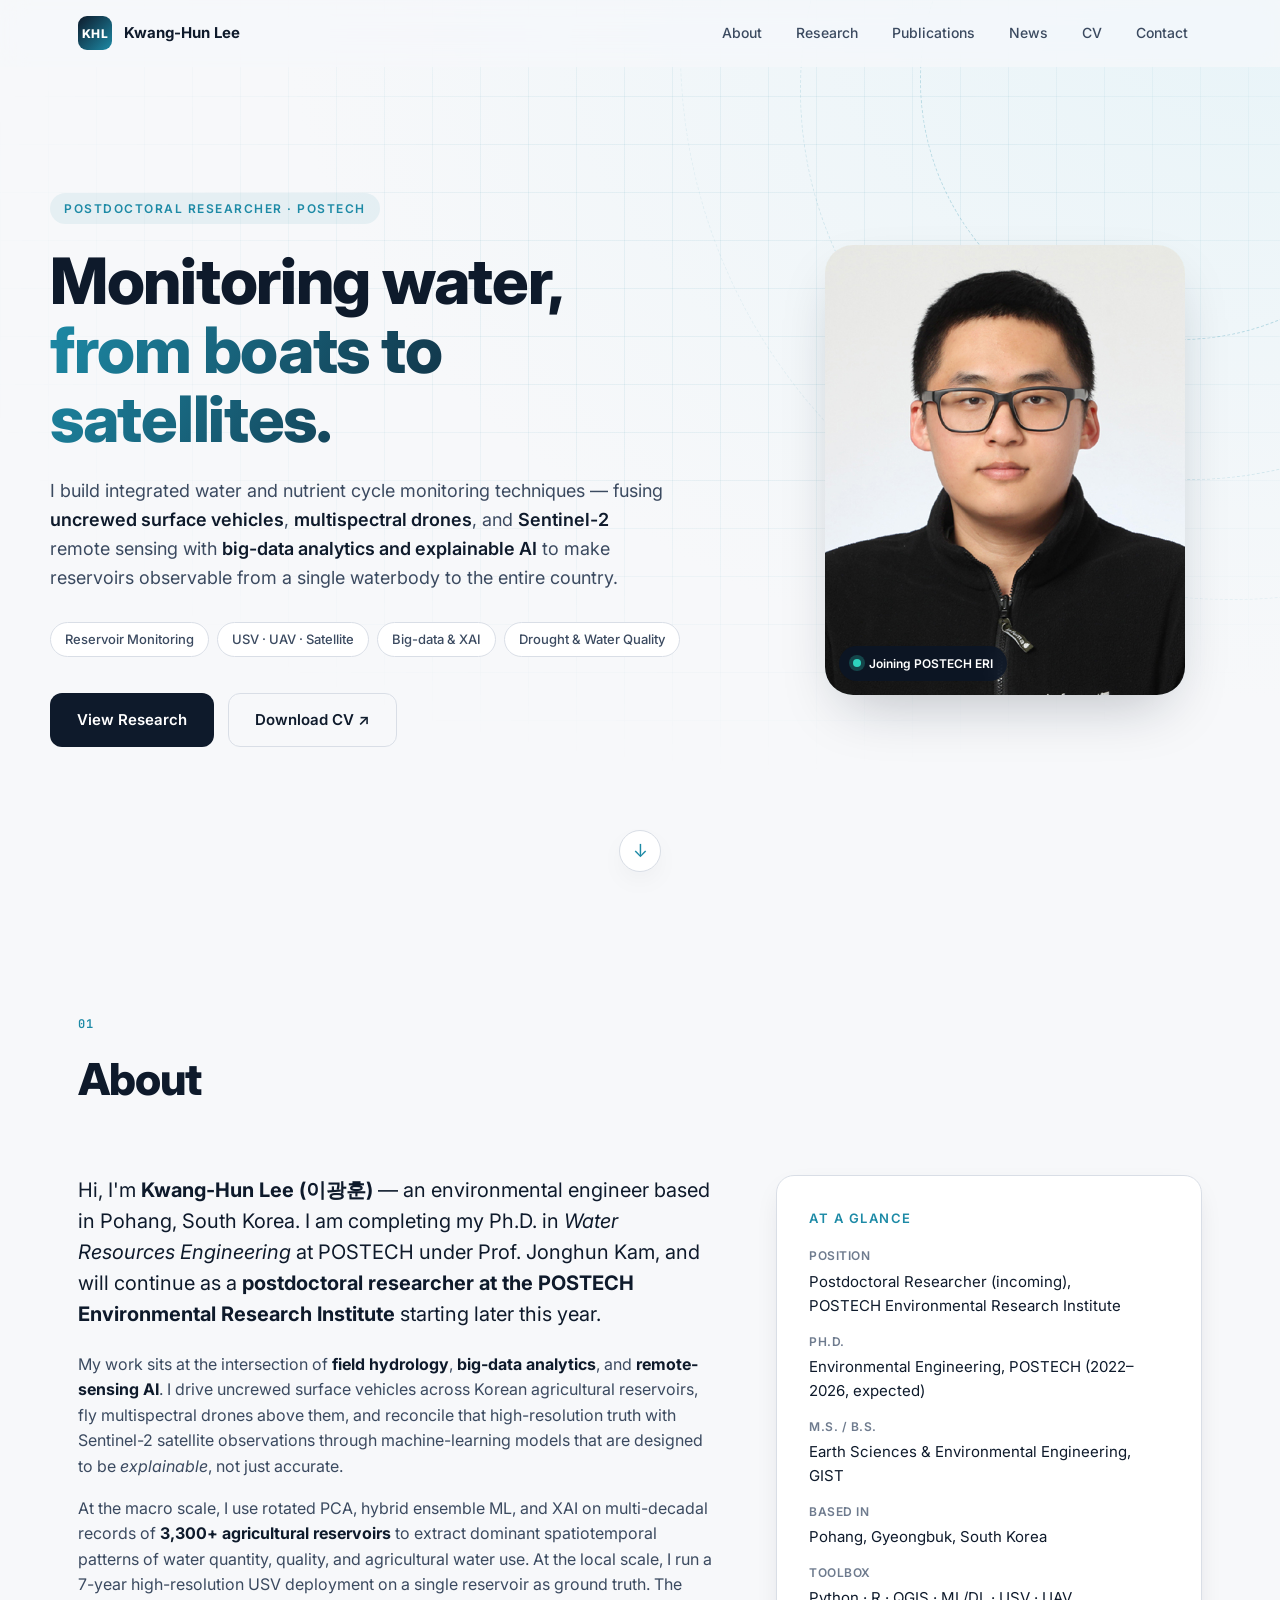
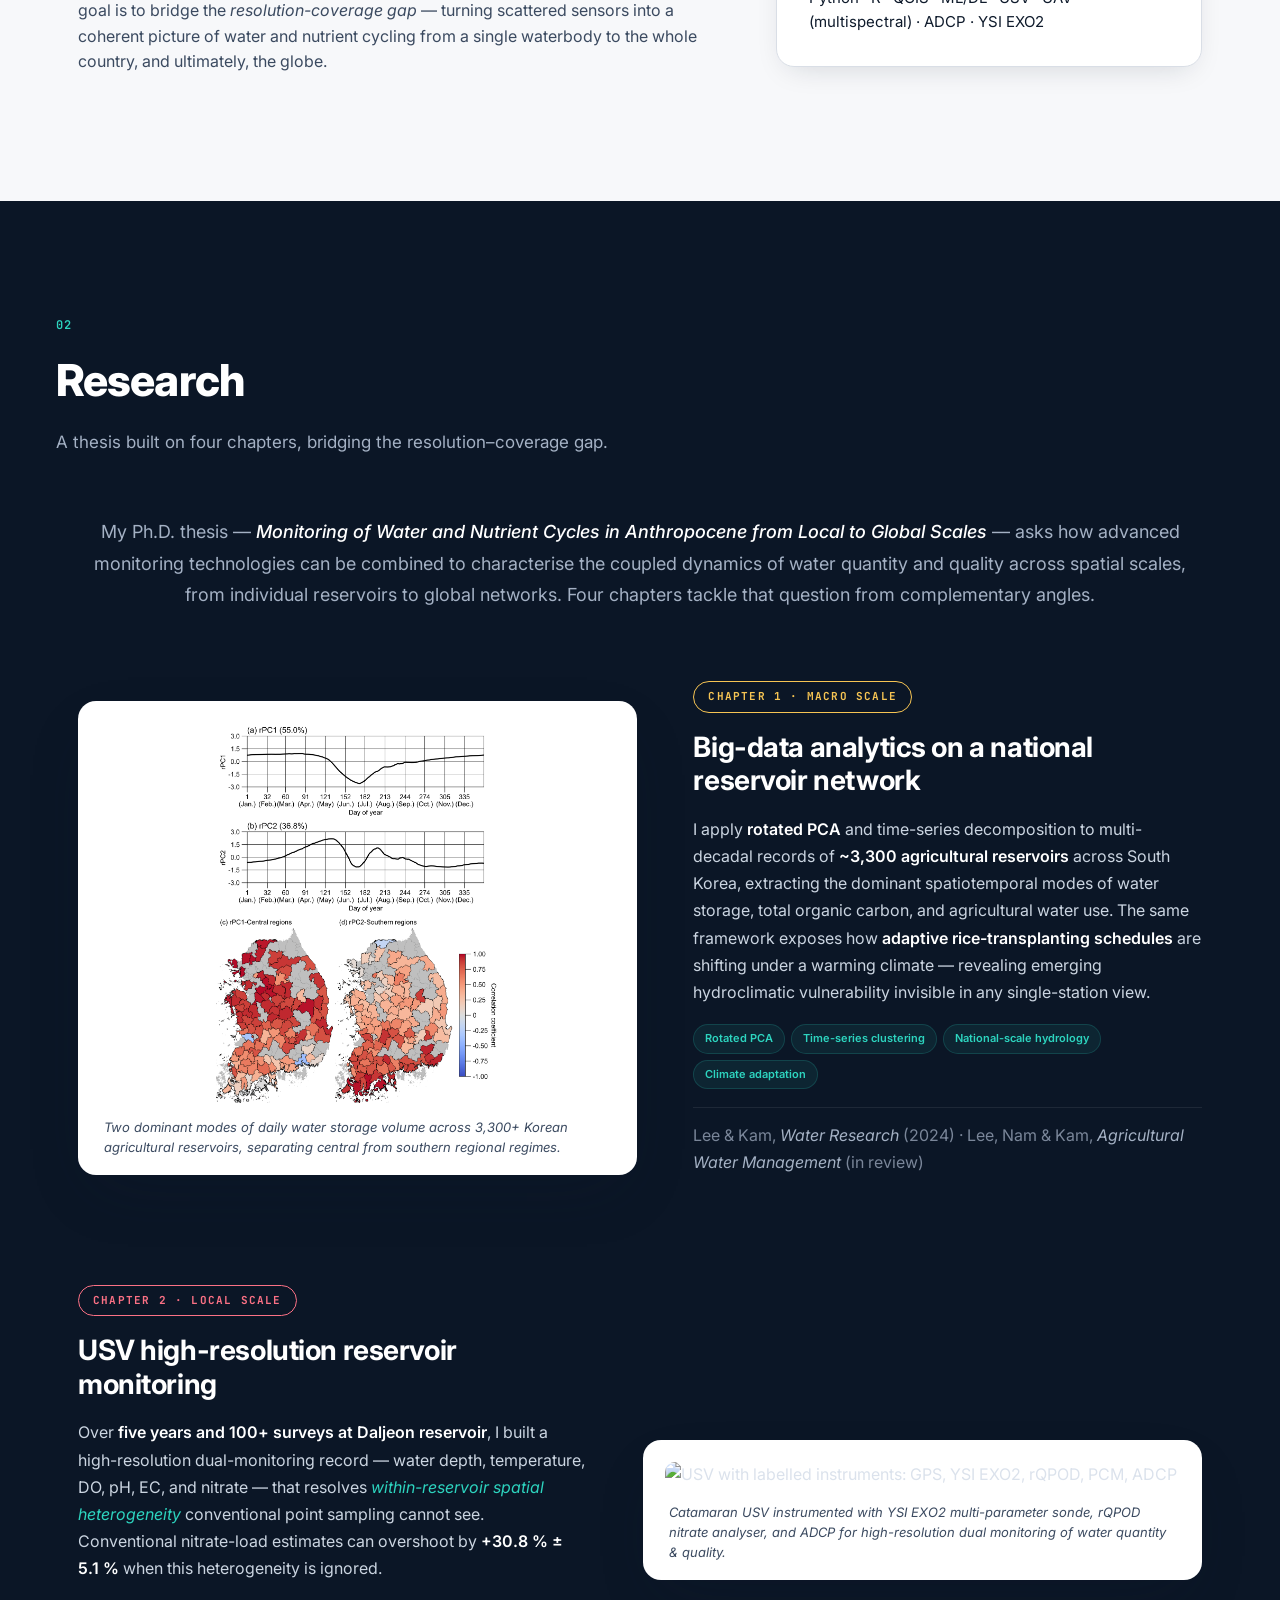
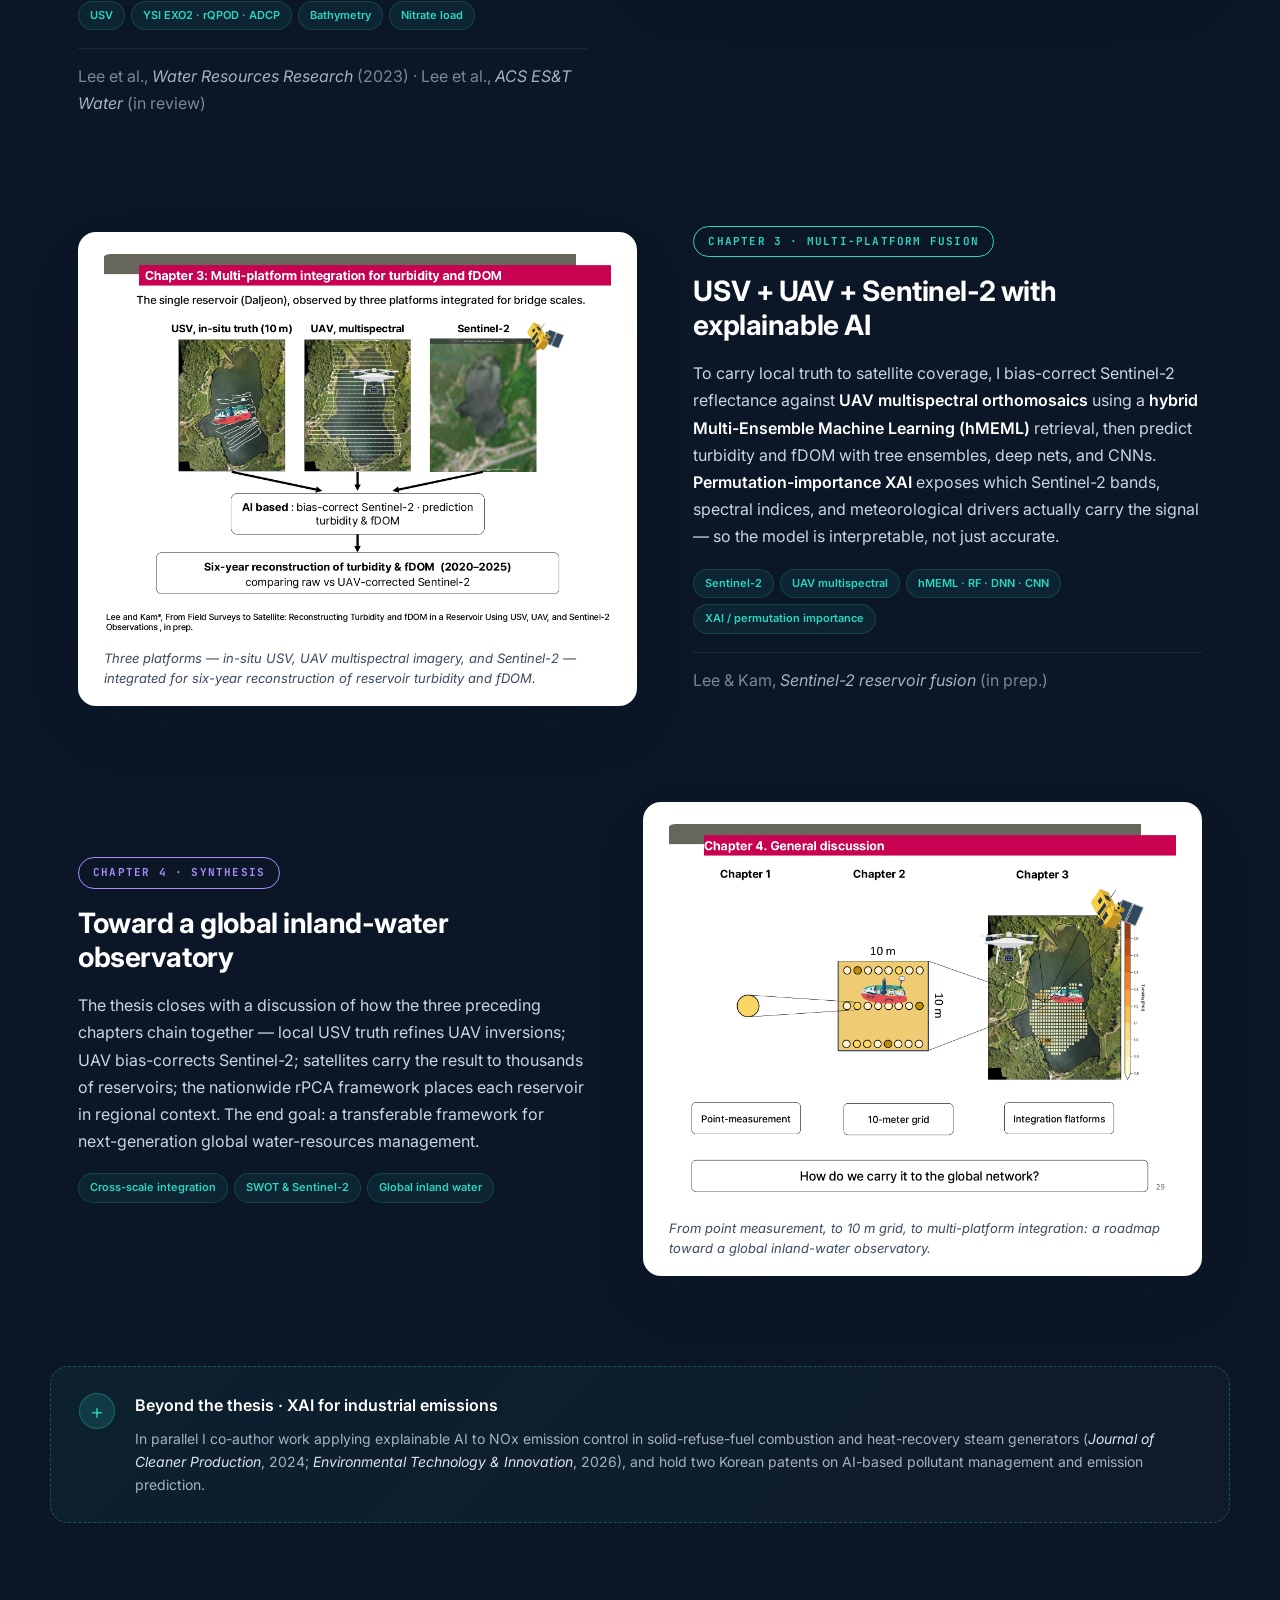
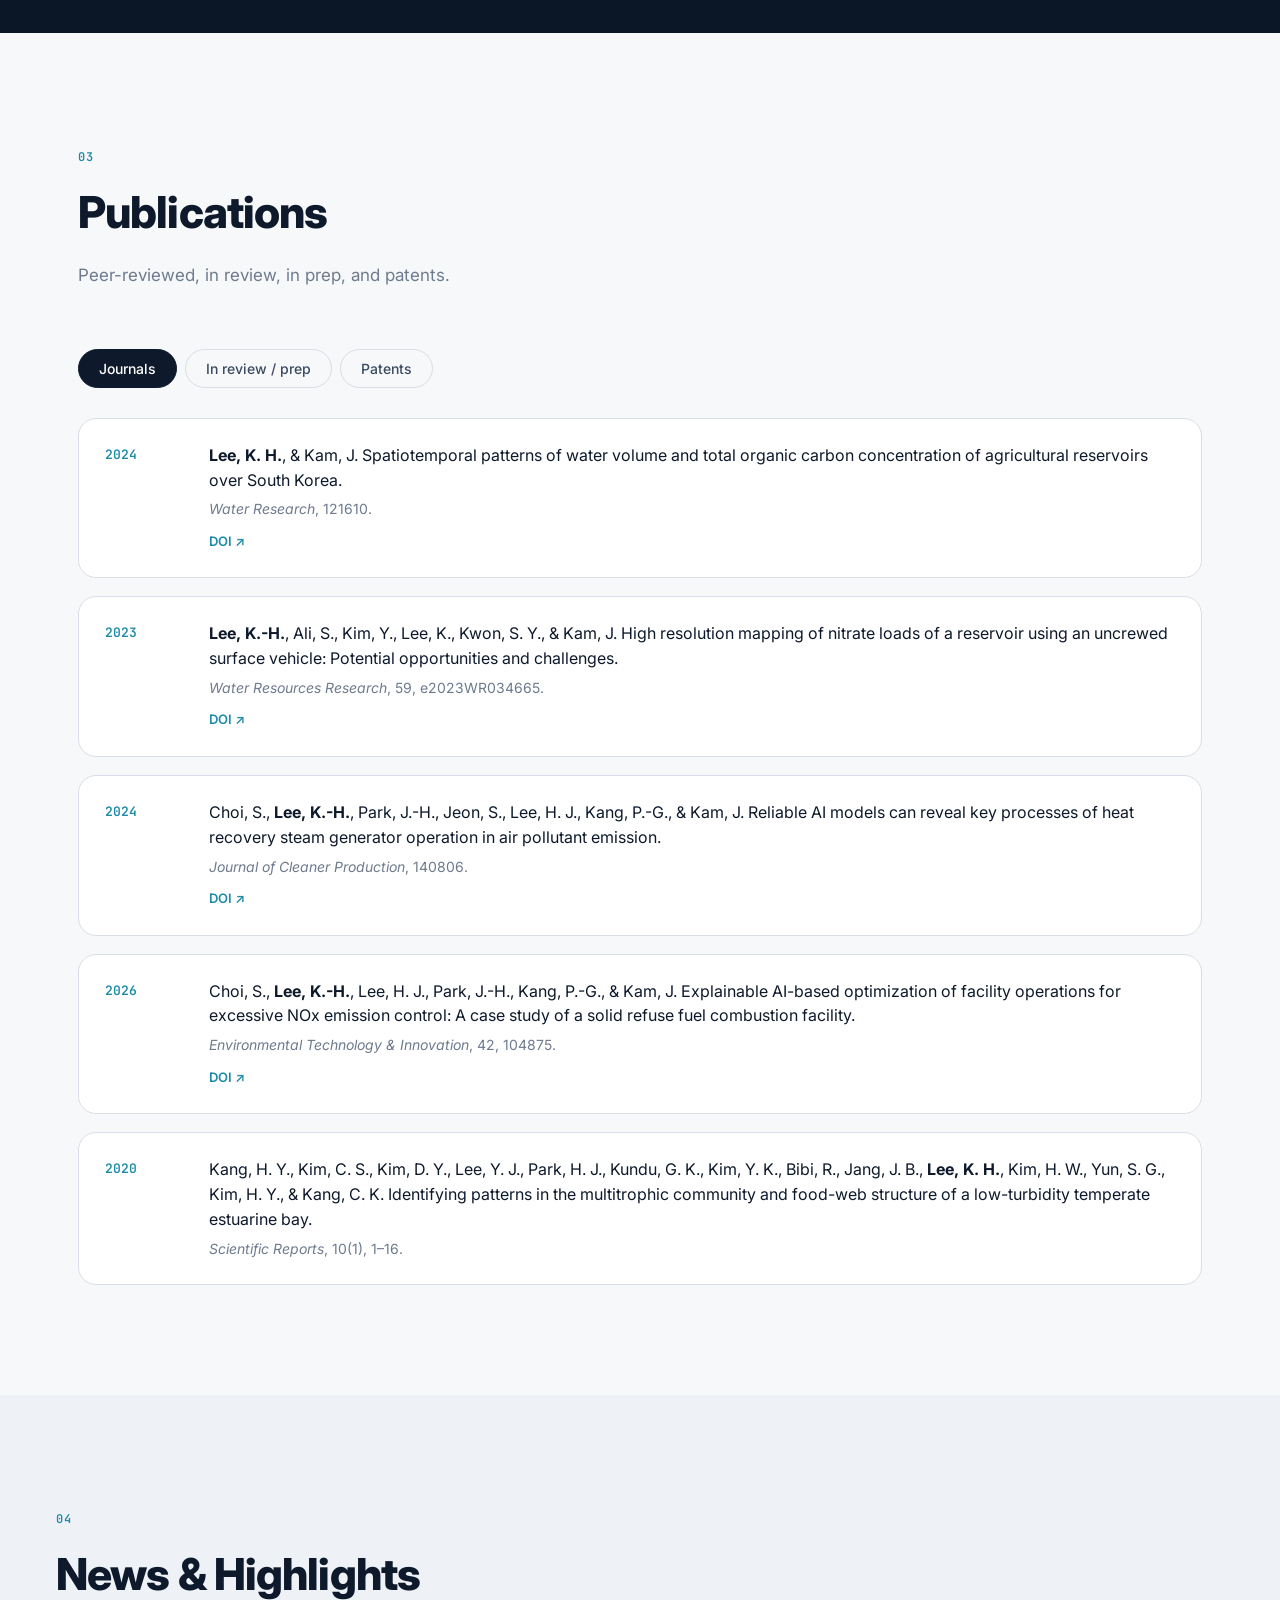
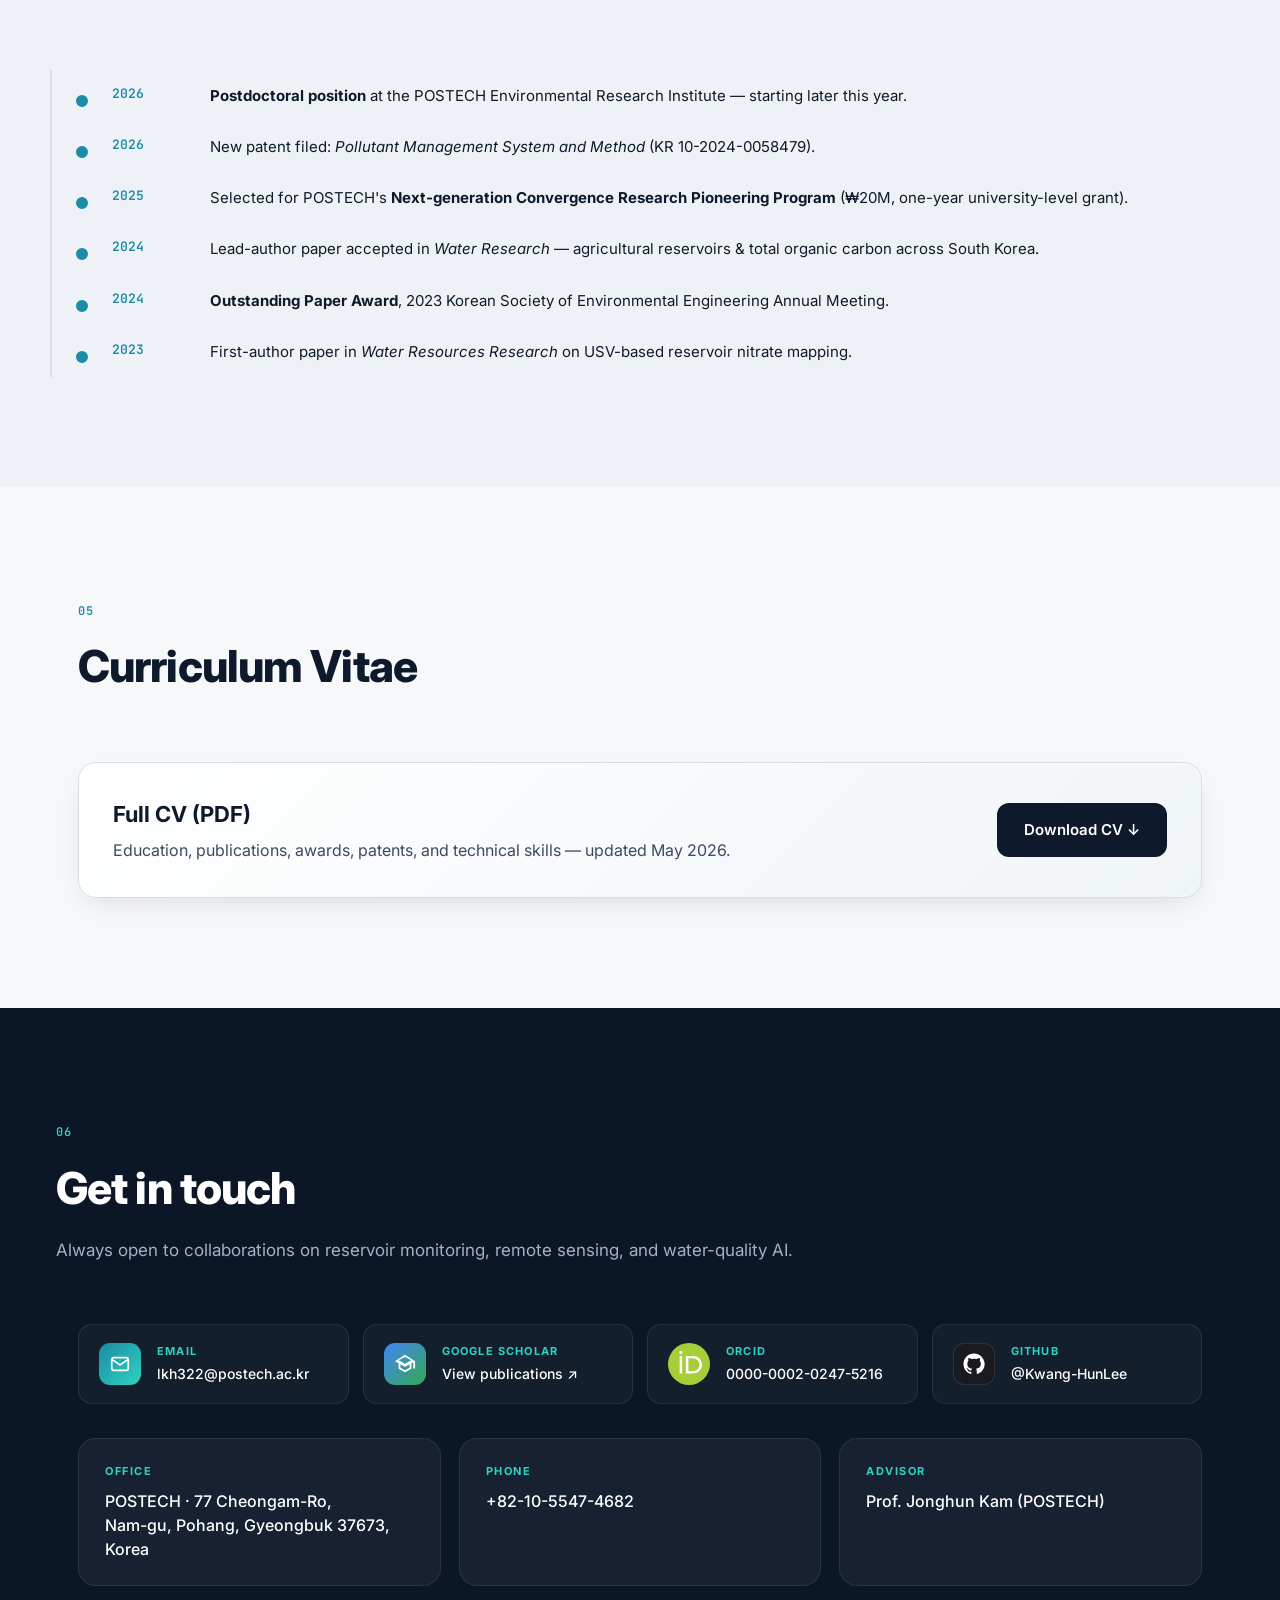
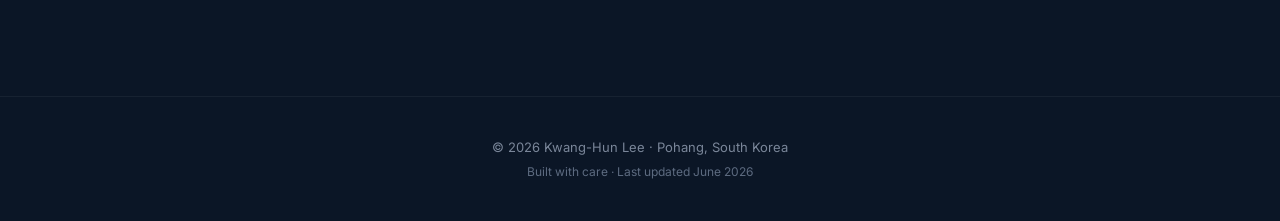
==== index.html @ bbd8541e "Add Google Scholar, ORCID, and GitHub profile links Restructured contact section with prominent prof" ====
<!DOCTYPE html>
<html lang="en">
<head>
<meta charset="UTF-8" />
<meta name="viewport" content="width=device-width, initial-scale=1.0" />
<title>Kwang-Hun Lee · Water Resources Engineer</title>
<meta name="description" content="Kwang-Hun Lee — Postdoctoral researcher at POSTECH Environmental Engineering. Reservoir monitoring, USV/UAV/Sentinel-2 remote sensing, and explainable AI for water resources." />
<link rel="preconnect" href="https://fonts.googleapis.com" />
<link rel="preconnect" href="https://fonts.gstatic.com" crossorigin />
<link href="https://fonts.googleapis.com/css2?family=Inter:wght@300;400;500;600;700;800&family=JetBrains+Mono:wght@400;600&display=swap" rel="stylesheet" />
<link rel="stylesheet" href="style.css" />
</head>
<body>

<header class="nav" id="nav">
  <div class="nav-inner">
    <a href="#top" class="brand">
      <span class="brand-mark">KHL</span>
      <span class="brand-name">Kwang-Hun Lee</span>
    </a>
    <nav class="nav-links">
      <a href="#about">About</a>
      <a href="#research">Research</a>
      <a href="#publications">Publications</a>
      <a href="#news">News</a>
      <a href="#cv">CV</a>
      <a href="#contact">Contact</a>
    </nav>
    <button class="nav-toggle" aria-label="Open menu" id="navToggle">
      <span></span><span></span><span></span>
    </button>
  </div>
</header>

<!-- ============== HERO ============== -->
<section class="hero" id="top">
  <div class="hero-bg">
    <div class="grid-overlay"></div>
    <div class="orbit orbit-1"></div>
    <div class="orbit orbit-2"></div>
    <div class="orbit orbit-3"></div>
  </div>
  <div class="hero-inner">
    <div class="hero-text">
      <p class="eyebrow">Postdoctoral Researcher · POSTECH</p>
      <h1 class="hero-title">
        <span>Monitoring water,</span>
        <span class="accent">from boats to satellites.</span>
      </h1>
      <p class="hero-sub">
        I build integrated water and nutrient cycle monitoring techniques —
        fusing <strong>uncrewed surface vehicles</strong>,
        <strong>multispectral drones</strong>, and <strong>Sentinel-2</strong> remote sensing
        with <strong>big-data analytics and explainable AI</strong> to make reservoirs
        observable from a single waterbody to the entire country.
      </p>
      <div class="hero-tags">
        <span>Reservoir Monitoring</span>
        <span>USV · UAV · Satellite</span>
        <span>Big-data &amp; XAI</span>
        <span>Drought &amp; Water Quality</span>
      </div>
      <div class="hero-cta">
        <a href="#research" class="btn btn-primary">View Research</a>
        <a href="files/CV_Kwang-Hun_Lee.pdf" target="_blank" class="btn btn-ghost">Download CV ↗</a>
      </div>
    </div>
    <div class="hero-portrait">
      <div class="portrait-frame">
        <img src="images/portrait.jpg" alt="Kwang-Hun Lee" />
        <div class="portrait-badge">
          <span class="dot"></span>
          <span>Joining POSTECH ERI</span>
        </div>
      </div>
    </div>
  </div>
  <a class="hero-scroll" href="#about" aria-label="Scroll down">↓</a>
</section>

<!-- ============== ABOUT ============== -->
<section class="section" id="about">
  <div class="section-head">
    <span class="section-num">01</span>
    <h2>About</h2>
  </div>
  <div class="about-grid">
    <div class="about-text">
      <p class="lead">
        Hi, I'm <strong>Kwang-Hun Lee (이광훈)</strong> — an environmental engineer
        based in Pohang, South Korea. I am completing my Ph.D. in
        <em>Water Resources Engineering</em> at POSTECH under
        Prof. Jonghun Kam, and will continue as a <strong>postdoctoral researcher
        at the POSTECH Environmental Research Institute</strong> starting later this year.
      </p>
      <p>
        My work sits at the intersection of <strong>field hydrology</strong>,
        <strong>big-data analytics</strong>, and <strong>remote-sensing AI</strong>.
        I drive uncrewed surface vehicles across Korean agricultural reservoirs,
        fly multispectral drones above them, and reconcile that high-resolution
        truth with Sentinel-2 satellite observations through machine-learning
        models that are designed to be <em>explainable</em>, not just accurate.
      </p>
      <p>
        At the macro scale, I use rotated PCA, hybrid ensemble ML, and XAI
        on multi-decadal records of <strong>3,300+ agricultural reservoirs</strong> to
        extract dominant spatiotemporal patterns of water quantity, quality,
        and agricultural water use. At the local scale, I run a 7-year
        high-resolution USV deployment on a single reservoir as ground truth.
        The goal is to bridge the <em>resolution-coverage gap</em> — turning
        scattered sensors into a coherent picture of water and nutrient cycling
        from a single waterbody to the whole country, and ultimately, the globe.
      </p>
    </div>
    <aside class="about-card">
      <h3>At a glance</h3>
      <dl>
        <dt>Position</dt>
        <dd>Postdoctoral Researcher (incoming),<br/>POSTECH Environmental Research Institute</dd>
        <dt>Ph.D.</dt>
        <dd>Environmental Engineering, POSTECH (2022–2026, expected)</dd>
        <dt>M.S. / B.S.</dt>
        <dd>Earth Sciences &amp; Environmental Engineering, GIST</dd>
        <dt>Based in</dt>
        <dd>Pohang, Gyeongbuk, South Korea</dd>
        <dt>Toolbox</dt>
        <dd>Python · R · QGIS · ML/DL · USV · UAV (multispectral) · ADCP · YSI EXO2</dd>
      </dl>
    </aside>
  </div>
</section>

<!-- ============== RESEARCH ============== -->
<section class="section section-dark" id="research">
  <div class="section-head">
    <span class="section-num">02</span>
    <h2>Research</h2>
    <p class="section-tag">A thesis built on four chapters, bridging the resolution–coverage gap.</p>
  </div>

  <div class="research-spine">
    <p>
      My Ph.D. thesis &mdash;
      <em>Monitoring of Water and Nutrient Cycles in Anthropocene from Local to Global Scales</em>
      &mdash; asks how advanced monitoring technologies can be combined to
      characterise the coupled dynamics of water quantity and quality across spatial scales,
      from individual reservoirs to global networks.
      Four chapters tackle that question from complementary angles.
    </p>
  </div>

  <!-- Chapter 1 -->
  <article class="chapter-row">
    <div class="chapter-media">
      <img src="images/fig_rpca_korea_water.png" alt="Rotated PCA modes of daily water storage across Korean reservoirs" />
      <p class="chapter-caption">Two dominant modes of daily water storage volume across 3,300+ Korean agricultural reservoirs, separating central from southern regional regimes.</p>
    </div>
    <div class="chapter-body">
      <div class="chapter-tag chapter-tag-1">Chapter 1 · Macro scale</div>
      <h3>Big-data analytics on a national reservoir network</h3>
      <p>
        I apply <strong>rotated PCA</strong> and time-series decomposition to multi-decadal
        records of <strong>~3,300 agricultural reservoirs</strong> across South Korea, extracting
        the dominant spatiotemporal modes of water storage, total organic carbon,
        and agricultural water use. The same framework exposes how
        <strong>adaptive rice-transplanting schedules</strong> are shifting under a warming
        climate &mdash; revealing emerging hydroclimatic vulnerability invisible
        in any single-station view.
      </p>
      <ul class="tag-list">
        <li>Rotated PCA</li><li>Time-series clustering</li>
        <li>National-scale hydrology</li><li>Climate adaptation</li>
      </ul>
      <p class="chapter-cite">
        Lee &amp; Kam, <em>Water Research</em> (2024) ·
        Lee, Nam &amp; Kam, <em>Agricultural Water Management</em> (in review)
      </p>
    </div>
  </article>

  <!-- Chapter 2 -->
  <article class="chapter-row reverse">
    <div class="chapter-media">
      <img src="images/fig_usv_sensors.png" alt="USV with labelled instruments: GPS, YSI EXO2, rQPOD, PCM, ADCP" />
      <p class="chapter-caption">Catamaran USV instrumented with YSI EXO2 multi-parameter sonde, rQPOD nitrate analyser, and ADCP for high-resolution dual monitoring of water quantity &amp; quality.</p>
    </div>
    <div class="chapter-body">
      <div class="chapter-tag chapter-tag-2">Chapter 2 · Local scale</div>
      <h3>USV high-resolution reservoir monitoring</h3>
      <p>
        Over <strong>five years and 100+ surveys at Daljeon reservoir</strong>,
        I built a high-resolution dual-monitoring record &mdash; water depth, temperature,
        DO, pH, EC, and nitrate &mdash; that resolves <em>within-reservoir spatial
        heterogeneity</em> conventional point sampling cannot see.
        Conventional nitrate-load estimates can overshoot by
        <strong>+30.8 % ± 5.1 %</strong> when this heterogeneity is ignored.
      </p>
      <ul class="tag-list">
        <li>USV</li><li>YSI EXO2 · rQPOD · ADCP</li>
        <li>Bathymetry</li><li>Nitrate load</li>
      </ul>
      <p class="chapter-cite">
        Lee et al., <em>Water Resources Research</em> (2023) ·
        Lee et al., <em>ACS ES&amp;T Water</em> (in review)
      </p>
    </div>
  </article>

  <!-- Chapter 3 -->
  <article class="chapter-row">
    <div class="chapter-media">
      <img src="images/fig_multiplatform_intro.png" alt="USV in-situ truth, UAV multispectral, and Sentinel-2 over Daljeon reservoir" />
      <p class="chapter-caption">Three platforms &mdash; in-situ USV, UAV multispectral imagery, and Sentinel-2 &mdash; integrated for six-year reconstruction of reservoir turbidity and fDOM.</p>
    </div>
    <div class="chapter-body">
      <div class="chapter-tag chapter-tag-3">Chapter 3 · Multi-platform fusion</div>
      <h3>USV + UAV + Sentinel-2 with explainable AI</h3>
      <p>
        To carry local truth to satellite coverage, I bias-correct Sentinel-2
        reflectance against <strong>UAV multispectral orthomosaics</strong> using a
        <strong>hybrid Multi-Ensemble Machine Learning (hMEML)</strong> retrieval,
        then predict turbidity and fDOM with tree ensembles, deep nets, and CNNs.
        <strong>Permutation-importance XAI</strong> exposes which Sentinel-2 bands,
        spectral indices, and meteorological drivers actually carry the signal &mdash;
        so the model is interpretable, not just accurate.
      </p>
      <ul class="tag-list">
        <li>Sentinel-2</li><li>UAV multispectral</li>
        <li>hMEML · RF · DNN · CNN</li><li>XAI / permutation importance</li>
      </ul>
      <p class="chapter-cite">
        Lee &amp; Kam, <em>Sentinel-2 reservoir fusion</em> (in prep.)
      </p>
    </div>
  </article>

  <!-- Chapter 4 -->
  <article class="chapter-row reverse">
    <div class="chapter-media">
      <img src="images/fig_scale_integration.png" alt="Scale integration diagram: point measurement, 10-meter grid, integration platforms" />
      <p class="chapter-caption">From point measurement, to 10&nbsp;m grid, to multi-platform integration: a roadmap toward a global inland-water observatory.</p>
    </div>
    <div class="chapter-body">
      <div class="chapter-tag chapter-tag-4">Chapter 4 · Synthesis</div>
      <h3>Toward a global inland-water observatory</h3>
      <p>
        The thesis closes with a discussion of how the three preceding chapters
        chain together &mdash; local USV truth refines UAV inversions; UAV bias-corrects
        Sentinel-2; satellites carry the result to thousands of reservoirs; the
        nationwide rPCA framework places each reservoir in regional context.
        The end goal: a transferable framework for next-generation
        global water-resources management.
      </p>
      <ul class="tag-list">
        <li>Cross-scale integration</li><li>SWOT &amp; Sentinel-2</li>
        <li>Global inland water</li>
      </ul>
    </div>
  </article>

  <!-- Beyond-thesis: industrial XAI -->
  <div class="side-thread">
    <div class="side-thread-mark">+</div>
    <div>
      <h4>Beyond the thesis · XAI for industrial emissions</h4>
      <p>
        In parallel I co-author work applying explainable AI to NOx emission control
        in solid-refuse-fuel combustion and heat-recovery steam generators
        (<em>Journal of Cleaner Production</em>, 2024;
        <em>Environmental Technology &amp; Innovation</em>, 2026), and hold
        two Korean patents on AI-based pollutant management and emission prediction.
      </p>
    </div>
  </div>
</section>

<!-- ============== PUBLICATIONS ============== -->
<section class="section" id="publications">
  <div class="section-head">
    <span class="section-num">03</span>
    <h2>Publications</h2>
    <p class="section-tag">Peer-reviewed, in review, in prep, and patents.</p>
  </div>

  <div class="pub-tabs" role="tablist">
    <button class="pub-tab active" data-tab="journal">Journals</button>
    <button class="pub-tab" data-tab="review">In review / prep</button>
    <button class="pub-tab" data-tab="patent">Patents</button>
  </div>

  <ol class="pub-list" id="pub-journal">
    <li>
      <span class="pub-year">2024</span>
      <div class="pub-body">
        <p class="pub-title"><strong>Lee, K. H.</strong>, &amp; Kam, J.
          Spatiotemporal patterns of water volume and total organic carbon
          concentration of agricultural reservoirs over South Korea.</p>
        <p class="pub-venue"><em>Water Research</em>, 121610.</p>
        <a class="pub-link" href="https://doi.org/10.1016/j.watres.2024.121610" target="_blank" rel="noopener">DOI ↗</a>
      </div>
    </li>
    <li>
      <span class="pub-year">2023</span>
      <div class="pub-body">
        <p class="pub-title"><strong>Lee, K.-H.</strong>, Ali, S., Kim, Y., Lee, K., Kwon, S. Y., &amp; Kam, J.
          High resolution mapping of nitrate loads of a reservoir using an uncrewed surface vehicle:
          Potential opportunities and challenges.</p>
        <p class="pub-venue"><em>Water Resources Research</em>, 59, e2023WR034665.</p>
        <a class="pub-link" href="https://doi.org/10.1029/2023WR034665" target="_blank" rel="noopener">DOI ↗</a>
      </div>
    </li>
    <li>
      <span class="pub-year">2024</span>
      <div class="pub-body">
        <p class="pub-title">Choi, S., <strong>Lee, K.-H.</strong>, Park, J.-H., Jeon, S., Lee, H. J., Kang, P.-G., &amp; Kam, J.
          Reliable AI models can reveal key processes of heat recovery steam generator operation in air pollutant emission.</p>
        <p class="pub-venue"><em>Journal of Cleaner Production</em>, 140806.</p>
        <a class="pub-link" href="https://doi.org/10.1016/j.jclepro.2024.140806" target="_blank" rel="noopener">DOI ↗</a>
      </div>
    </li>
    <li>
      <span class="pub-year">2026</span>
      <div class="pub-body">
        <p class="pub-title">Choi, S., <strong>Lee, K.-H.</strong>, Lee, H. J., Park, J.-H., Kang, P.-G., &amp; Kam, J.
          Explainable AI-based optimization of facility operations for excessive NOx emission control:
          A case study of a solid refuse fuel combustion facility.</p>
        <p class="pub-venue"><em>Environmental Technology &amp; Innovation</em>, 42, 104875.</p>
        <a class="pub-link" href="https://doi.org/10.1016/j.eti.2026.104875" target="_blank" rel="noopener">DOI ↗</a>
      </div>
    </li>
    <li>
      <span class="pub-year">2020</span>
      <div class="pub-body">
        <p class="pub-title">Kang, H. Y., Kim, C. S., Kim, D. Y., Lee, Y. J., Park, H. J., Kundu, G. K.,
          Kim, Y. K., Bibi, R., Jang, J. B., <strong>Lee, K. H.</strong>, Kim, H. W., Yun, S. G., Kim, H. Y., &amp; Kang, C. K.
          Identifying patterns in the multitrophic community and food-web structure of a low-turbidity temperate estuarine bay.</p>
        <p class="pub-venue"><em>Scientific Reports</em>, 10(1), 1–16.</p>
      </div>
    </li>
  </ol>

  <ol class="pub-list hidden" id="pub-review">
    <li>
      <span class="pub-year">In&nbsp;review</span>
      <div class="pub-body">
        <p class="pub-title"><strong>Lee, K. H.</strong>, Nam, W.-H., &amp; Kam, J.
          Adaptive rice transplanting schedules and reservoir use reveal emerging climate vulnerability in South Korea.</p>
        <p class="pub-venue"><em>Agricultural Water Management</em>.</p>
      </div>
    </li>
    <li>
      <span class="pub-year">In&nbsp;review</span>
      <div class="pub-body">
        <p class="pub-title"><strong>Lee, K. H.</strong>, Han, S., Oh, H., &amp; Kam, J.
          High-resolution reservoir monitoring using uncrewed surface vehicles:
          Spatiotemporal dynamics of nitrate loads and drought impacts.</p>
        <p class="pub-venue"><em>ACS ES&amp;T Water</em>.</p>
      </div>
    </li>
    <li>
      <span class="pub-year">In&nbsp;prep</span>
      <div class="pub-body">
        <p class="pub-title"><strong>Lee, K. H.</strong> &amp; Kam, J. — Sentinel-2 / USV / UAV integrated reservoir turbidity monitoring.</p>
      </div>
    </li>
  </ol>

  <ol class="pub-list hidden" id="pub-patent">
    <li>
      <span class="pub-year">2026</span>
      <div class="pub-body">
        <p class="pub-title">Pollutant Management System and Method (오염물질 관리 시스템 및 방법).</p>
        <p class="pub-venue">Republic of Korea, Patent Application No. 10-2024-0058479.</p>
      </div>
    </li>
    <li>
      <span class="pub-year">2023</span>
      <div class="pub-body">
        <p class="pub-title">Pollutant Emission Concentration Prediction System and Method
          (오염물질 배출 수준 산정 시스템 및 방법).</p>
        <p class="pub-venue">Republic of Korea, Patent Application No. 10-2023-0021417.</p>
      </div>
    </li>
  </ol>
</section>

<!-- ============== NEWS ============== -->
<section class="section section-soft" id="news">
  <div class="section-head">
    <span class="section-num">04</span>
    <h2>News &amp; Highlights</h2>
  </div>
  <ul class="news-list">
    <li>
      <span class="news-date">2026</span>
      <p><strong>Postdoctoral position</strong> at the POSTECH Environmental Research Institute — starting later this year.</p>
    </li>
    <li>
      <span class="news-date">2026</span>
      <p>New patent filed: <em>Pollutant Management System and Method</em> (KR 10-2024-0058479).</p>
    </li>
    <li>
      <span class="news-date">2025</span>
      <p>Selected for POSTECH's <strong>Next-generation Convergence Research Pioneering Program</strong> (₩20M, one-year university-level grant).</p>
    </li>
    <li>
      <span class="news-date">2024</span>
      <p>Lead-author paper accepted in <em>Water Research</em> — agricultural reservoirs &amp; total organic carbon across South Korea.</p>
    </li>
    <li>
      <span class="news-date">2024</span>
      <p><strong>Outstanding Paper Award</strong>, 2023 Korean Society of Environmental Engineering Annual Meeting.</p>
    </li>
    <li>
      <span class="news-date">2023</span>
      <p>First-author paper in <em>Water Resources Research</em> on USV-based reservoir nitrate mapping.</p>
    </li>
  </ul>
</section>

<!-- ============== CV ============== -->
<section class="section" id="cv">
  <div class="section-head">
    <span class="section-num">05</span>
    <h2>Curriculum Vitae</h2>
  </div>
  <div class="cv-card">
    <div>
      <h3>Full CV (PDF)</h3>
      <p>Education, publications, awards, patents, and technical skills — updated May 2026.</p>
    </div>
    <a href="files/CV_Kwang-Hun_Lee.pdf" target="_blank" class="btn btn-primary">Download CV ↓</a>
  </div>
</section>

<!-- ============== CONTACT ============== -->
<section class="section section-dark" id="contact">
  <div class="section-head">
    <span class="section-num">06</span>
    <h2>Get in touch</h2>
    <p class="section-tag">Always open to collaborations on reservoir monitoring, remote sensing, and water-quality AI.</p>
  </div>

  <div class="profile-links">
    <a href="mailto:lkh322@postech.ac.kr" class="profile-link" aria-label="Email">
      <span class="profile-icon profile-icon-email" aria-hidden="true">
        <svg viewBox="0 0 24 24" fill="none" stroke="currentColor" stroke-width="1.8" stroke-linecap="round" stroke-linejoin="round"><rect x="3" y="5" width="18" height="14" rx="2"/><path d="M3 7l9 6 9-6"/></svg>
      </span>
      <span class="profile-text">
        <span class="profile-label">Email</span>
        <span class="profile-value">lkh322@postech.ac.kr</span>
      </span>
    </a>

    <a href="https://scholar.google.com/citations?user=CQVcKrEAAAAJ" class="profile-link" target="_blank" rel="noopener" aria-label="Google Scholar">
      <span class="profile-icon profile-icon-scholar" aria-hidden="true">
        <svg viewBox="0 0 24 24" fill="currentColor"><path d="M12 2L1 9l4 2.18v6L12 21l7-3.82v-6l2-1.09V17h2V9L12 2zm6.82 6L12 11.72 5.18 8 12 4.28 18.82 8zM17 15.99l-5 2.73-5-2.73v-3.72L12 15l5-2.73v3.72z"/></svg>
      </span>
      <span class="profile-text">
        <span class="profile-label">Google Scholar</span>
        <span class="profile-value">View publications ↗</span>
      </span>
    </a>

    <a href="https://orcid.org/0000-0002-0247-5216" class="profile-link" target="_blank" rel="noopener" aria-label="ORCID">
      <span class="profile-icon profile-icon-orcid" aria-hidden="true">
        <svg viewBox="0 0 256 256" xmlns="http://www.w3.org/2000/svg"><circle cx="128" cy="128" r="128" fill="#A6CE39"/><path fill="#FFF" d="M86.3 186.2H70.9V79.1h15.4v107.1zm22.6-107.1h41.6c39.6 0 57 28.3 57 53.6 0 27.5-21.5 53.6-56.8 53.6h-41.8V79.1zm15.4 93.3h24.5c34.9 0 42.9-26.5 42.9-39.7 0-21.5-13.7-39.7-43.7-39.7h-23.7v79.4zM88.7 56.8c0 5.5-4.5 10.1-10.1 10.1-5.6 0-10.1-4.6-10.1-10.1 0-5.6 4.5-10.1 10.1-10.1 5.6 0 10.1 4.6 10.1 10.1z"/></svg>
      </span>
      <span class="profile-text">
        <span class="profile-label">ORCID</span>
        <span class="profile-value">0000-0002-0247-5216</span>
      </span>
    </a>

    <a href="https://github.com/Kwang-HunLee" class="profile-link" target="_blank" rel="noopener" aria-label="GitHub">
      <span class="profile-icon profile-icon-github" aria-hidden="true">
        <svg viewBox="0 0 24 24" fill="currentColor"><path d="M12 .5C5.65.5.5 5.65.5 12c0 5.08 3.29 9.39 7.86 10.91.58.1.79-.25.79-.56v-2c-3.2.7-3.87-1.37-3.87-1.37-.52-1.34-1.28-1.69-1.28-1.69-1.05-.72.08-.7.08-.7 1.16.08 1.77 1.19 1.77 1.19 1.03 1.77 2.7 1.26 3.36.96.1-.75.4-1.26.73-1.55-2.55-.29-5.24-1.28-5.24-5.69 0-1.26.45-2.29 1.19-3.1-.12-.29-.52-1.46.11-3.04 0 0 .97-.31 3.18 1.18a11 11 0 0 1 5.79 0c2.21-1.49 3.18-1.18 3.18-1.18.63 1.58.24 2.75.12 3.04.74.81 1.18 1.84 1.18 3.1 0 4.42-2.69 5.4-5.25 5.68.41.35.78 1.05.78 2.12v3.14c0 .31.21.67.79.56 4.57-1.52 7.86-5.83 7.86-10.91C23.5 5.65 18.35.5 12 .5z"/></svg>
      </span>
      <span class="profile-text">
        <span class="profile-label">GitHub</span>
        <span class="profile-value">@Kwang-HunLee</span>
      </span>
    </a>
  </div>

  <div class="contact-grid">
    <div class="contact-card">
      <span class="contact-label">Office</span>
      <span class="contact-value">POSTECH · 77 Cheongam-Ro,<br/>Nam-gu, Pohang, Gyeongbuk 37673, Korea</span>
    </div>
    <div class="contact-card">
      <span class="contact-label">Phone</span>
      <span class="contact-value">+82-10-5547-4682</span>
    </div>
    <div class="contact-card">
      <span class="contact-label">Advisor</span>
      <span class="contact-value">Prof. Jonghun Kam (POSTECH)</span>
    </div>
  </div>
</section>

<footer class="footer">
  <div>
    <p>© <span id="year"></span> Kwang-Hun Lee · Pohang, South Korea</p>
    <p class="footer-sub">Built with care · Last updated June 2026</p>
  </div>
</footer>

<script src="script.js"></script>
</body>
</html>
---- style.css ----
/* =============================================================
   Kwang-Hun Lee — personal website
   Palette: deep ocean + soft sand + accent teal
============================================================= */
:root{
  --bg:          #f7f8fa;
  --bg-soft:     #eef2f6;
  --ink:         #0e1a2b;
  --ink-soft:    #3b4a60;
  --muted:       #6e7b8e;
  --line:        #d9dee6;
  --card:        #ffffff;
  --dark:        #0b1626;
  --dark-2:      #122036;
  --accent:      #1d8aa6;        /* teal */
  --accent-2:    #2dd4bf;        /* mint */
  --warn:        #f5a623;
  --max:         1180px;
  --radius:      18px;
  --radius-sm:   10px;
  --shadow:      0 10px 30px -12px rgba(14,26,43,.18);
  --shadow-lg:   0 24px 60px -20px rgba(14,26,43,.28);
  --t:           cubic-bezier(.2,.7,.2,1);
}

*{ box-sizing:border-box; }
html{ scroll-behavior:smooth; }
body{
  margin:0;
  font-family:'Inter', -apple-system, BlinkMacSystemFont, 'Segoe UI', sans-serif;
  background:var(--bg);
  color:var(--ink);
  line-height:1.6;
  -webkit-font-smoothing:antialiased;
}
a{ color:inherit; text-decoration:none; }
img{ max-width:100%; display:block; }
button{ font-family:inherit; cursor:pointer; }

/* =============================================================
   NAVIGATION
============================================================= */
.nav{
  position:fixed; top:0; left:0; right:0; z-index:100;
  backdrop-filter:saturate(180%) blur(14px);
  -webkit-backdrop-filter:saturate(180%) blur(14px);
  background:rgba(247,248,250,.78);
  border-bottom:1px solid transparent;
  transition:border-color .3s var(--t), background .3s var(--t);
}
.nav.scrolled{
  border-color:var(--line);
  background:rgba(247,248,250,.92);
}
.nav-inner{
  max-width:var(--max); margin:0 auto;
  padding:14px 28px;
  display:flex; align-items:center; justify-content:space-between;
}
.brand{
  display:flex; align-items:center; gap:12px;
  font-weight:700;
}
.brand-mark{
  width:34px; height:34px; display:grid; place-items:center;
  border-radius:9px;
  background:linear-gradient(135deg, var(--ink), var(--accent));
  color:#fff; font-size:12px; font-weight:800; letter-spacing:.5px;
}
.brand-name{ font-size:15px; }
.nav-links{ display:flex; gap:6px; }
.nav-links a{
  padding:8px 14px; border-radius:8px;
  font-size:14px; font-weight:500; color:var(--ink-soft);
  transition:background .2s var(--t), color .2s var(--t);
}
.nav-links a:hover{ background:var(--bg-soft); color:var(--ink); }
.nav-toggle{
  display:none; background:none; border:none;
  width:40px; height:40px; padding:0;
  flex-direction:column; gap:5px; justify-content:center; align-items:center;
}
.nav-toggle span{
  display:block; width:22px; height:2px; background:var(--ink);
  transition:transform .25s var(--t), opacity .2s var(--t);
}
.nav-toggle.open span:nth-child(1){ transform:translateY(7px) rotate(45deg); }
.nav-toggle.open span:nth-child(2){ opacity:0; }
.nav-toggle.open span:nth-child(3){ transform:translateY(-7px) rotate(-45deg); }

@media (max-width:860px){
  .nav-toggle{ display:flex; }
  .nav-links{
    position:absolute; top:100%; right:18px;
    flex-direction:column; gap:2px;
    background:#fff; border:1px solid var(--line);
    border-radius:14px; padding:10px;
    box-shadow:var(--shadow);
    transform:translateY(-8px); opacity:0; pointer-events:none;
    transition:transform .25s var(--t), opacity .2s var(--t);
    min-width:180px;
  }
  .nav-links.open{ transform:translateY(0); opacity:1; pointer-events:auto; }
  .nav-links a{ padding:10px 14px; }
}

/* =============================================================
   HERO
============================================================= */
.hero{
  position:relative; overflow:hidden;
  min-height:100vh;
  display:flex; align-items:center;
  padding:140px 28px 100px;
  background:radial-gradient(ellipse at top right, #e8f4f8 0%, var(--bg) 55%);
}
.hero-bg{ position:absolute; inset:0; pointer-events:none; }
.grid-overlay{
  position:absolute; inset:0;
  background-image:
    linear-gradient(rgba(29,138,166,.07) 1px, transparent 1px),
    linear-gradient(90deg, rgba(29,138,166,.07) 1px, transparent 1px);
  background-size:48px 48px;
  mask-image:radial-gradient(ellipse 80% 70% at 60% 30%, #000 30%, transparent 80%);
  -webkit-mask-image:radial-gradient(ellipse 80% 70% at 60% 30%, #000 30%, transparent 80%);
}
.orbit{
  position:absolute; border-radius:50%;
  border:1px dashed rgba(29,138,166,.25);
}
.orbit-1{ width:520px; height:520px; top:-180px; right:-160px; }
.orbit-2{ width:780px; height:780px; top:-300px; right:-300px; opacity:.6; }
.orbit-3{ width:1100px; height:1100px; top:-500px; right:-500px; opacity:.3; }

.hero-inner{
  position:relative; z-index:1;
  max-width:var(--max); margin:0 auto;
  display:grid; grid-template-columns:1.3fr .9fr; gap:80px; align-items:center;
}
.eyebrow{
  display:inline-block;
  font-size:12px; font-weight:600; letter-spacing:1.5px; text-transform:uppercase;
  color:var(--accent);
  padding:6px 14px;
  background:rgba(29,138,166,.08);
  border-radius:999px;
  margin:0 0 22px;
}
.hero-title{
  font-size:clamp(36px, 5.5vw, 64px);
  line-height:1.08;
  font-weight:800;
  letter-spacing:-.02em;
  margin:0 0 24px;
}
.hero-title span{ display:block; }
.hero-title .accent{
  background:linear-gradient(120deg, var(--accent), #0e1a2b 80%);
  -webkit-background-clip:text; background-clip:text; color:transparent;
}
.hero-sub{
  font-size:18px; max-width:620px;
  color:var(--ink-soft);
  margin:0 0 30px;
}
.hero-sub strong{ color:var(--ink); font-weight:600; }
.hero-tags{
  display:flex; flex-wrap:wrap; gap:8px;
  margin:0 0 36px;
}
.hero-tags span{
  font-size:13px; font-weight:500;
  padding:6px 14px;
  background:#fff; border:1px solid var(--line);
  border-radius:999px; color:var(--ink-soft);
}
.hero-cta{ display:flex; gap:14px; flex-wrap:wrap; }
.btn{
  display:inline-flex; align-items:center; gap:8px;
  padding:14px 26px;
  border-radius:12px;
  font-size:15px; font-weight:600;
  border:1px solid transparent;
  transition:transform .15s var(--t), background .2s var(--t), border-color .2s var(--t), box-shadow .2s var(--t);
}
.btn-primary{ background:var(--ink); color:#fff; }
.btn-primary:hover{ background:var(--accent); transform:translateY(-1px); box-shadow:var(--shadow); }
.btn-ghost{ background:transparent; border-color:var(--line); color:var(--ink); }
.btn-ghost:hover{ border-color:var(--ink); transform:translateY(-1px); }

.hero-portrait{ display:flex; justify-content:center; }
.portrait-frame{
  position:relative;
  width:min(360px, 80%);
  aspect-ratio: 4 / 5;
  border-radius:28px;
  overflow:hidden;
  box-shadow:var(--shadow-lg);
  background:linear-gradient(135deg, #fff, #e8f4f8);
}
.portrait-frame::before{
  content:""; position:absolute; inset:-4px;
  background:linear-gradient(135deg, var(--accent), var(--accent-2), var(--ink));
  z-index:-1; border-radius:32px;
  filter:blur(28px); opacity:.45;
}
.portrait-frame img{ width:100%; height:100%; object-fit:cover; }
.portrait-badge{
  position:absolute; left:14px; bottom:14px;
  background:rgba(11,22,38,.85);
  color:#fff;
  padding:8px 14px;
  border-radius:999px;
  font-size:12px; font-weight:600;
  display:inline-flex; align-items:center; gap:8px;
  backdrop-filter:blur(8px);
}
.portrait-badge .dot{
  width:8px; height:8px; border-radius:50%;
  background:var(--accent-2);
  box-shadow:0 0 0 4px rgba(45,212,191,.25);
  animation:pulse 2.2s infinite;
}
@keyframes pulse{
  0%,100%{ box-shadow:0 0 0 0 rgba(45,212,191,.55); }
  70%   { box-shadow:0 0 0 10px rgba(45,212,191,0); }
}

.hero-scroll{
  position:absolute; left:50%; bottom:28px; transform:translateX(-50%);
  width:42px; height:42px; border-radius:50%;
  display:grid; place-items:center;
  background:#fff; border:1px solid var(--line); box-shadow:var(--shadow);
  color:var(--accent); font-size:18px;
  animation:bounce 2s infinite;
}
@keyframes bounce{
  0%,100%{ transform:translate(-50%,0); }
  50%   { transform:translate(-50%,8px); }
}

@media (max-width:900px){
  .hero{ padding:120px 24px 80px; }
  .hero-inner{ grid-template-columns:1fr; gap:50px; }
  .hero-portrait{ order:-1; }
  .portrait-frame{ width:min(260px, 70%); }
}

/* =============================================================
   SECTIONS (generic)
============================================================= */
.section{
  max-width:var(--max); margin:0 auto;
  padding:110px 28px;
}
.section-dark, .section-soft{ max-width:none; }
.section-dark{
  background:var(--dark);
  color:#dbe2ec;
}
.section-dark .section-num{ color:var(--accent-2); }
.section-dark h2{ color:#fff; }
.section-soft{ background:var(--bg-soft); }

.section-head{
  max-width:var(--max); margin:0 auto 60px;
  padding:0 28px;
}
.section .section-head{ padding:0; max-width:none; margin:0 0 60px; }
.section-dark .section-head, .section-soft .section-head{
  padding:0 28px;
}
.section-num{
  display:inline-block;
  font-family:'JetBrains Mono', ui-monospace, monospace;
  font-size:12px; font-weight:600;
  color:var(--accent);
  letter-spacing:1px;
  margin-bottom:10px;
}
.section h2{
  font-size:clamp(30px, 4vw, 44px);
  font-weight:800;
  letter-spacing:-.02em;
  margin:0;
}
.section-tag{
  margin:14px 0 0;
  color:var(--muted);
  font-size:17px;
}
.section-dark .section-tag{ color:#a4b1c4; }

/* Wrappers for dark/soft sections so content respects max width */
.section-dark > *:not(.section-head),
.section-soft > *:not(.section-head){
  max-width:var(--max); margin-left:auto; margin-right:auto;
  padding-left:28px; padding-right:28px;
}

/* =============================================================
   ABOUT
============================================================= */
.about-grid{
  display:grid; grid-template-columns:1.5fr 1fr; gap:60px; align-items:start;
}
.about-text .lead{
  font-size:20px; line-height:1.55;
  color:var(--ink); margin:0 0 22px;
}
.about-text p{ color:var(--ink-soft); font-size:16px; }
.about-text strong{ color:var(--ink); }

.about-card{
  background:var(--card);
  border:1px solid var(--line);
  border-radius:var(--radius);
  padding:32px;
  box-shadow:var(--shadow);
  position:sticky; top:90px;
}
.about-card h3{
  font-size:13px; font-weight:600; text-transform:uppercase;
  letter-spacing:1.5px; color:var(--accent);
  margin:0 0 18px;
}
.about-card dl{ margin:0; }
.about-card dt{
  font-size:12px; font-weight:600;
  text-transform:uppercase; letter-spacing:.5px;
  color:var(--muted);
  margin-top:14px;
}
.about-card dt:first-child{ margin-top:0; }
.about-card dd{
  margin:4px 0 0; font-size:15px; color:var(--ink);
}

@media (max-width:880px){
  .about-grid{ grid-template-columns:1fr; gap:40px; }
  .about-card{ position:static; }
}

/* =============================================================
   RESEARCH — chapter-row layout
============================================================= */
.research-spine{
  max-width:760px; margin:0 auto 70px;
  text-align:center;
  font-size:18px; line-height:1.75;
  color:#a4b1c4;
}
.research-spine em{ color:#fff; font-style:italic; font-weight:500; }

.chapter-row{
  display:grid; grid-template-columns:1.1fr 1fr;
  gap:56px; align-items:center;
  margin-bottom:90px;
}
.chapter-row.reverse{ grid-template-columns:1fr 1.1fr; }
.chapter-row.reverse .chapter-media{ order:2; }

.chapter-media{
  background:#fff;
  border-radius:var(--radius);
  padding:22px 22px 18px;
  box-shadow:var(--shadow-lg);
  position:relative;
}
.chapter-media img{
  width:100%; max-height:380px; object-fit:contain;
  border-radius:var(--radius-sm);
  background:#fff;
}
.chapter-caption{
  margin:14px 4px 0;
  font-size:13px; line-height:1.55;
  color:var(--ink-soft);
  font-style:italic;
}

.chapter-body{ }
.chapter-tag{
  display:inline-block;
  font-family:'JetBrains Mono', ui-monospace, monospace;
  font-size:11px; font-weight:700;
  letter-spacing:1.2px; text-transform:uppercase;
  padding:6px 14px;
  border-radius:999px;
  margin-bottom:18px;
  border:1px solid currentColor;
}
.chapter-tag-1{ color:#f6c453; }
.chapter-tag-2{ color:#fb7185; }
.chapter-tag-3{ color:var(--accent-2); }
.chapter-tag-4{ color:#a78bfa; }

.chapter-body h3{
  font-size:28px; line-height:1.2;
  color:#fff;
  margin:0 0 18px;
  letter-spacing:-.015em;
  font-weight:700;
}
.chapter-body p{
  color:#cbd5e1; font-size:16px; line-height:1.7;
  margin:0 0 18px;
}
.chapter-body strong{ color:#fff; font-weight:600; }
.chapter-body em{ color:var(--accent-2); font-style:italic; }

.chapter-cite{
  font-size:13px;
  color:#7a8699 !important;
  border-top:1px solid rgba(255,255,255,.08);
  padding-top:14px; margin-top:18px !important;
}
.chapter-cite em{ color:#a4b1c4; }

.tag-list{
  list-style:none; padding:0; margin:0 0 18px;
  display:flex; flex-wrap:wrap; gap:6px;
}
.tag-list li{
  font-size:11px; font-weight:600;
  padding:5px 11px;
  background:rgba(45,212,191,.08);
  color:var(--accent-2);
  border-radius:999px;
  border:1px solid rgba(45,212,191,.18);
}

.side-thread{
  display:flex; gap:20px; align-items:flex-start;
  background:linear-gradient(135deg, rgba(45,212,191,.06), rgba(255,255,255,.02));
  border:1px dashed rgba(45,212,191,.3);
  border-radius:var(--radius);
  padding:26px 28px;
  margin-top:30px;
}
.side-thread-mark{
  flex-shrink:0;
  width:36px; height:36px; border-radius:50%;
  display:grid; place-items:center;
  background:rgba(45,212,191,.15);
  color:var(--accent-2);
  font-size:22px; font-weight:300;
  border:1px solid rgba(45,212,191,.3);
}
.side-thread h4{
  margin:0 0 8px;
  font-size:16px; color:#fff; font-weight:600;
}
.side-thread p{
  margin:0; font-size:14px; line-height:1.65;
  color:#a4b1c4;
}
.side-thread em{ color:#dbe2ec; font-style:italic; }

@media (max-width:880px){
  .chapter-row, .chapter-row.reverse{
    grid-template-columns:1fr; gap:28px;
    margin-bottom:60px;
  }
  .chapter-row.reverse .chapter-media{ order:0; }
  .chapter-body h3{ font-size:24px; }
  .chapter-media img{ max-height:280px; }
  .side-thread{ flex-direction:column; padding:22px; }
}

/* =============================================================
   PUBLICATIONS
============================================================= */
.pub-tabs{
  display:flex; gap:8px;
  margin-bottom:30px;
  flex-wrap:wrap;
}
.pub-tab{
  background:transparent;
  border:1px solid var(--line);
  color:var(--ink-soft);
  padding:10px 20px;
  border-radius:999px;
  font-size:14px; font-weight:500;
  transition:all .2s var(--t);
}
.pub-tab:hover{ border-color:var(--ink); color:var(--ink); }
.pub-tab.active{
  background:var(--ink); color:#fff; border-color:var(--ink);
}
.pub-list{
  list-style:none; padding:0; margin:0;
  display:flex; flex-direction:column; gap:18px;
}
.pub-list.hidden{ display:none; }
.pub-list li{
  display:grid; grid-template-columns:80px 1fr; gap:24px;
  padding:24px 26px;
  background:var(--card);
  border:1px solid var(--line);
  border-radius:var(--radius);
  transition:border-color .2s var(--t), transform .2s var(--t);
}
.pub-list li:hover{
  border-color:var(--accent);
  transform:translateX(4px);
}
.pub-year{
  font-family:'JetBrains Mono', ui-monospace, monospace;
  font-size:13px; font-weight:600;
  color:var(--accent);
  padding-top:2px;
}
.pub-title{
  margin:0 0 6px;
  font-size:16px; line-height:1.55;
  color:var(--ink);
}
.pub-venue{
  margin:0;
  font-size:14px; color:var(--muted);
}
.pub-link{
  display:inline-block; margin-top:10px;
  font-size:13px; font-weight:600;
  color:var(--accent);
  border-bottom:1px solid transparent;
  transition:border-color .2s var(--t);
}
.pub-link:hover{ border-bottom-color:var(--accent); }

@media (max-width:680px){
  .pub-list li{ grid-template-columns:1fr; gap:8px; padding:22px; }
}

/* =============================================================
   NEWS
============================================================= */
.news-list{
  list-style:none; padding:0; margin:0;
  border-left:2px solid var(--line);
}
.news-list li{
  position:relative;
  padding:14px 0 14px 32px;
  display:grid; grid-template-columns:80px 1fr; gap:18px; align-items:start;
}
.news-list li::before{
  content:""; position:absolute; left:-7px; top:22px;
  width:12px; height:12px; border-radius:50%;
  background:var(--accent); border:3px solid var(--bg-soft);
}
.news-date{
  font-family:'JetBrains Mono', ui-monospace, monospace;
  font-size:13px; font-weight:600; color:var(--accent);
}
.news-list p{ margin:0; font-size:15px; color:var(--ink); line-height:1.55; }
.news-list strong{ color:var(--ink); }
@media (max-width:680px){
  .news-list li{ grid-template-columns:1fr; gap:4px; }
}

/* =============================================================
   CV
============================================================= */
.cv-card{
  display:flex; align-items:center; justify-content:space-between;
  gap:30px; padding:34px;
  background:linear-gradient(135deg, #fff, #f0f5f8);
  border:1px solid var(--line);
  border-radius:var(--radius);
  box-shadow:var(--shadow);
}
.cv-card h3{ margin:0 0 6px; font-size:22px; }
.cv-card p{ margin:0; color:var(--ink-soft); }
@media (max-width:680px){
  .cv-card{ flex-direction:column; align-items:flex-start; }
}

/* =============================================================
   CONTACT
============================================================= */
.profile-links{
  display:grid; grid-template-columns:repeat(auto-fit, minmax(240px, 1fr));
  gap:14px; margin-bottom:34px;
}
.profile-link{
  display:flex; align-items:center; gap:16px;
  padding:18px 20px;
  background:rgba(255,255,255,.04);
  border:1px solid rgba(255,255,255,.08);
  border-radius:14px;
  transition:transform .2s var(--t), background .2s var(--t), border-color .2s var(--t);
}
.profile-link:hover{
  transform:translateY(-3px);
  background:rgba(255,255,255,.07);
  border-color:rgba(45,212,191,.4);
}
.profile-icon{
  flex-shrink:0;
  width:42px; height:42px;
  border-radius:11px;
  display:grid; place-items:center;
  color:#fff;
}
.profile-icon svg{ width:22px; height:22px; display:block; }
.profile-icon-email   { background:linear-gradient(135deg, var(--accent), var(--accent-2)); }
.profile-icon-scholar { background:linear-gradient(135deg, #4285F4, #34A853); }
.profile-icon-orcid   { background:transparent; padding:0; }
.profile-icon-orcid svg{ width:42px; height:42px; }
.profile-icon-github  { background:#181a20; border:1px solid rgba(255,255,255,.1); }
.profile-text{
  display:flex; flex-direction:column; gap:2px;
  min-width:0;
}
.profile-label{
  font-size:11px; font-weight:700; letter-spacing:1.2px; text-transform:uppercase;
  color:var(--accent-2);
}
.profile-value{
  font-size:14px; color:#fff; font-weight:500;
  white-space:nowrap; overflow:hidden; text-overflow:ellipsis;
}

.contact-grid{
  display:grid; grid-template-columns:repeat(auto-fit, minmax(240px, 1fr));
  gap:18px;
}
.contact-card{
  display:flex; flex-direction:column; gap:8px;
  padding:24px 26px;
  background:rgba(255,255,255,.05);
  border:1px solid rgba(255,255,255,.08);
  border-radius:var(--radius);
  transition:transform .2s var(--t), background .2s var(--t), border-color .2s var(--t);
}
a.contact-card:hover{
  background:rgba(45,212,191,.08);
  border-color:rgba(45,212,191,.4);
  transform:translateY(-3px);
}
.contact-label{
  font-size:11px; font-weight:700; text-transform:uppercase;
  letter-spacing:1.5px; color:var(--accent-2);
}
.contact-value{
  font-size:16px; color:#fff; font-weight:500; line-height:1.5;
}

/* =============================================================
   FOOTER
============================================================= */
.footer{
  background:var(--dark);
  color:#7a8699;
  padding:36px 28px;
  text-align:center;
  font-size:13px;
  border-top:1px solid rgba(255,255,255,.05);
}
.footer p{ margin:4px 0; }
.footer-sub{ color:#5d6b80; font-size:12px; }
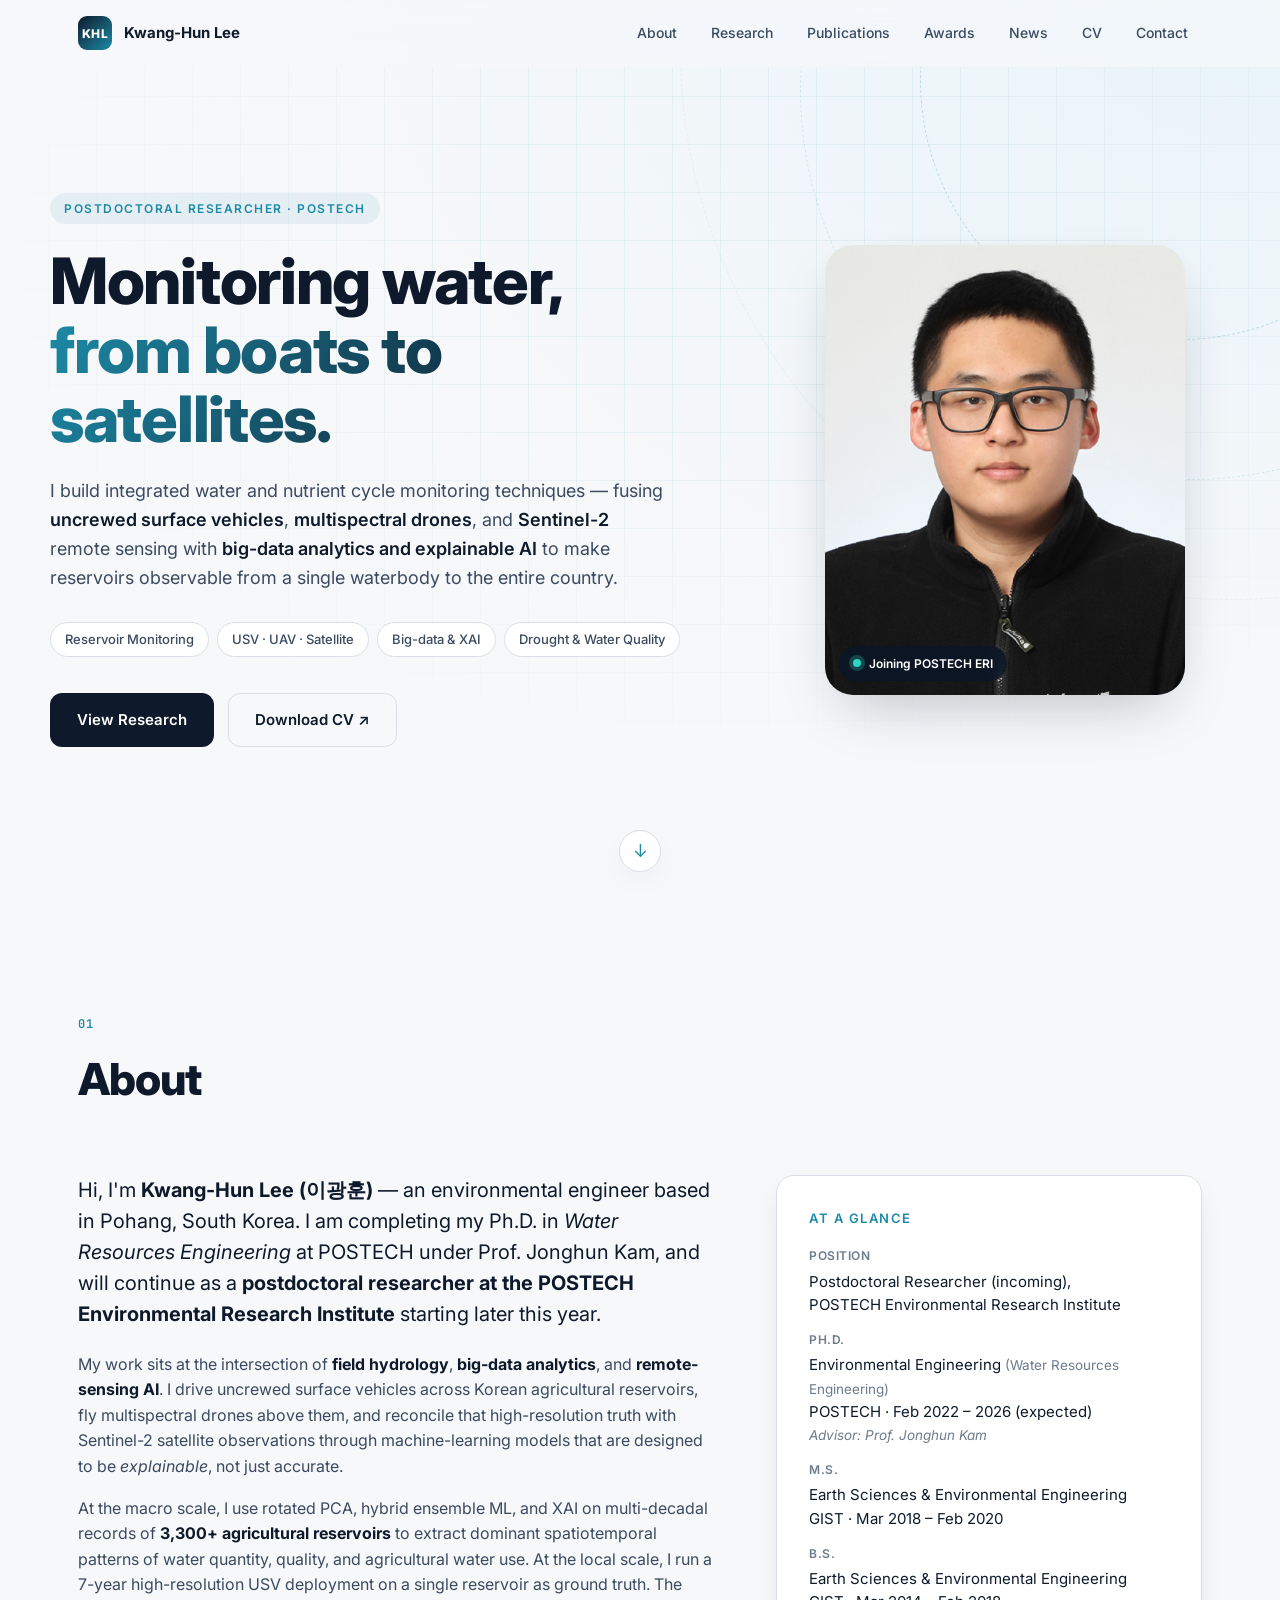
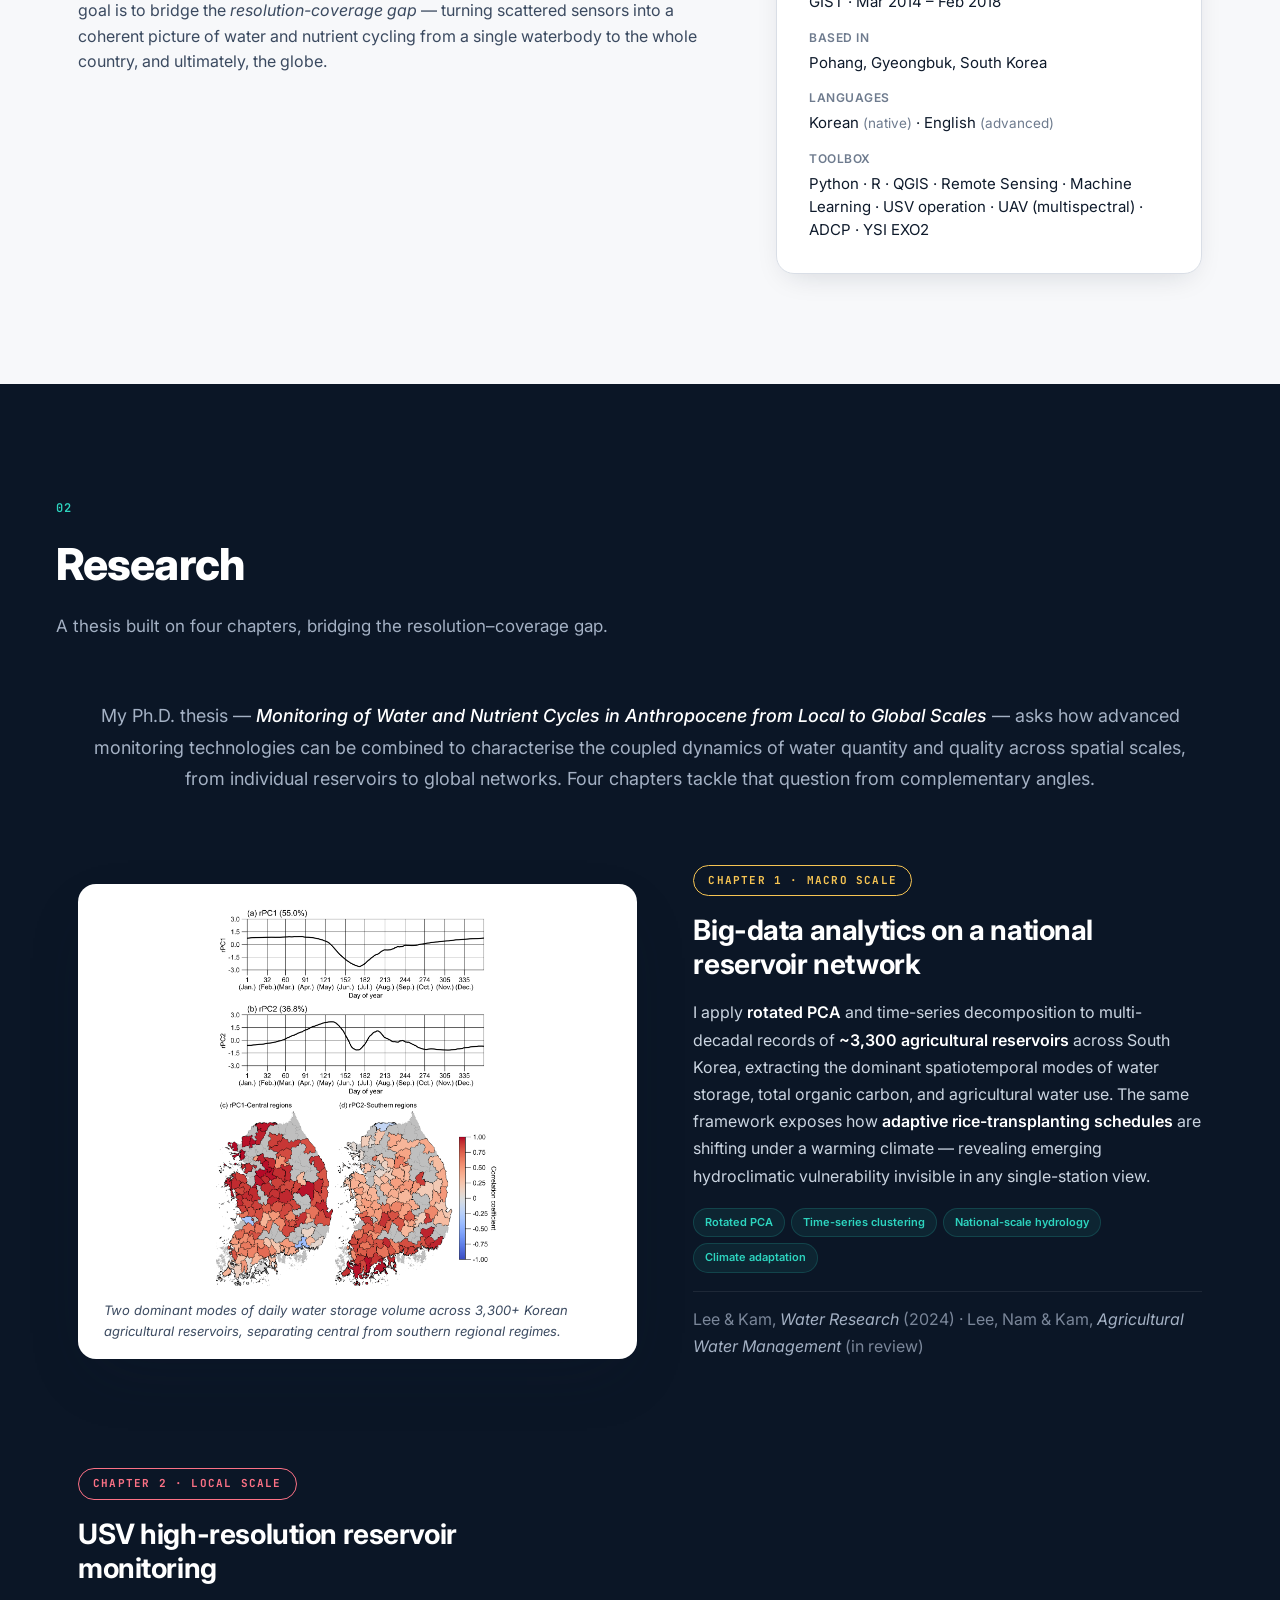
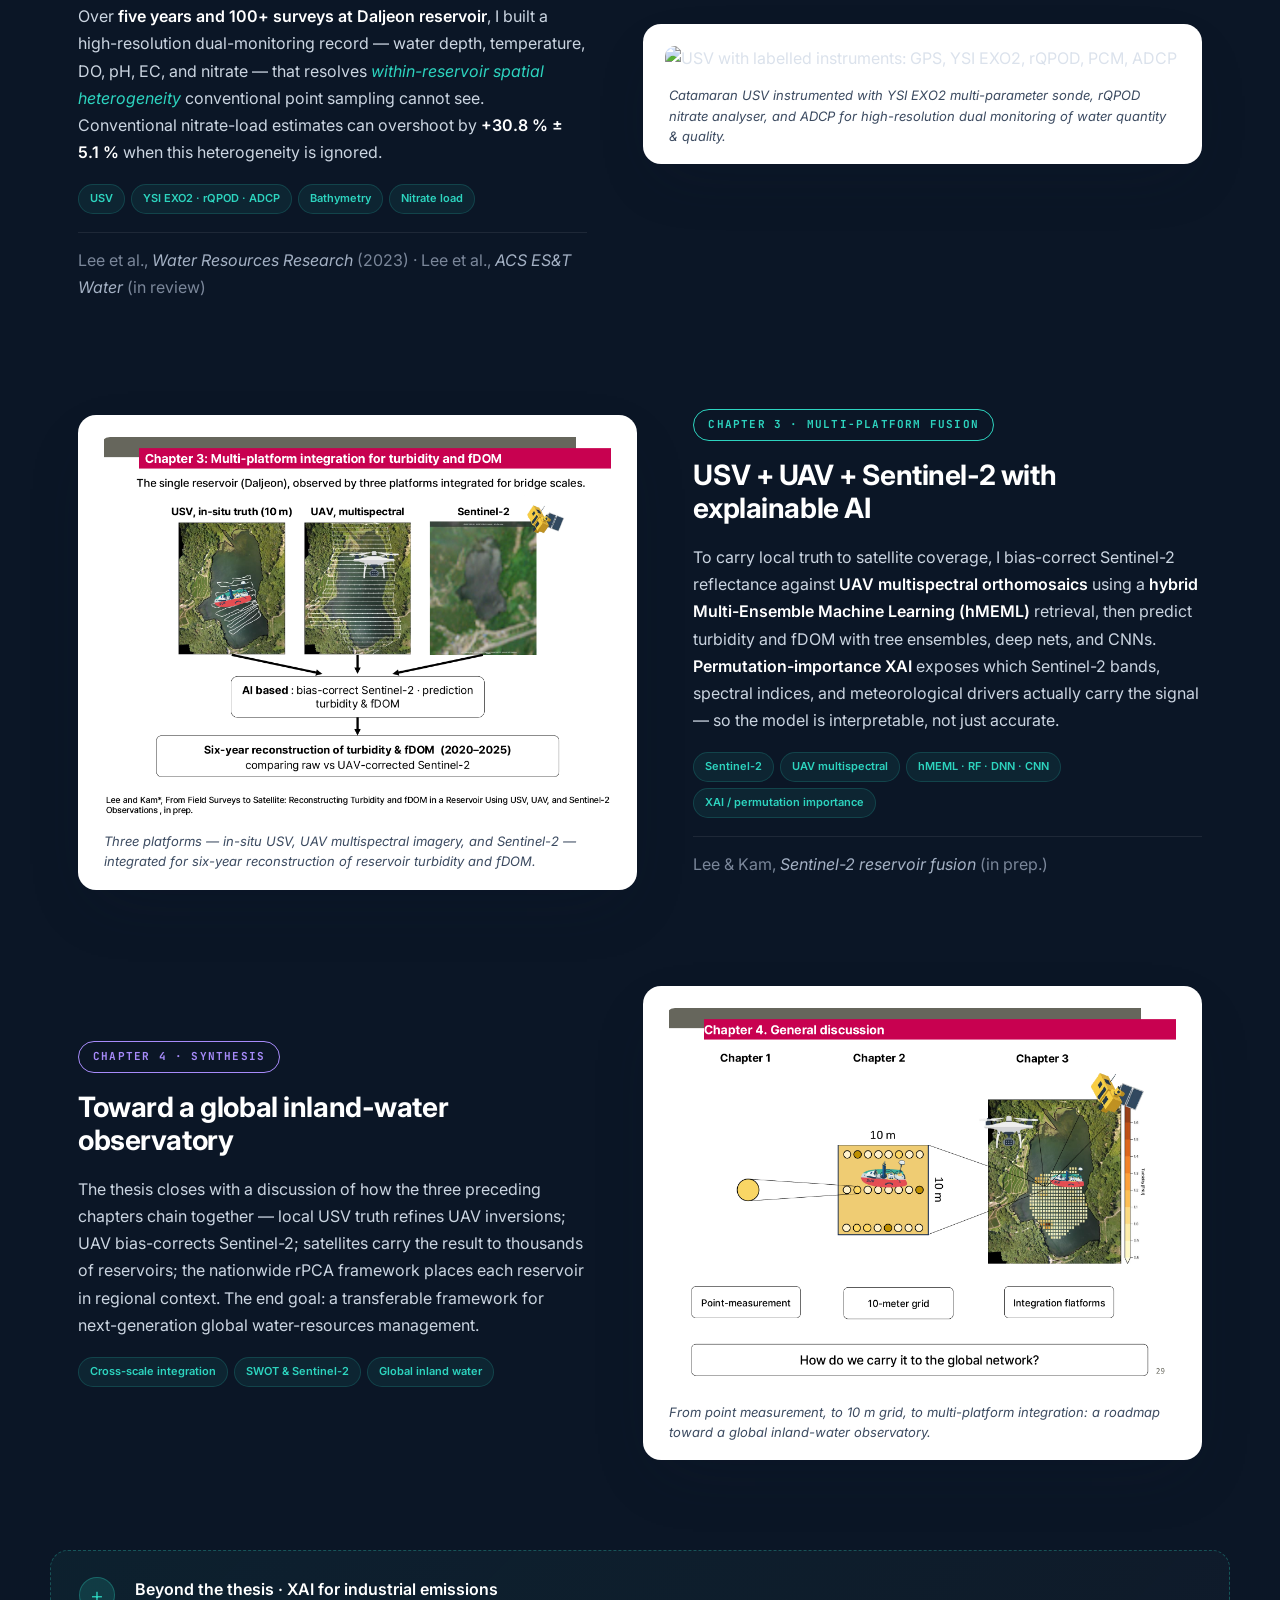
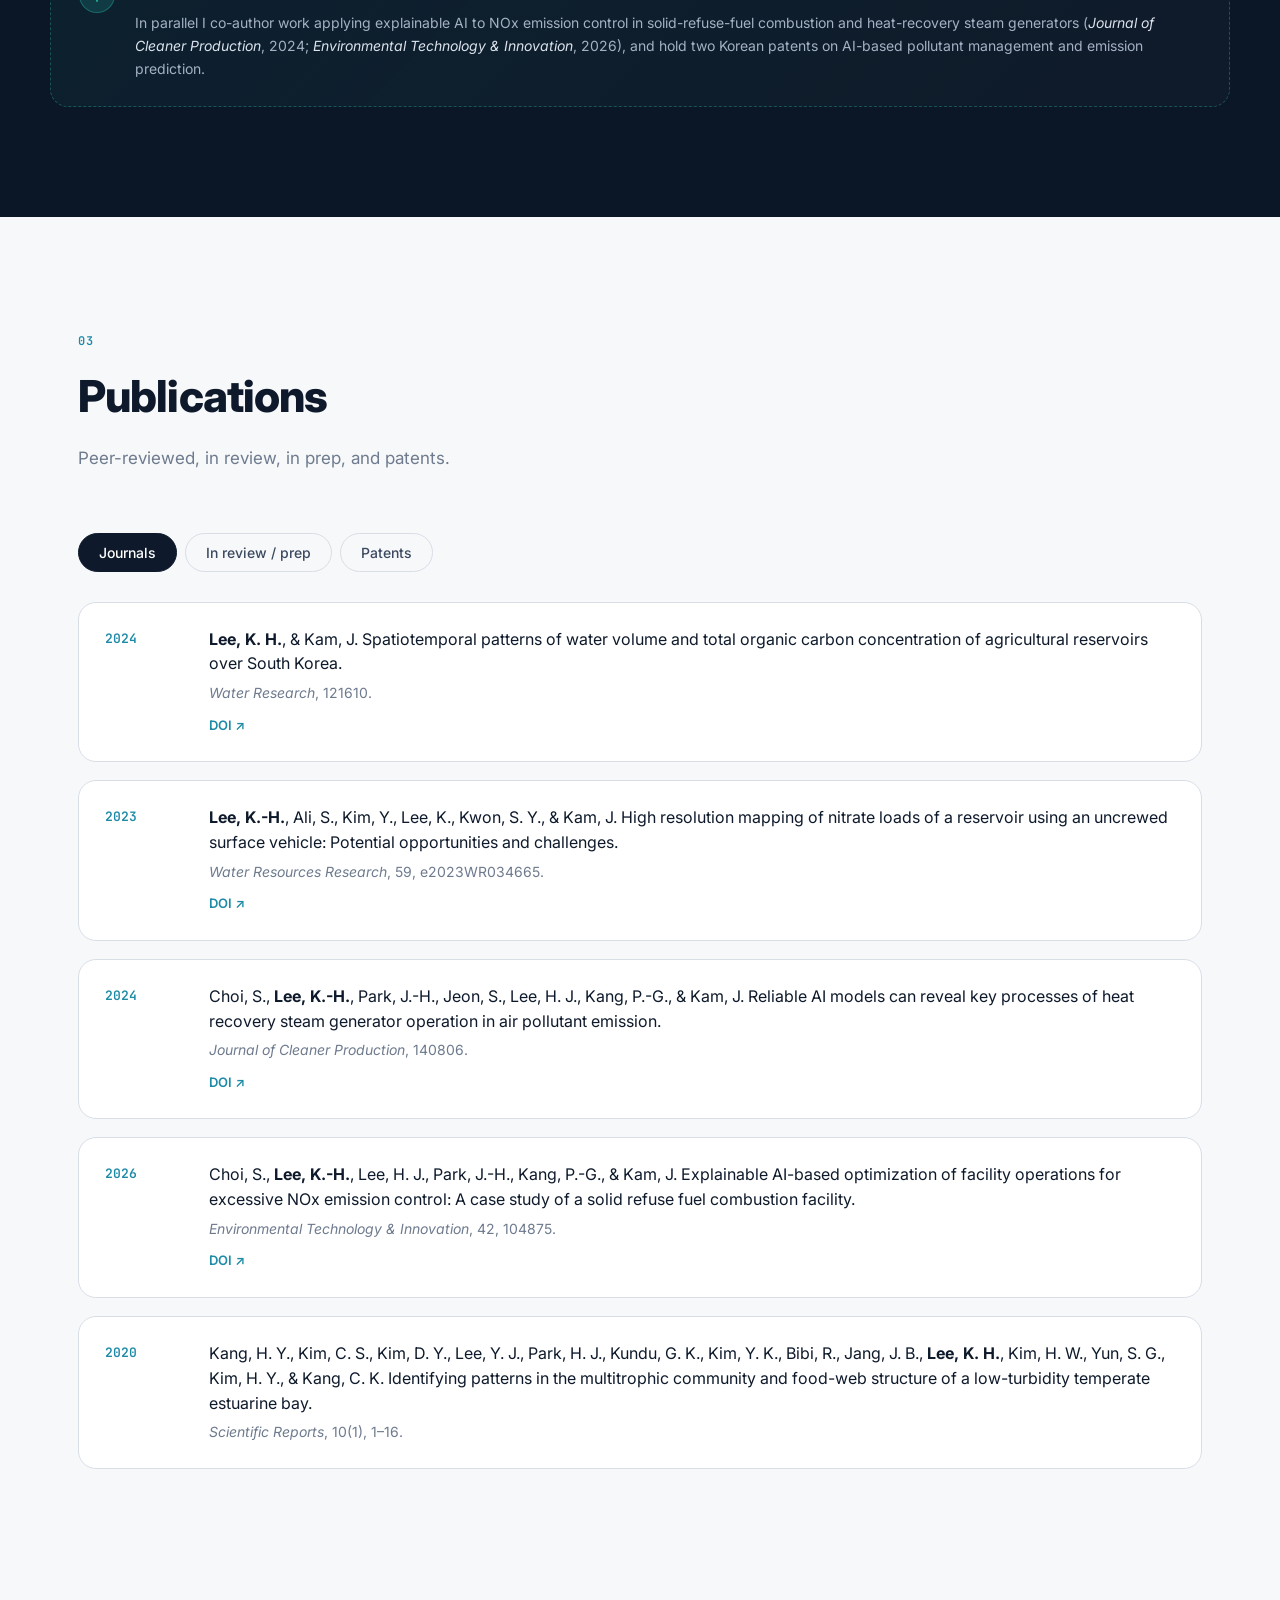
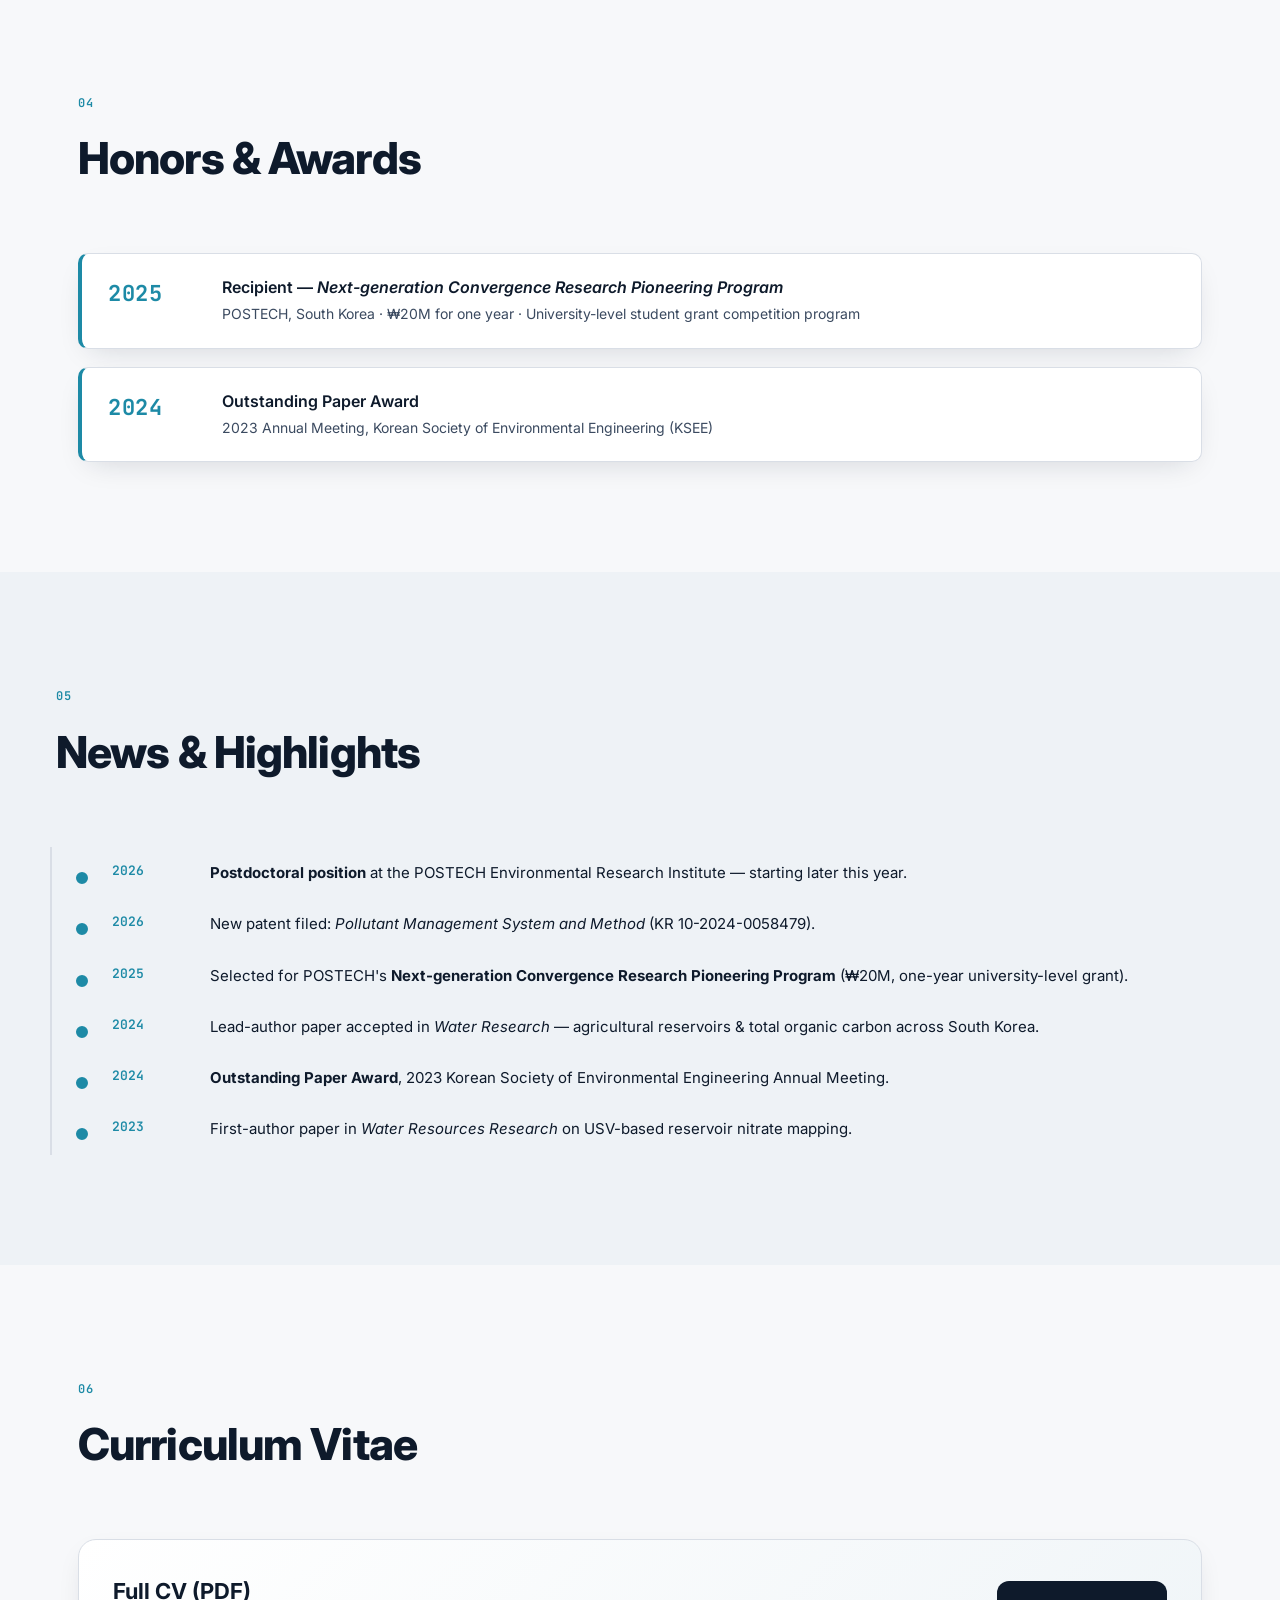
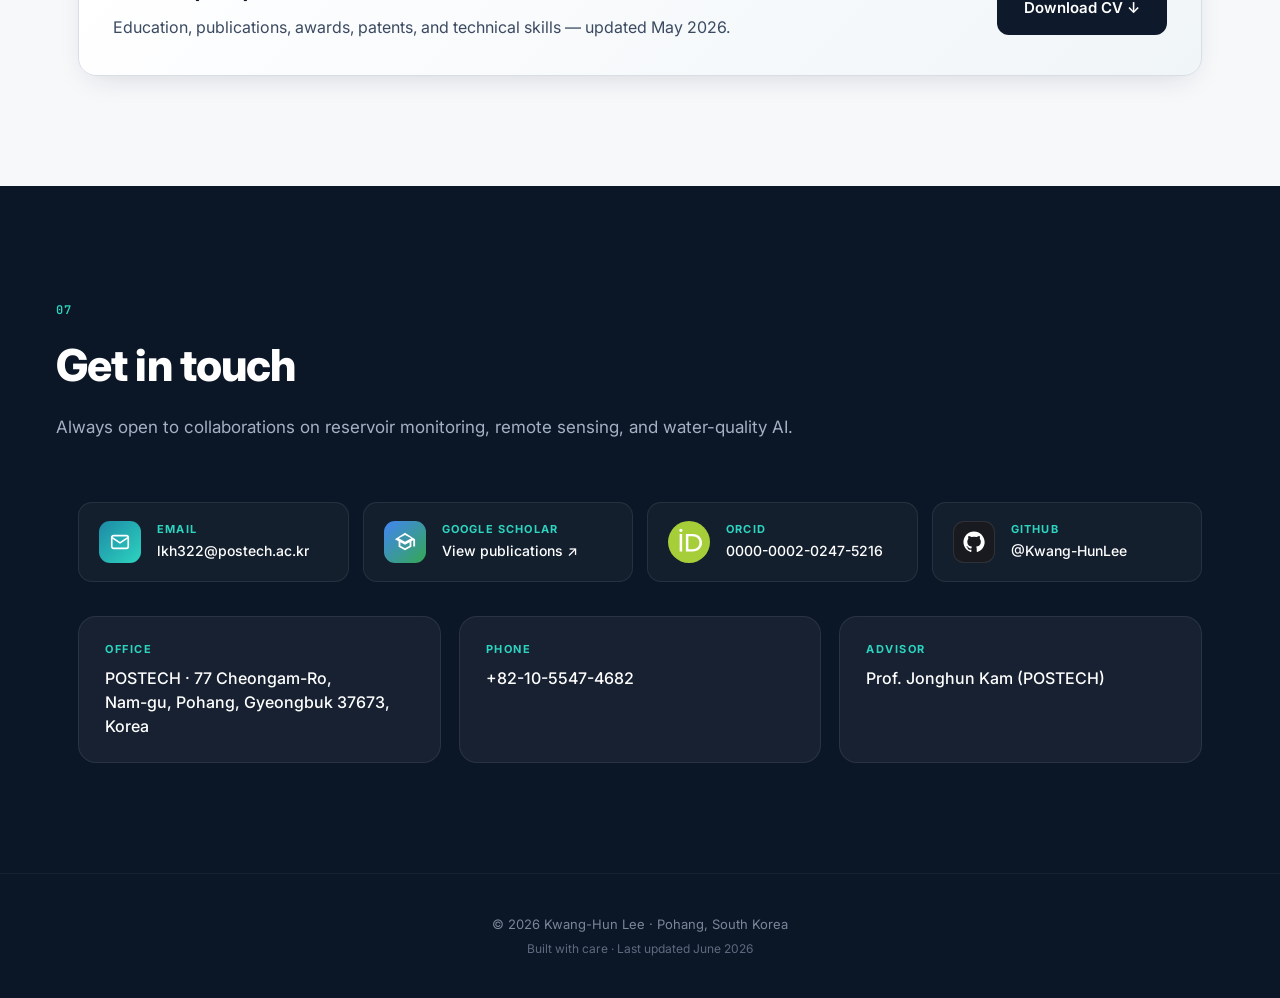
==== commit 28246a72: "Expand CV-derived sections: education detail, awards, languages Driven by full CV PDF (Updated 2026/" ====
--- a/index.html
+++ b/index.html
@@ -22,6 +22,7 @@
       <a href="#about">About</a>
       <a href="#research">Research</a>
       <a href="#publications">Publications</a>
+      <a href="#honors">Awards</a>
       <a href="#news">News</a>
       <a href="#cv">CV</a>
       <a href="#contact">Contact</a>
@@ -118,13 +119,21 @@
         <dt>Position</dt>
         <dd>Postdoctoral Researcher (incoming),<br/>POSTECH Environmental Research Institute</dd>
         <dt>Ph.D.</dt>
-        <dd>Environmental Engineering, POSTECH (2022–2026, expected)</dd>
-        <dt>M.S. / B.S.</dt>
-        <dd>Earth Sciences &amp; Environmental Engineering, GIST</dd>
+        <dd>Environmental Engineering <span class="dd-sub">(Water Resources Engineering)</span><br/>
+            POSTECH · Feb 2022 – 2026 (expected)<br/>
+            <em>Advisor: Prof. Jonghun Kam</em></dd>
+        <dt>M.S.</dt>
+        <dd>Earth Sciences &amp; Environmental Engineering<br/>
+            GIST · Mar 2018 – Feb 2020</dd>
+        <dt>B.S.</dt>
+        <dd>Earth Sciences &amp; Environmental Engineering<br/>
+            GIST · Mar 2014 – Feb 2018</dd>
         <dt>Based in</dt>
         <dd>Pohang, Gyeongbuk, South Korea</dd>
+        <dt>Languages</dt>
+        <dd>Korean <span class="dd-sub">(native)</span> · English <span class="dd-sub">(advanced)</span></dd>
         <dt>Toolbox</dt>
-        <dd>Python · R · QGIS · ML/DL · USV · UAV (multispectral) · ADCP · YSI EXO2</dd>
+        <dd>Python · R · QGIS · Remote Sensing · Machine Learning · USV operation · UAV (multispectral) · ADCP · YSI EXO2</dd>
       </dl>
     </aside>
   </div>
@@ -384,10 +393,34 @@
   </ol>
 </section>
 
+<!-- ============== HONORS & AWARDS ============== -->
+<section class="section" id="honors">
+  <div class="section-head">
+    <span class="section-num">04</span>
+    <h2>Honors &amp; Awards</h2>
+  </div>
+  <ul class="awards-list">
+    <li>
+      <span class="award-year">2025</span>
+      <div class="award-body">
+        <p class="award-title">Recipient — <em>Next-generation Convergence Research Pioneering Program</em></p>
+        <p class="award-meta">POSTECH, South Korea · ₩20M for one year · University-level student grant competition program</p>
+      </div>
+    </li>
+    <li>
+      <span class="award-year">2024</span>
+      <div class="award-body">
+        <p class="award-title">Outstanding Paper Award</p>
+        <p class="award-meta">2023 Annual Meeting, Korean Society of Environmental Engineering (KSEE)</p>
+      </div>
+    </li>
+  </ul>
+</section>
+
 <!-- ============== NEWS ============== -->
 <section class="section section-soft" id="news">
   <div class="section-head">
-    <span class="section-num">04</span>
+    <span class="section-num">05</span>
     <h2>News &amp; Highlights</h2>
   </div>
   <ul class="news-list">
@@ -421,7 +454,7 @@
 <!-- ============== CV ============== -->
 <section class="section" id="cv">
   <div class="section-head">
-    <span class="section-num">05</span>
+    <span class="section-num">06</span>
     <h2>Curriculum Vitae</h2>
   </div>
   <div class="cv-card">
@@ -436,7 +469,7 @@
 <!-- ============== CONTACT ============== -->
 <section class="section section-dark" id="contact">
   <div class="section-head">
-    <span class="section-num">06</span>
+    <span class="section-num">07</span>
     <h2>Get in touch</h2>
     <p class="section-tag">Always open to collaborations on reservoir monitoring, remote sensing, and water-quality AI.</p>
   </div>
--- a/style.css
+++ b/style.css
@@ -333,8 +333,10 @@
 }
 .about-card dt:first-child{ margin-top:0; }
 .about-card dd{
-  margin:4px 0 0; font-size:15px; color:var(--ink);
-}
+  margin:4px 0 0; font-size:15px; color:var(--ink); line-height:1.55;
+}
+.about-card dd em{ color:var(--muted); font-size:13.5px; }
+.dd-sub{ color:var(--muted); font-size:13.5px; }
 
 @media (max-width:880px){
   .about-grid{ grid-template-columns:1fr; gap:40px; }
@@ -535,6 +537,41 @@
 }
 
 /* =============================================================
+   HONORS & AWARDS
+============================================================= */
+.awards-list{
+  list-style:none; padding:0; margin:0;
+  display:grid; gap:18px;
+}
+.awards-list li{
+  display:grid; grid-template-columns:90px 1fr; gap:24px;
+  padding:22px 26px;
+  background:var(--card);
+  border:1px solid var(--line);
+  border-left:4px solid var(--accent);
+  border-radius:var(--radius-sm);
+  box-shadow:var(--shadow);
+  align-items:start;
+}
+.award-year{
+  font-family:'JetBrains Mono', ui-monospace, monospace;
+  font-size:22px; font-weight:700; color:var(--accent);
+  letter-spacing:.5px;
+}
+.award-body{ min-width:0; }
+.award-title{
+  margin:0 0 4px; font-size:16px; font-weight:600; color:var(--ink);
+  line-height:1.45;
+}
+.award-meta{
+  margin:0; font-size:14px; color:var(--ink-soft);
+}
+@media (max-width:640px){
+  .awards-list li{ grid-template-columns:1fr; gap:6px; padding:18px 20px; }
+  .award-year{ font-size:18px; }
+}
+
+/* =============================================================
    NEWS
 ============================================================= */
 .news-list{
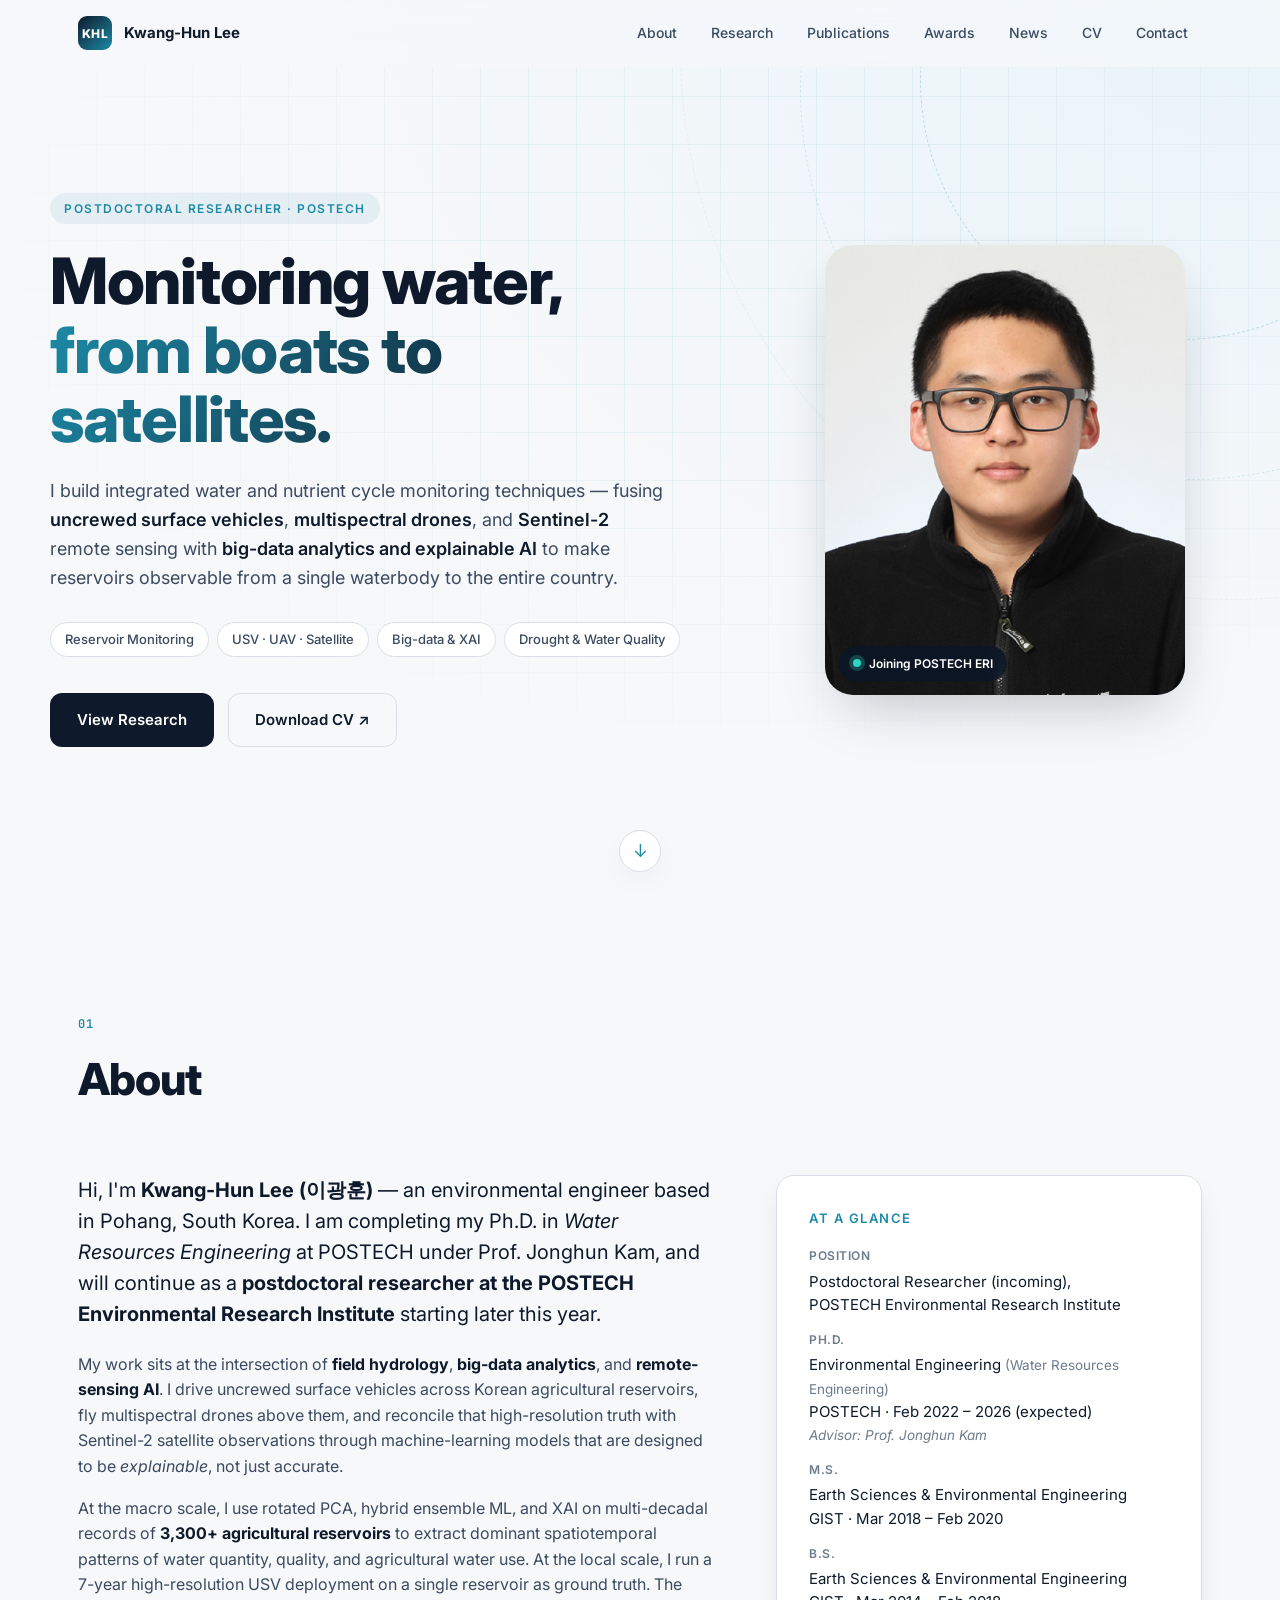
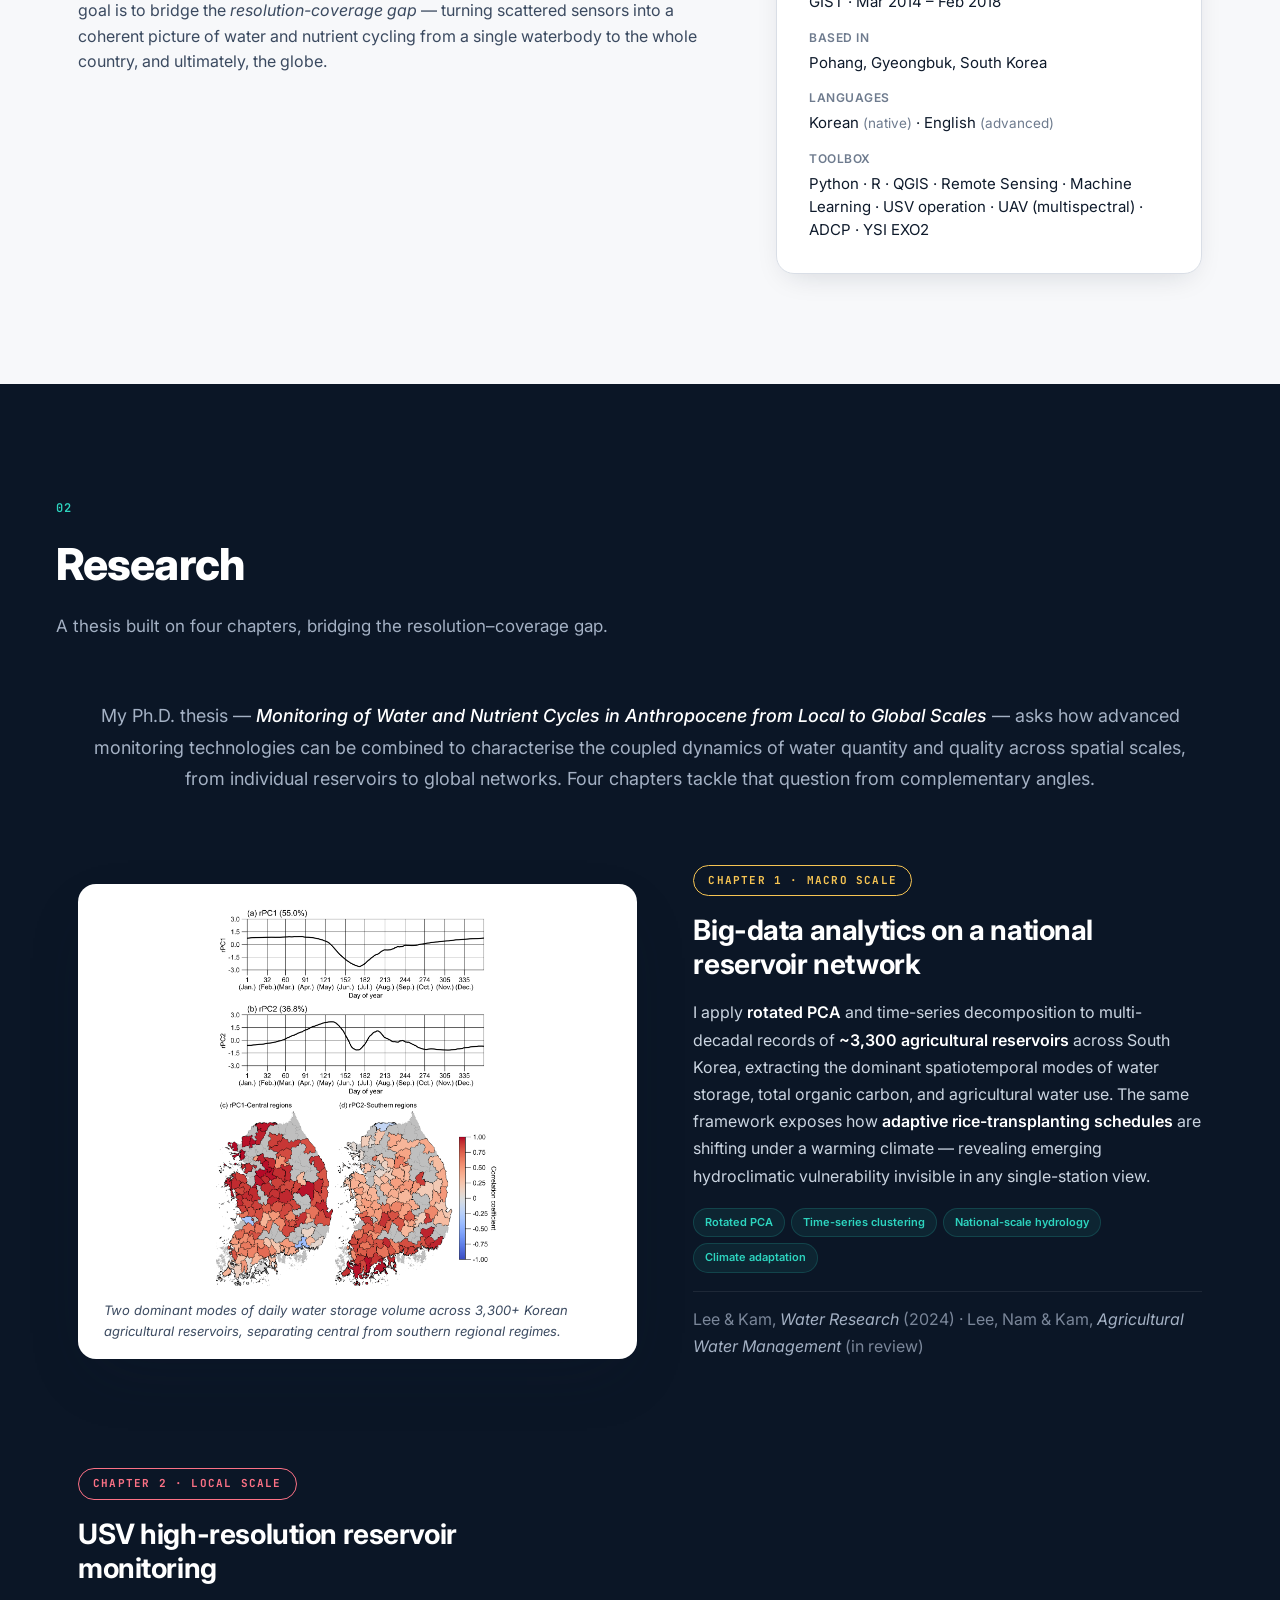
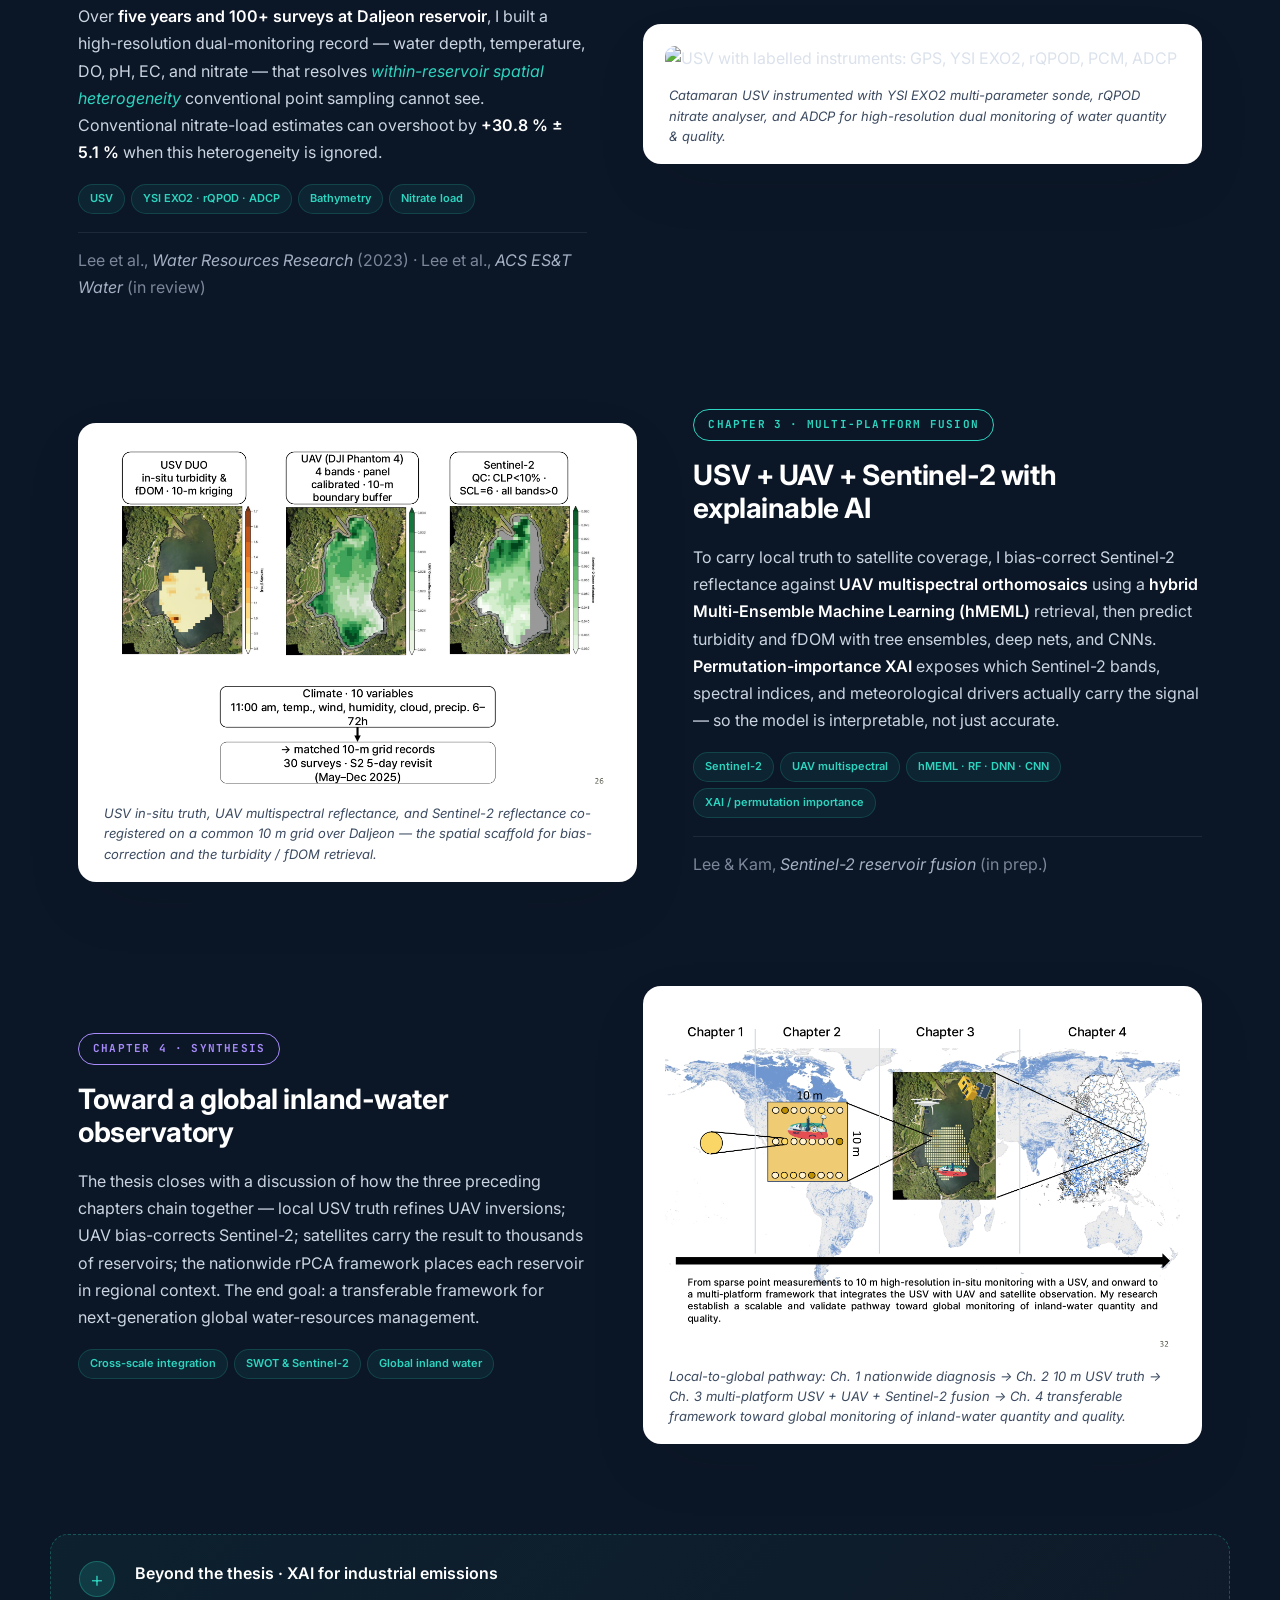
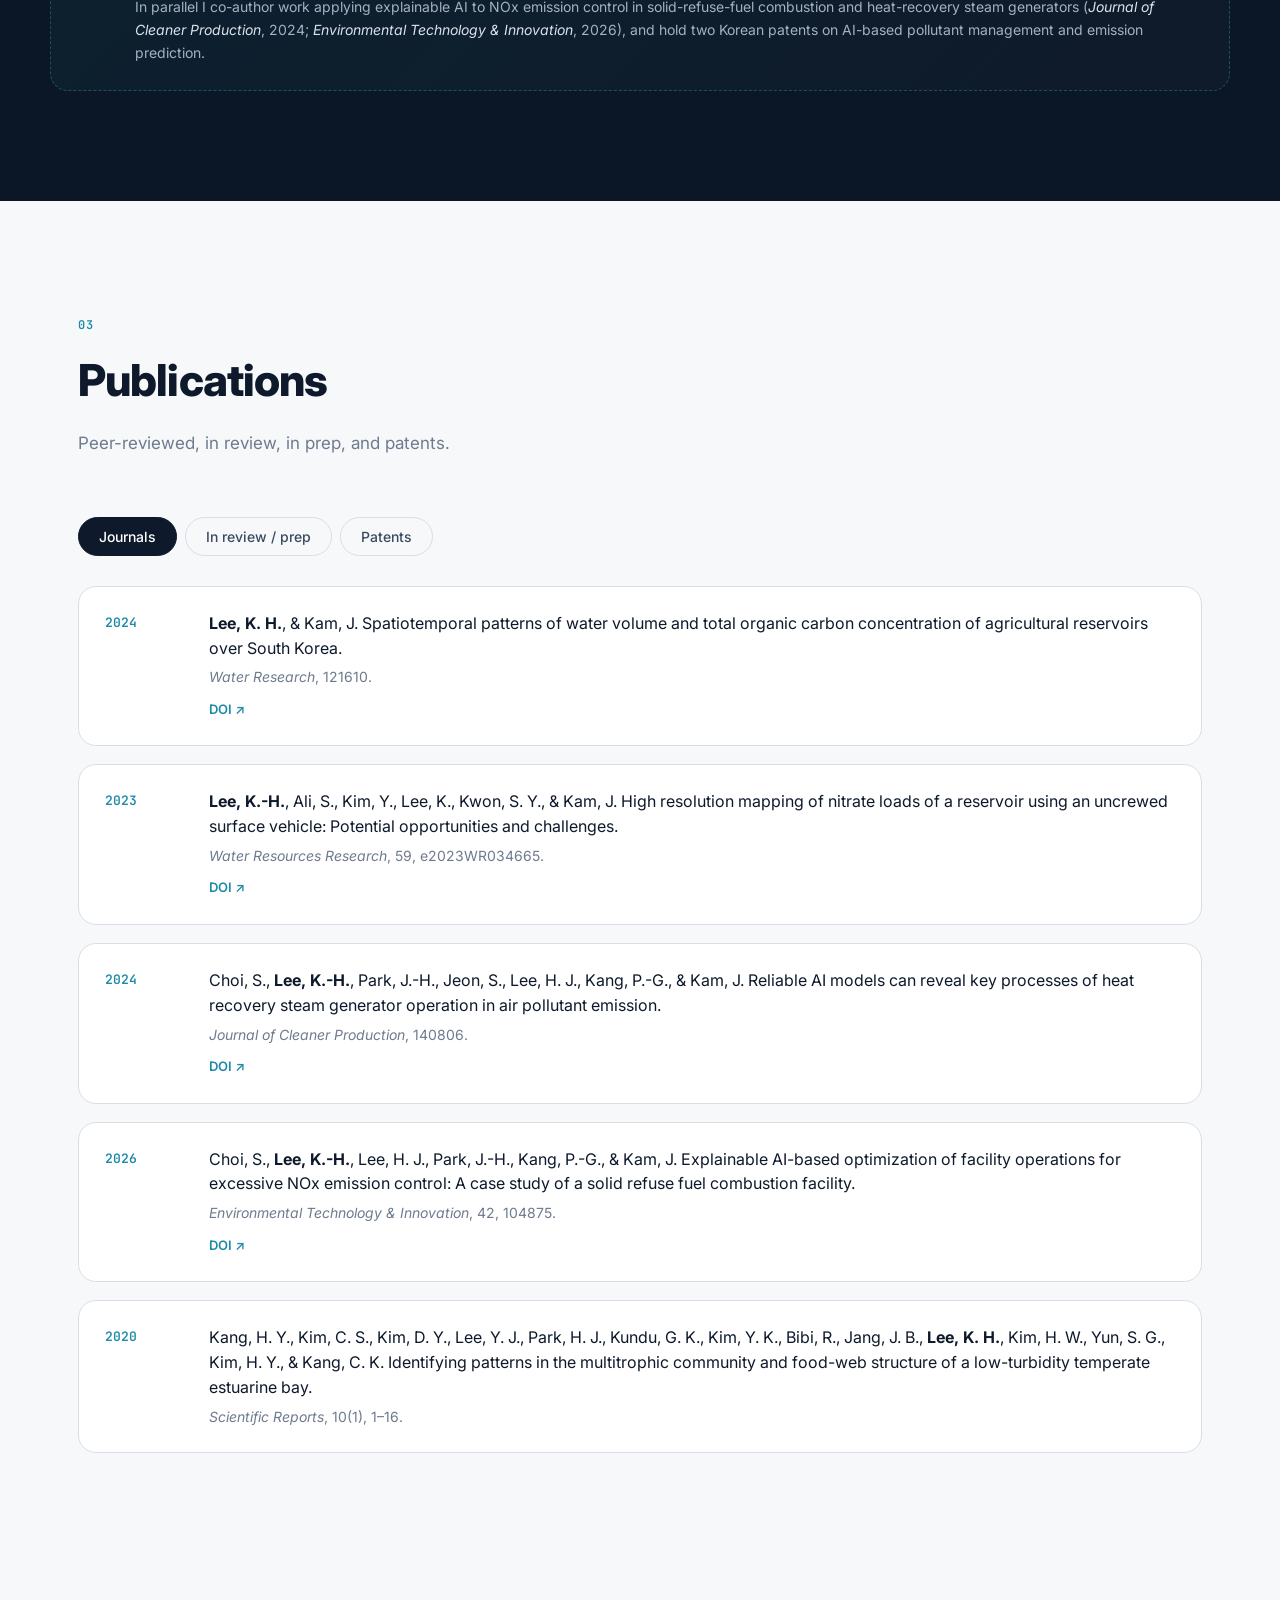
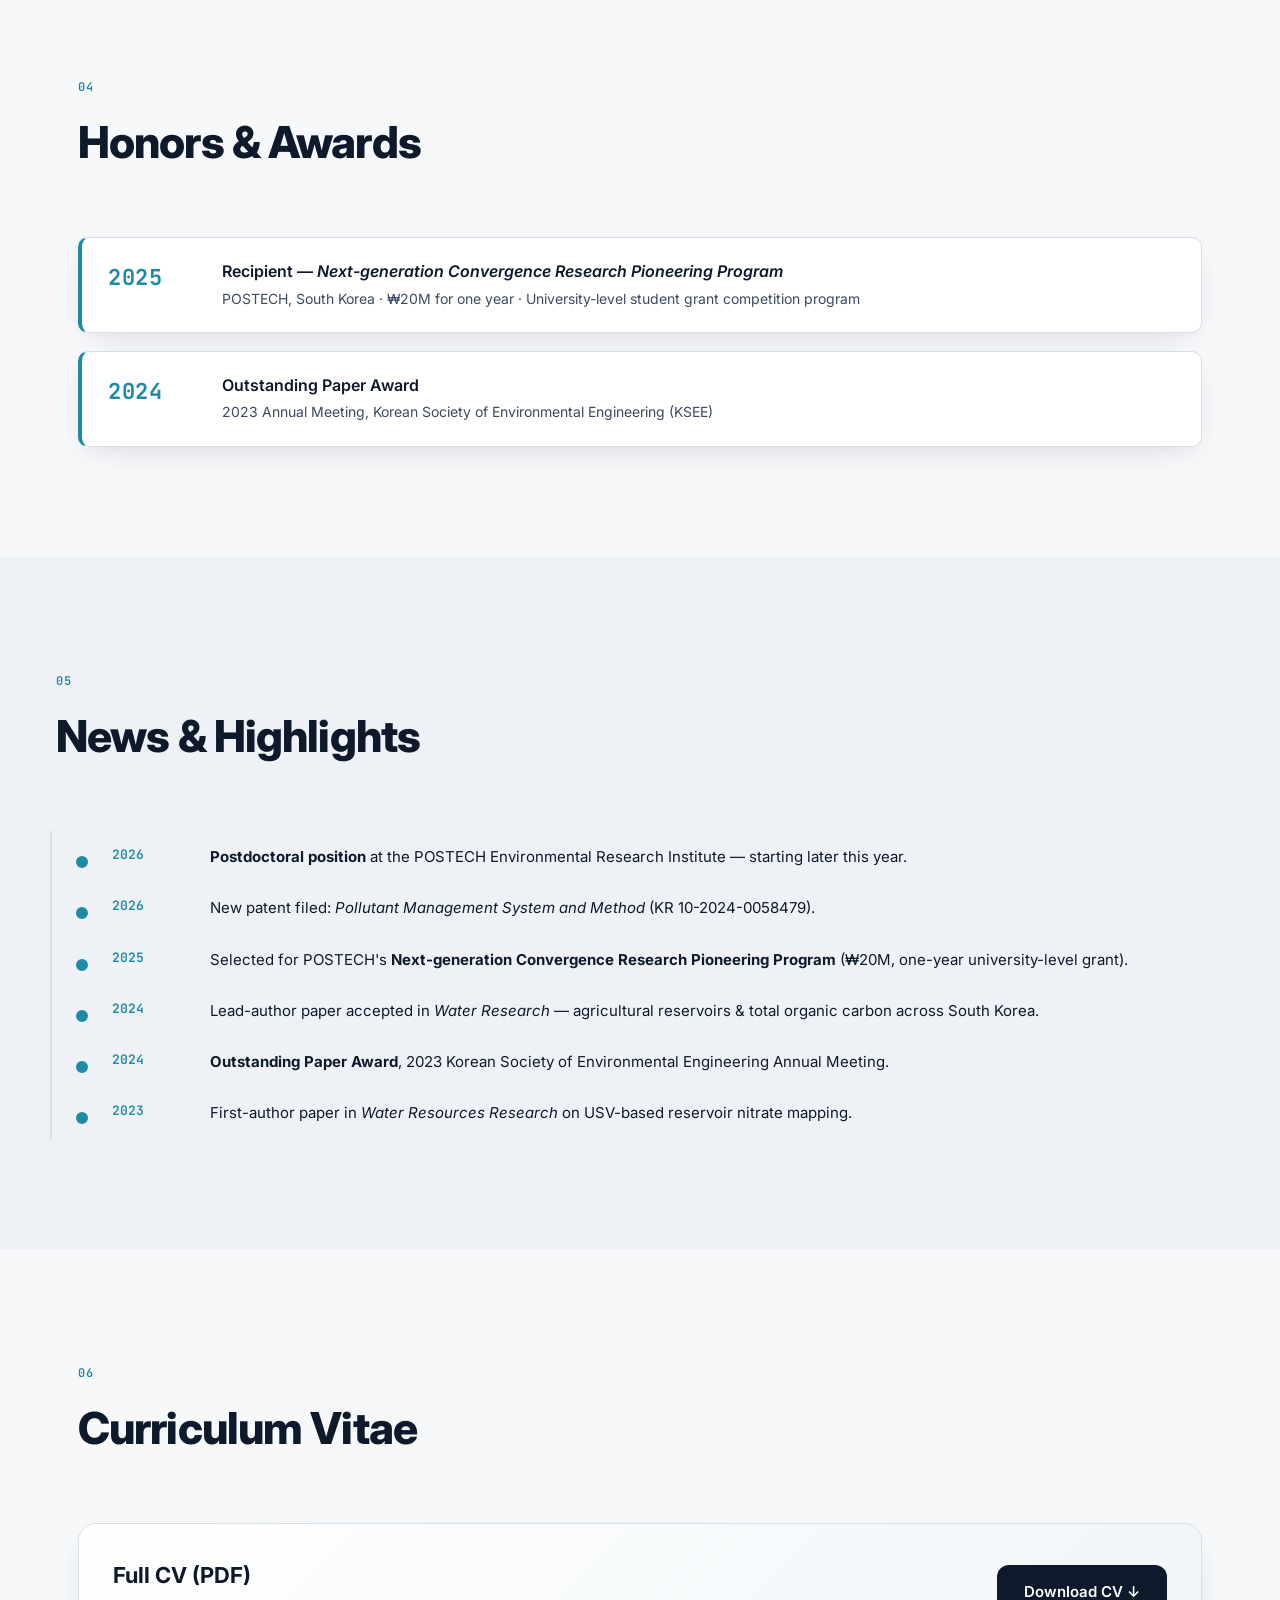
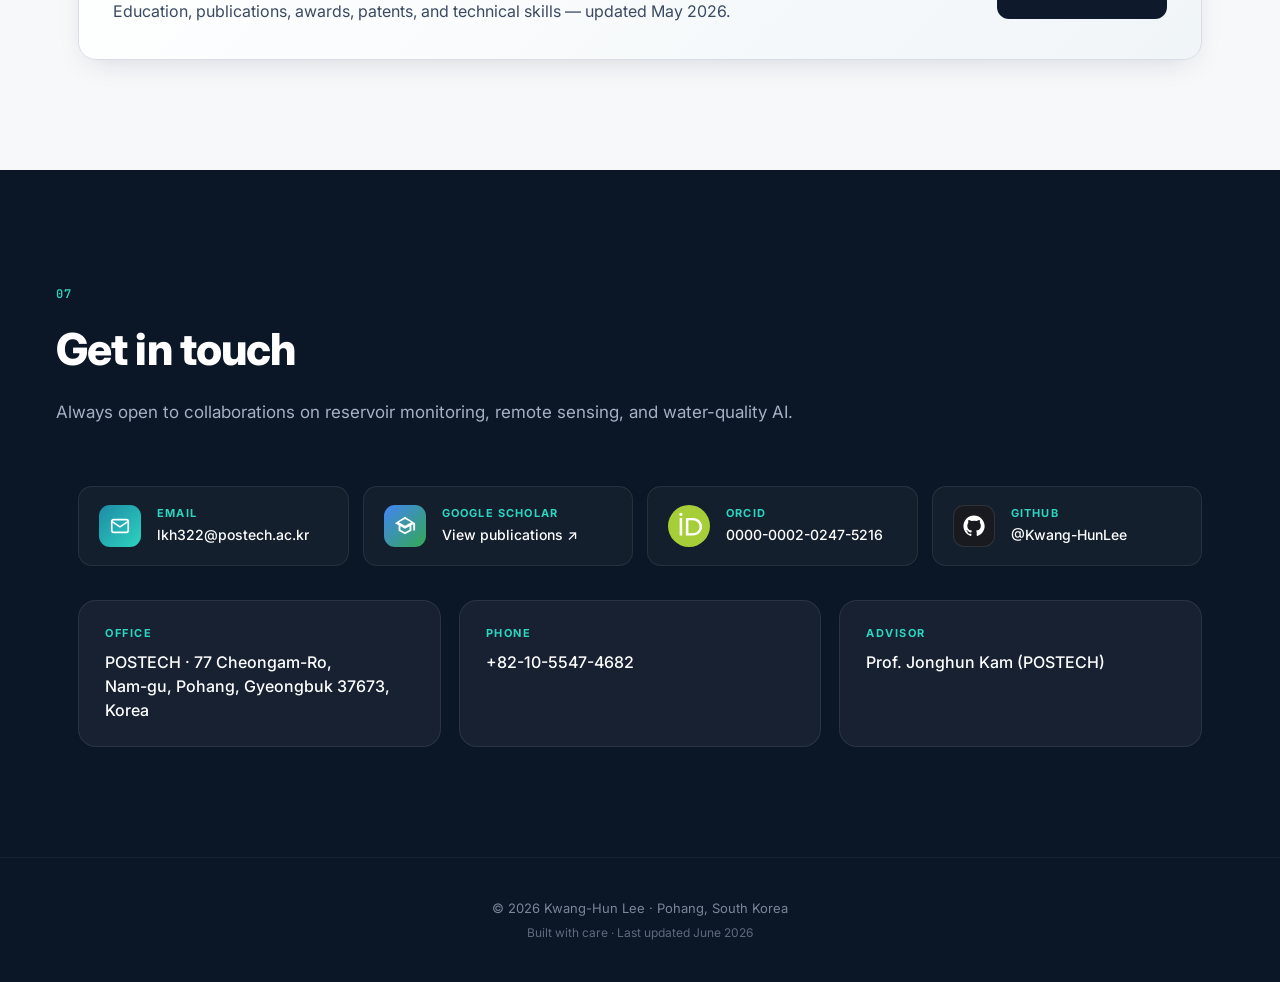
==== commit 3bc8792c: "Swap Chapter 3 and Chapter 4 figures to match defence narrative Chapter 3: replace the abstract thre" ====
--- a/index.html
+++ b/index.html
@@ -218,8 +218,8 @@
   <!-- Chapter 3 -->
   <article class="chapter-row">
     <div class="chapter-media">
-      <img src="images/fig_multiplatform_intro.png" alt="USV in-situ truth, UAV multispectral, and Sentinel-2 over Daljeon reservoir" />
-      <p class="chapter-caption">Three platforms &mdash; in-situ USV, UAV multispectral imagery, and Sentinel-2 &mdash; integrated for six-year reconstruction of reservoir turbidity and fDOM.</p>
+      <img src="images/fig_three_platforms_10m.png" alt="USV turbidity, UAV multispectral reflectance, and Sentinel-2 reflectance projected onto a shared 10-m grid over Daljeon reservoir" />
+      <p class="chapter-caption">USV in-situ truth, UAV multispectral reflectance, and Sentinel-2 reflectance co-registered on a common 10&nbsp;m grid over Daljeon &mdash; the spatial scaffold for bias-correction and the turbidity / fDOM retrieval.</p>
     </div>
     <div class="chapter-body">
       <div class="chapter-tag chapter-tag-3">Chapter 3 · Multi-platform fusion</div>
@@ -246,8 +246,8 @@
   <!-- Chapter 4 -->
   <article class="chapter-row reverse">
     <div class="chapter-media">
-      <img src="images/fig_scale_integration.png" alt="Scale integration diagram: point measurement, 10-meter grid, integration platforms" />
-      <p class="chapter-caption">From point measurement, to 10&nbsp;m grid, to multi-platform integration: a roadmap toward a global inland-water observatory.</p>
+      <img src="images/fig_conclusion_local_to_global.png" alt="Conclusion diagram: from point measurement, to 10-m USV truth, to multi-platform USV+UAV+Sentinel-2 fusion, toward a global inland-water observatory" />
+      <p class="chapter-caption">Local-to-global pathway: Ch.&nbsp;1 nationwide diagnosis &rarr; Ch.&nbsp;2 10&nbsp;m USV truth &rarr; Ch.&nbsp;3 multi-platform USV + UAV + Sentinel-2 fusion &rarr; Ch.&nbsp;4 transferable framework toward global monitoring of inland-water quantity and quality.</p>
     </div>
     <div class="chapter-body">
       <div class="chapter-tag chapter-tag-4">Chapter 4 · Synthesis</div>
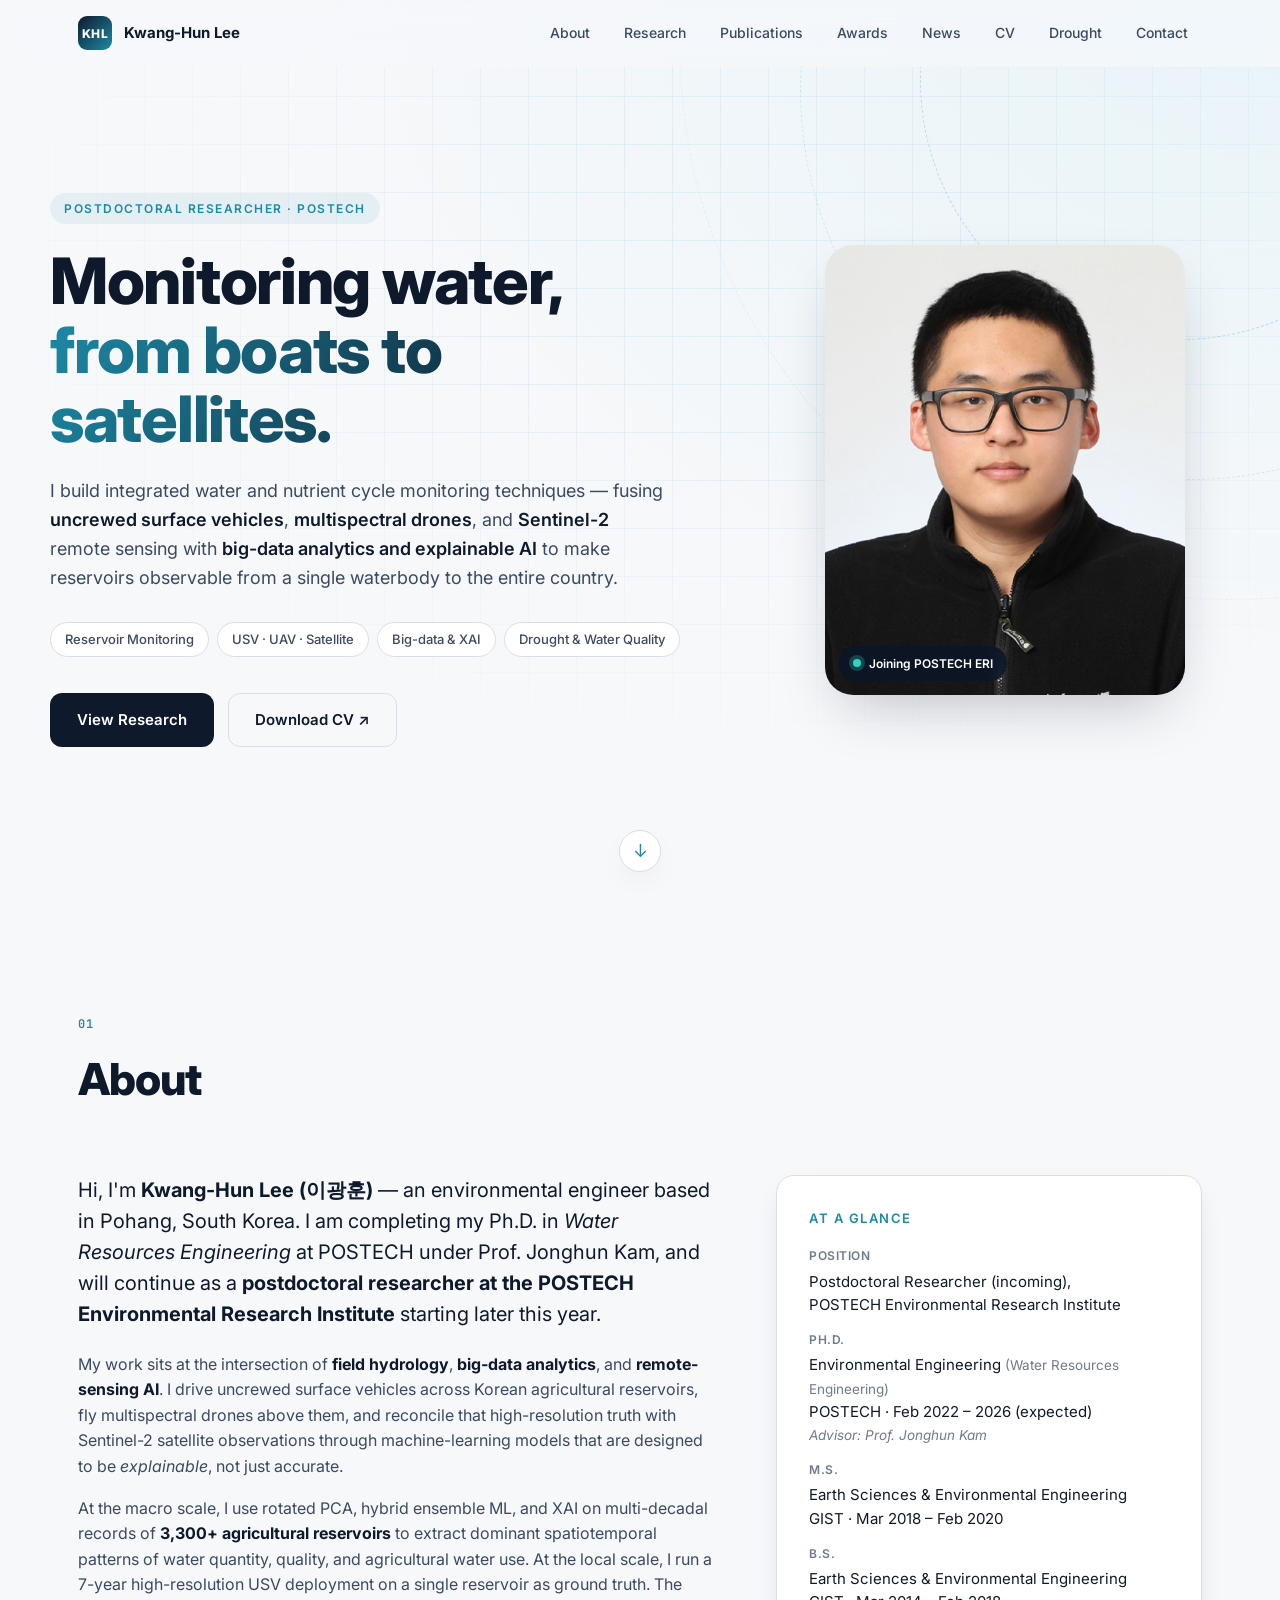
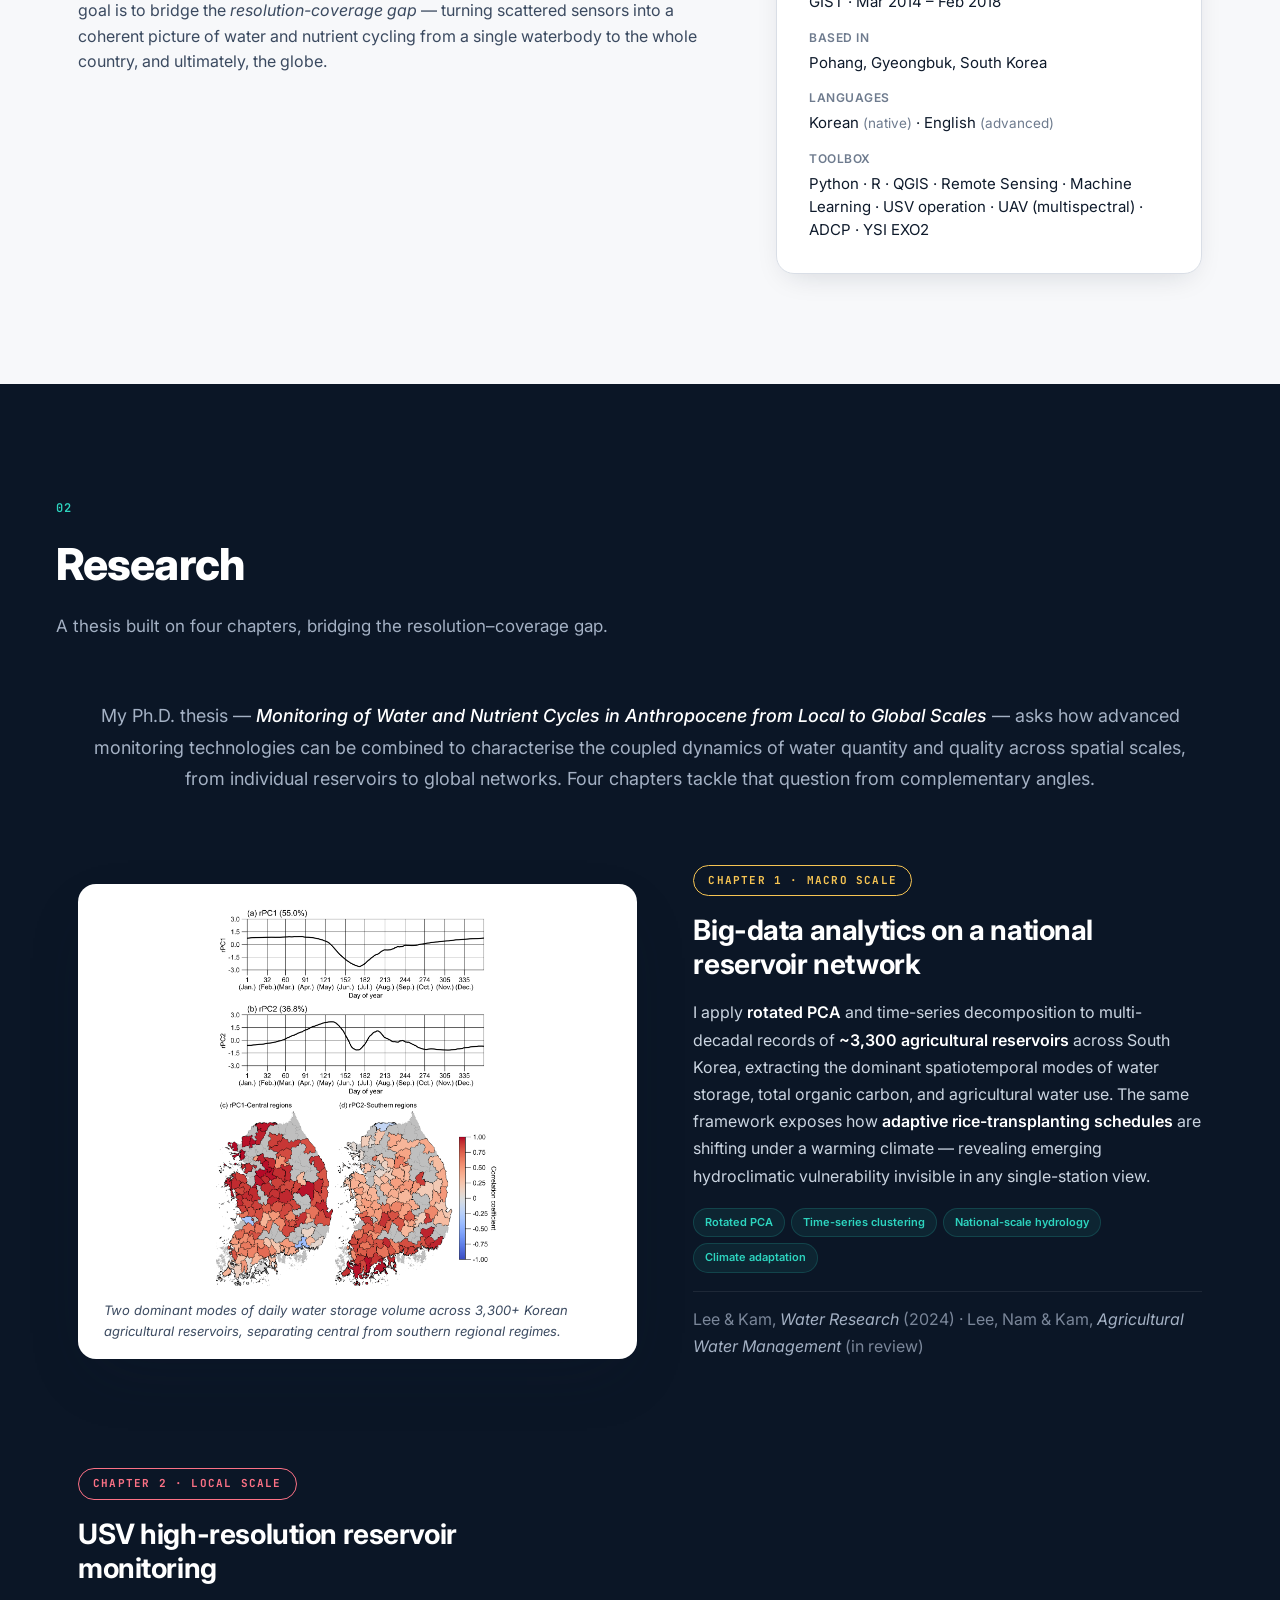
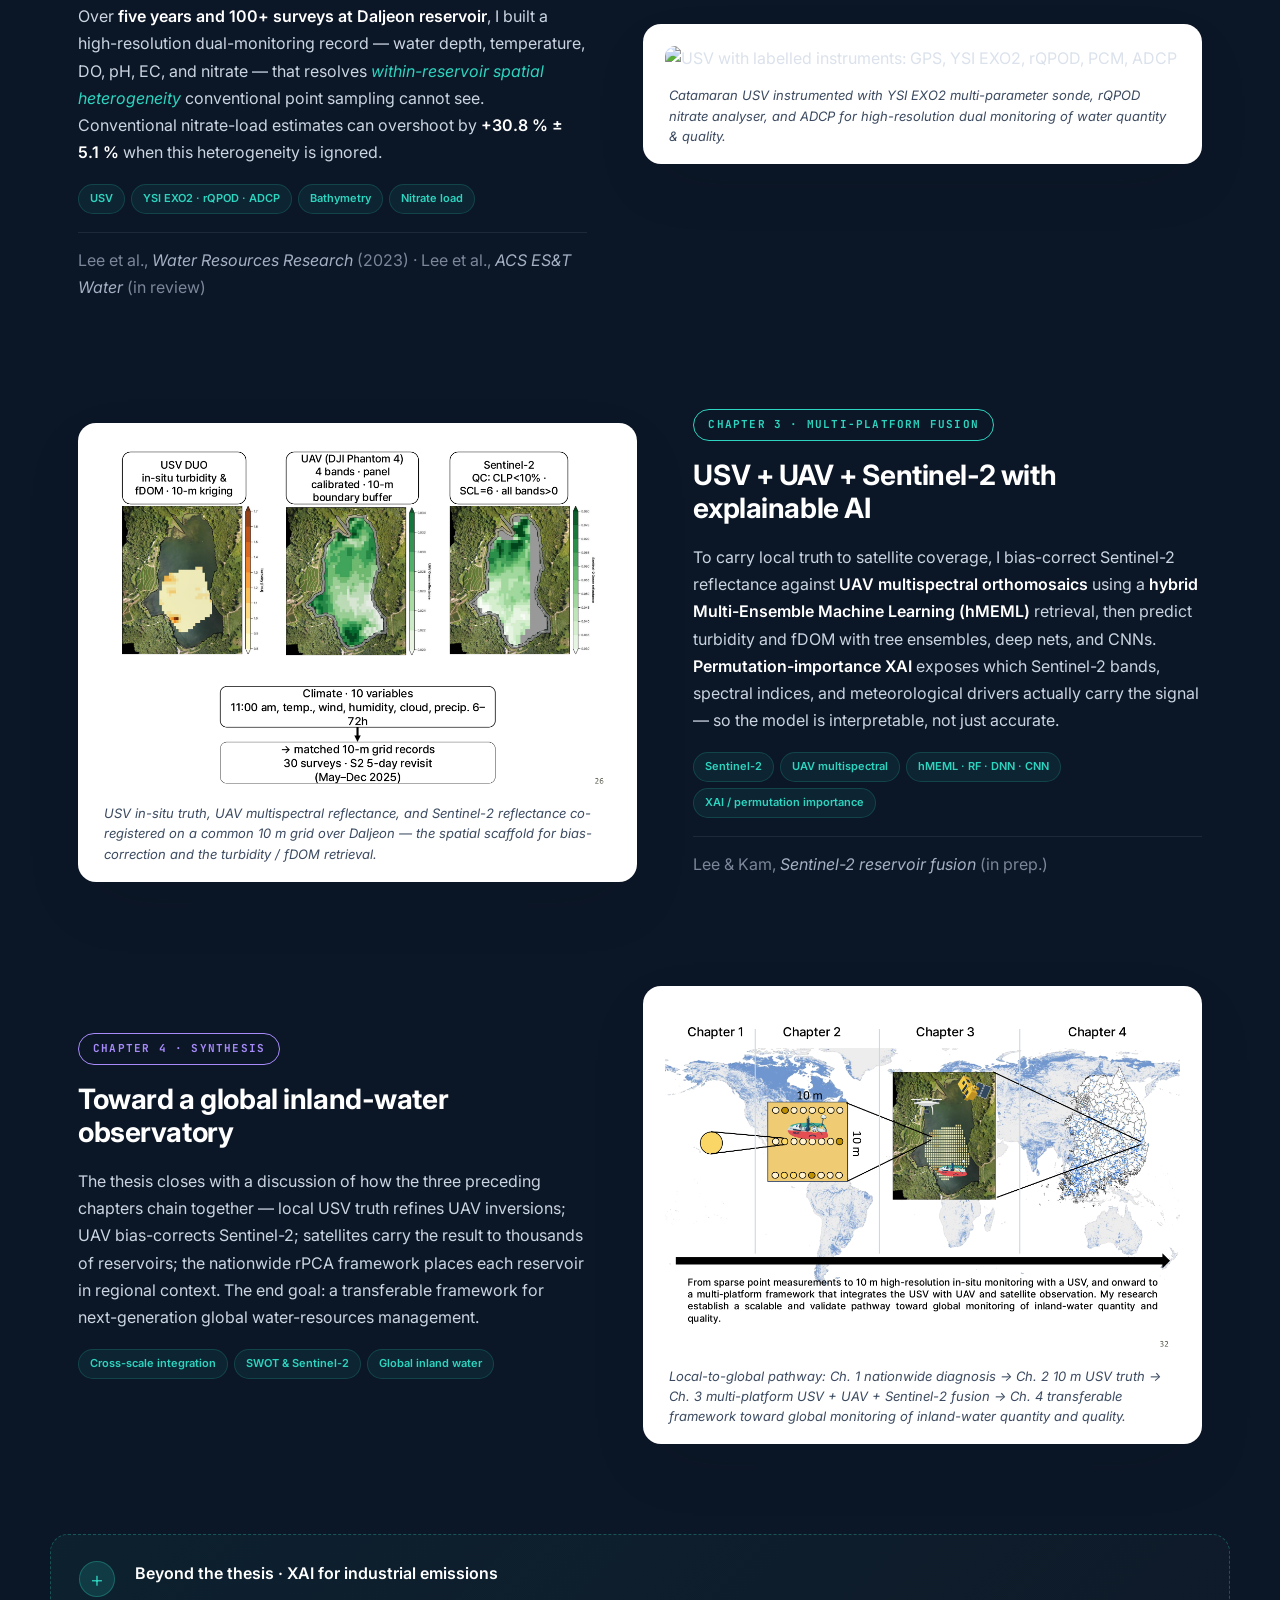
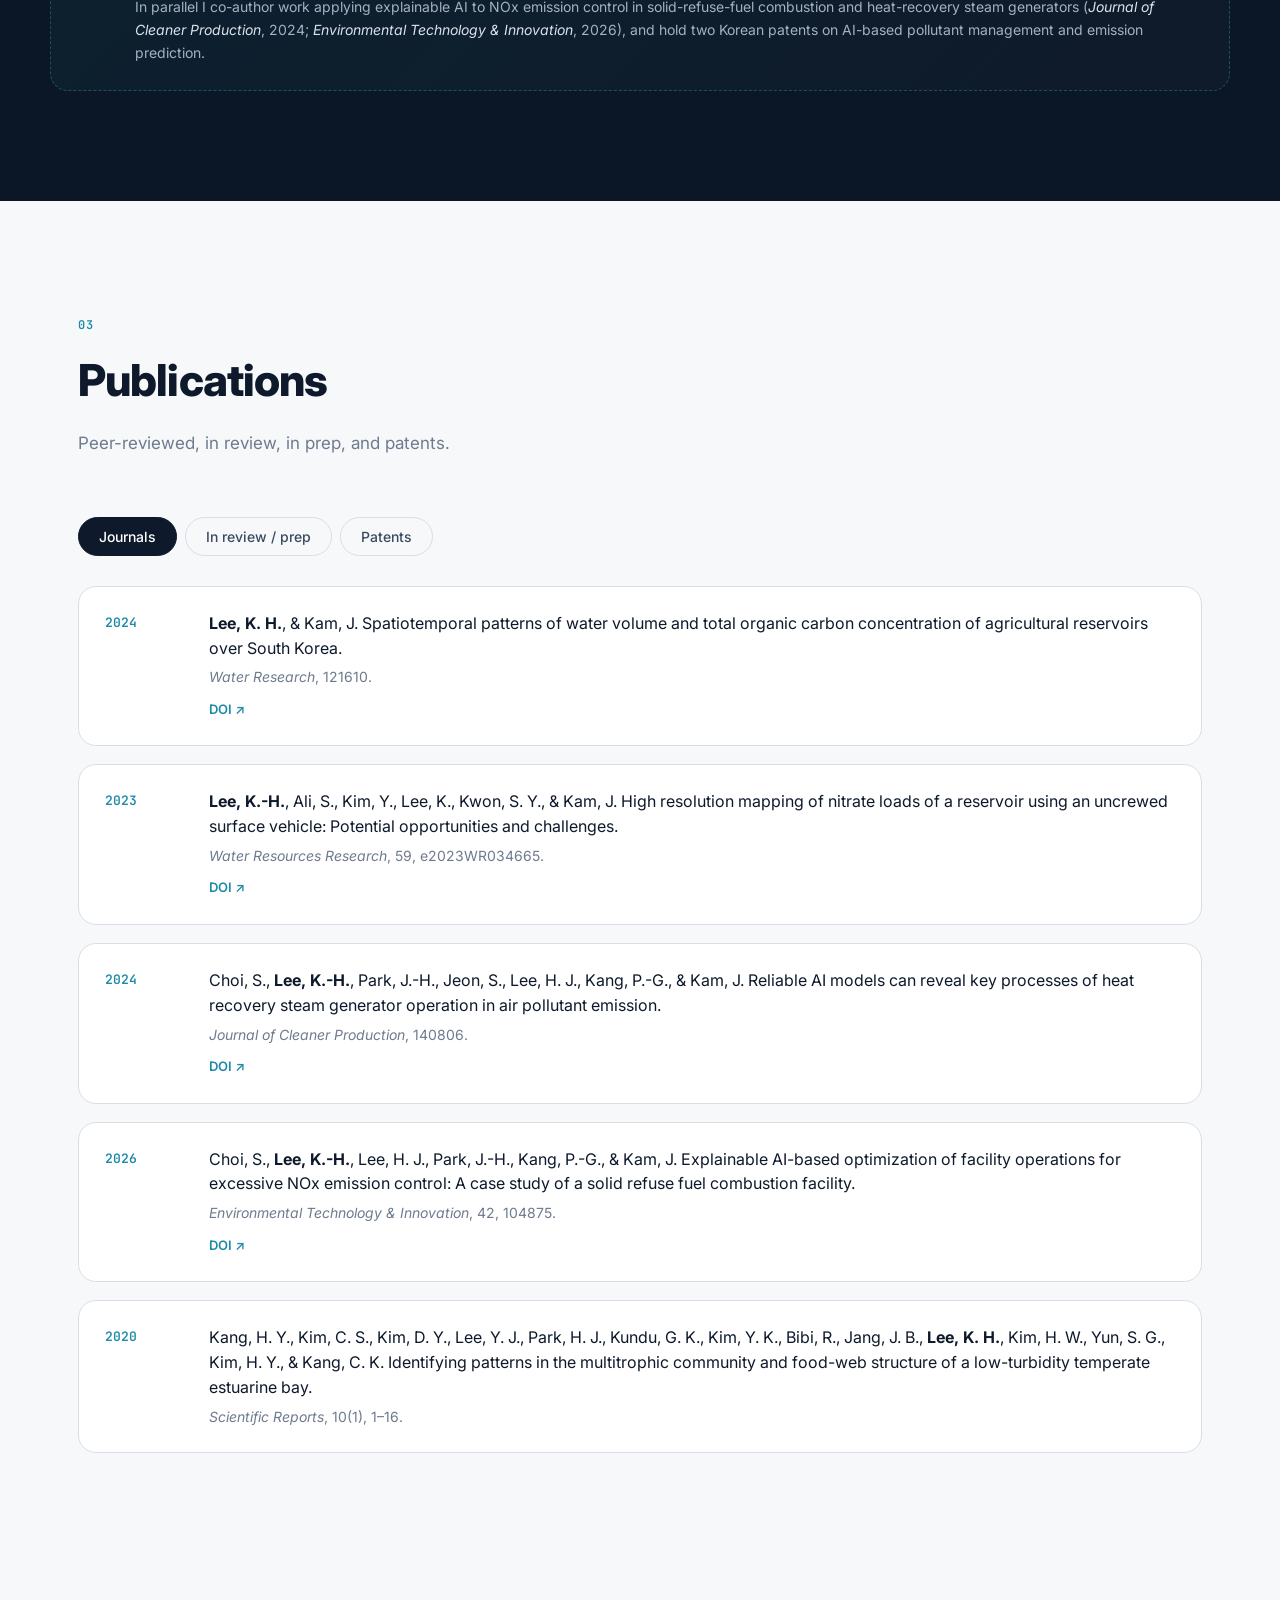
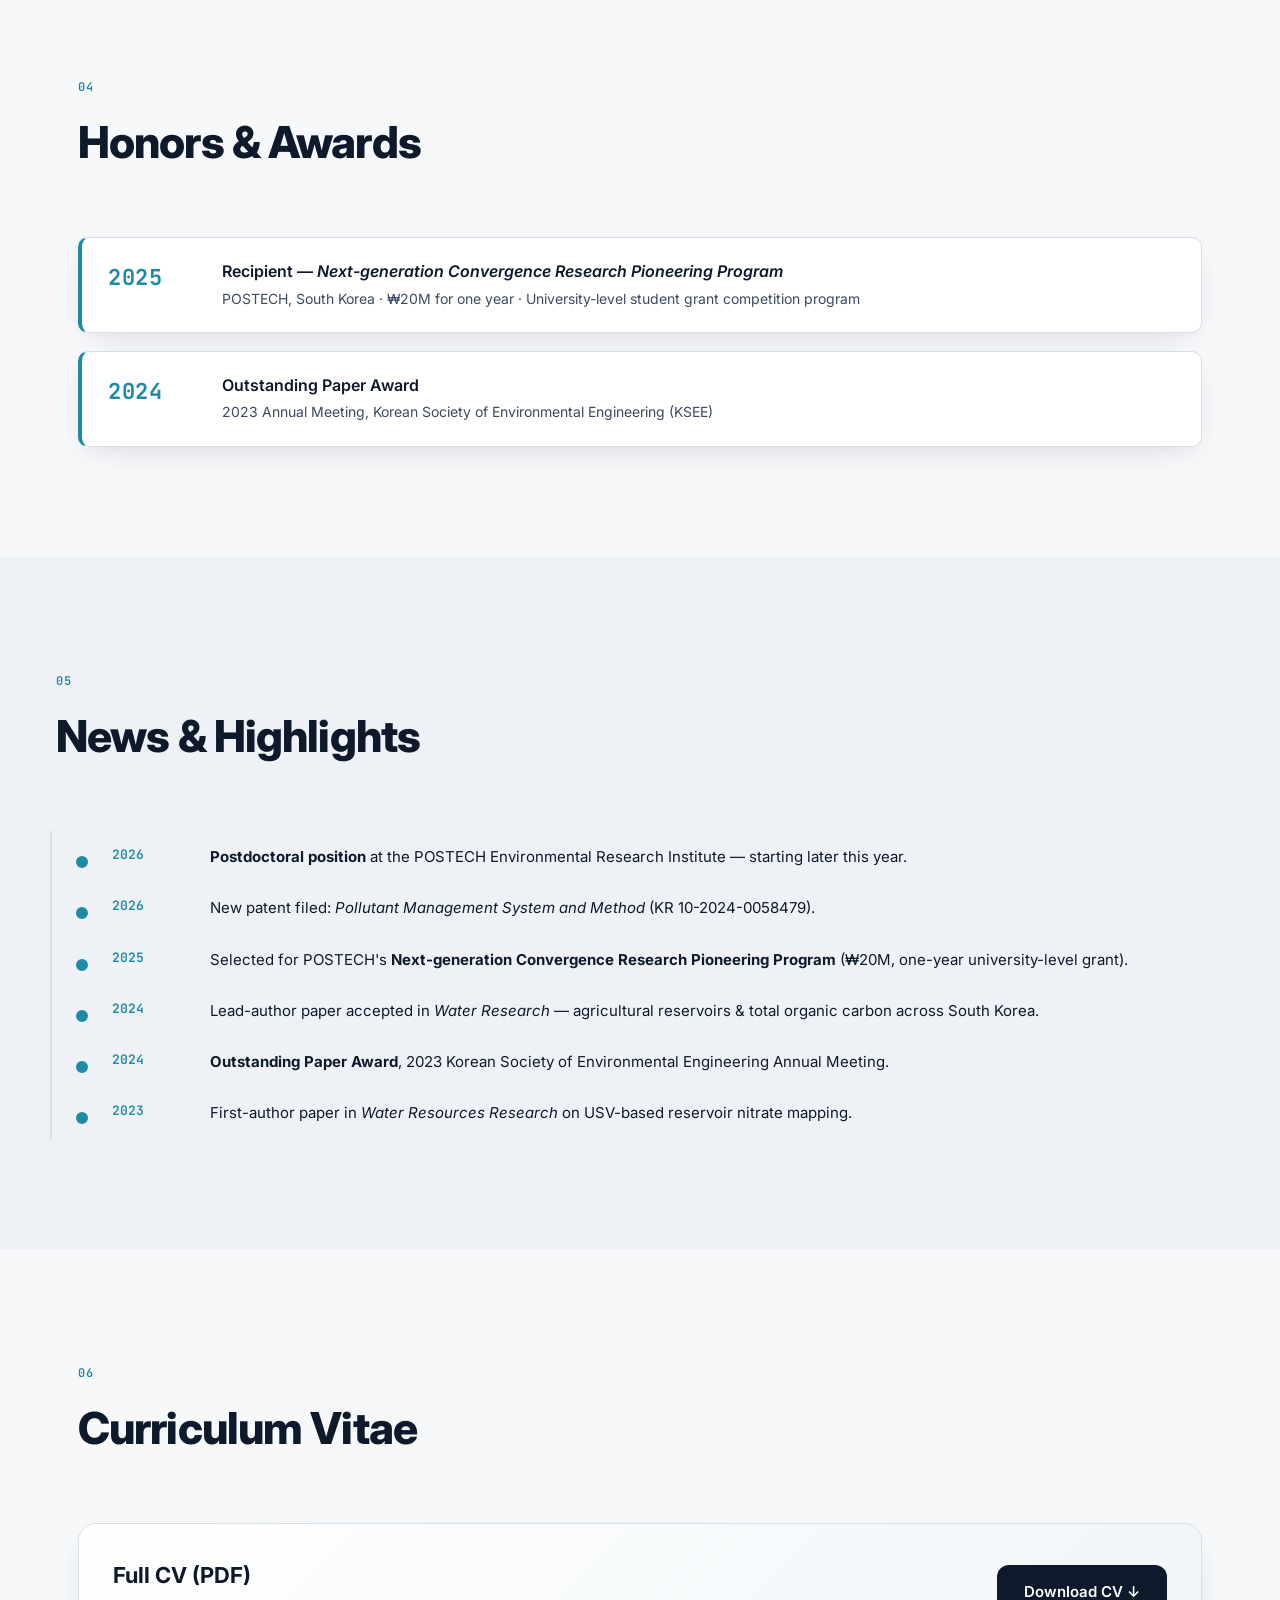
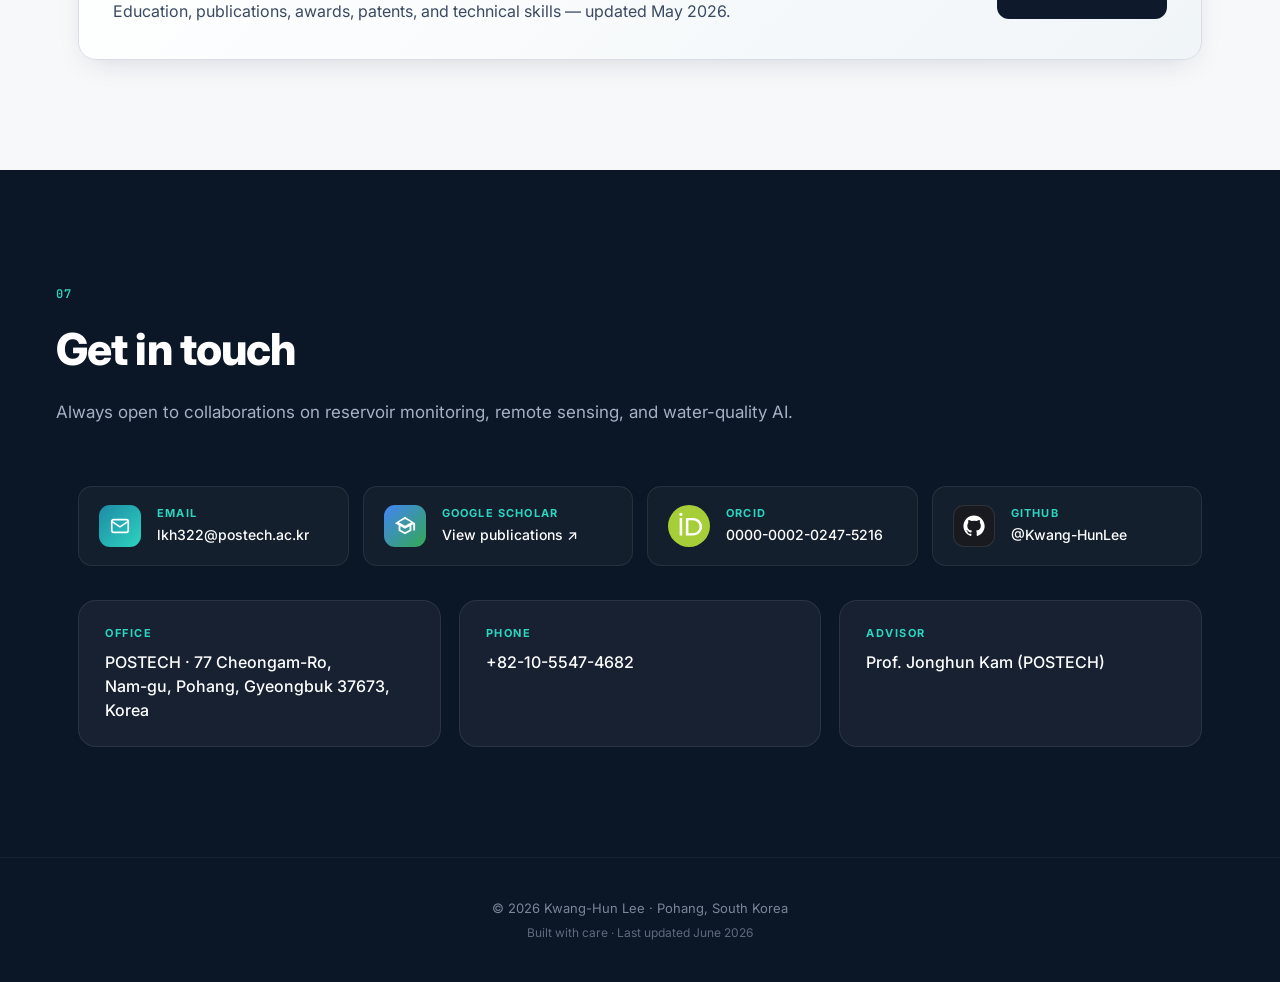
==== commit ef3f5798: "Add English scEDI drought monitor page for GitHub Pages Seed 2026-09-02 figure set, date-driven gall" ====
--- a/index.html
+++ b/index.html
@@ -25,6 +25,7 @@
       <a href="#honors">Awards</a>
       <a href="#news">News</a>
       <a href="#cv">CV</a>
+      <a href="drought/">Drought</a>
       <a href="#contact">Contact</a>
     </nav>
     <button class="nav-toggle" aria-label="Open menu" id="navToggle">
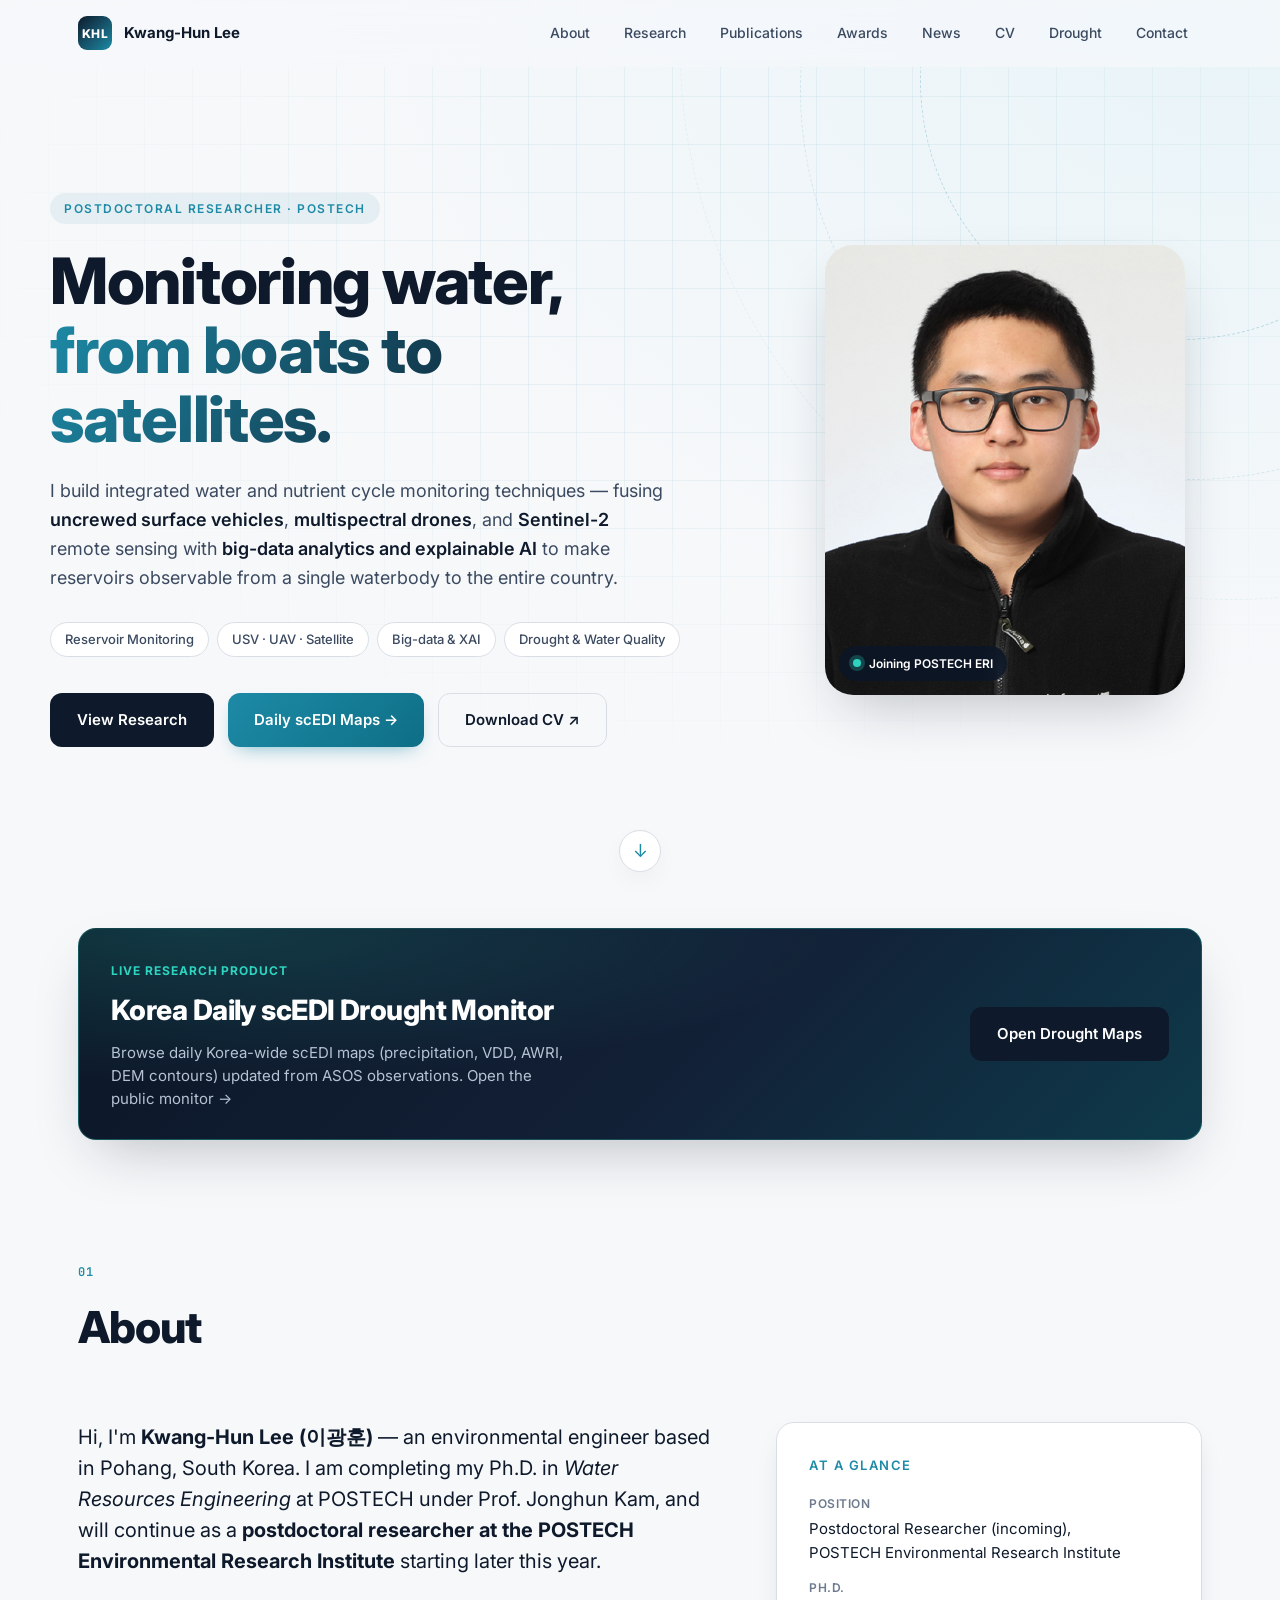
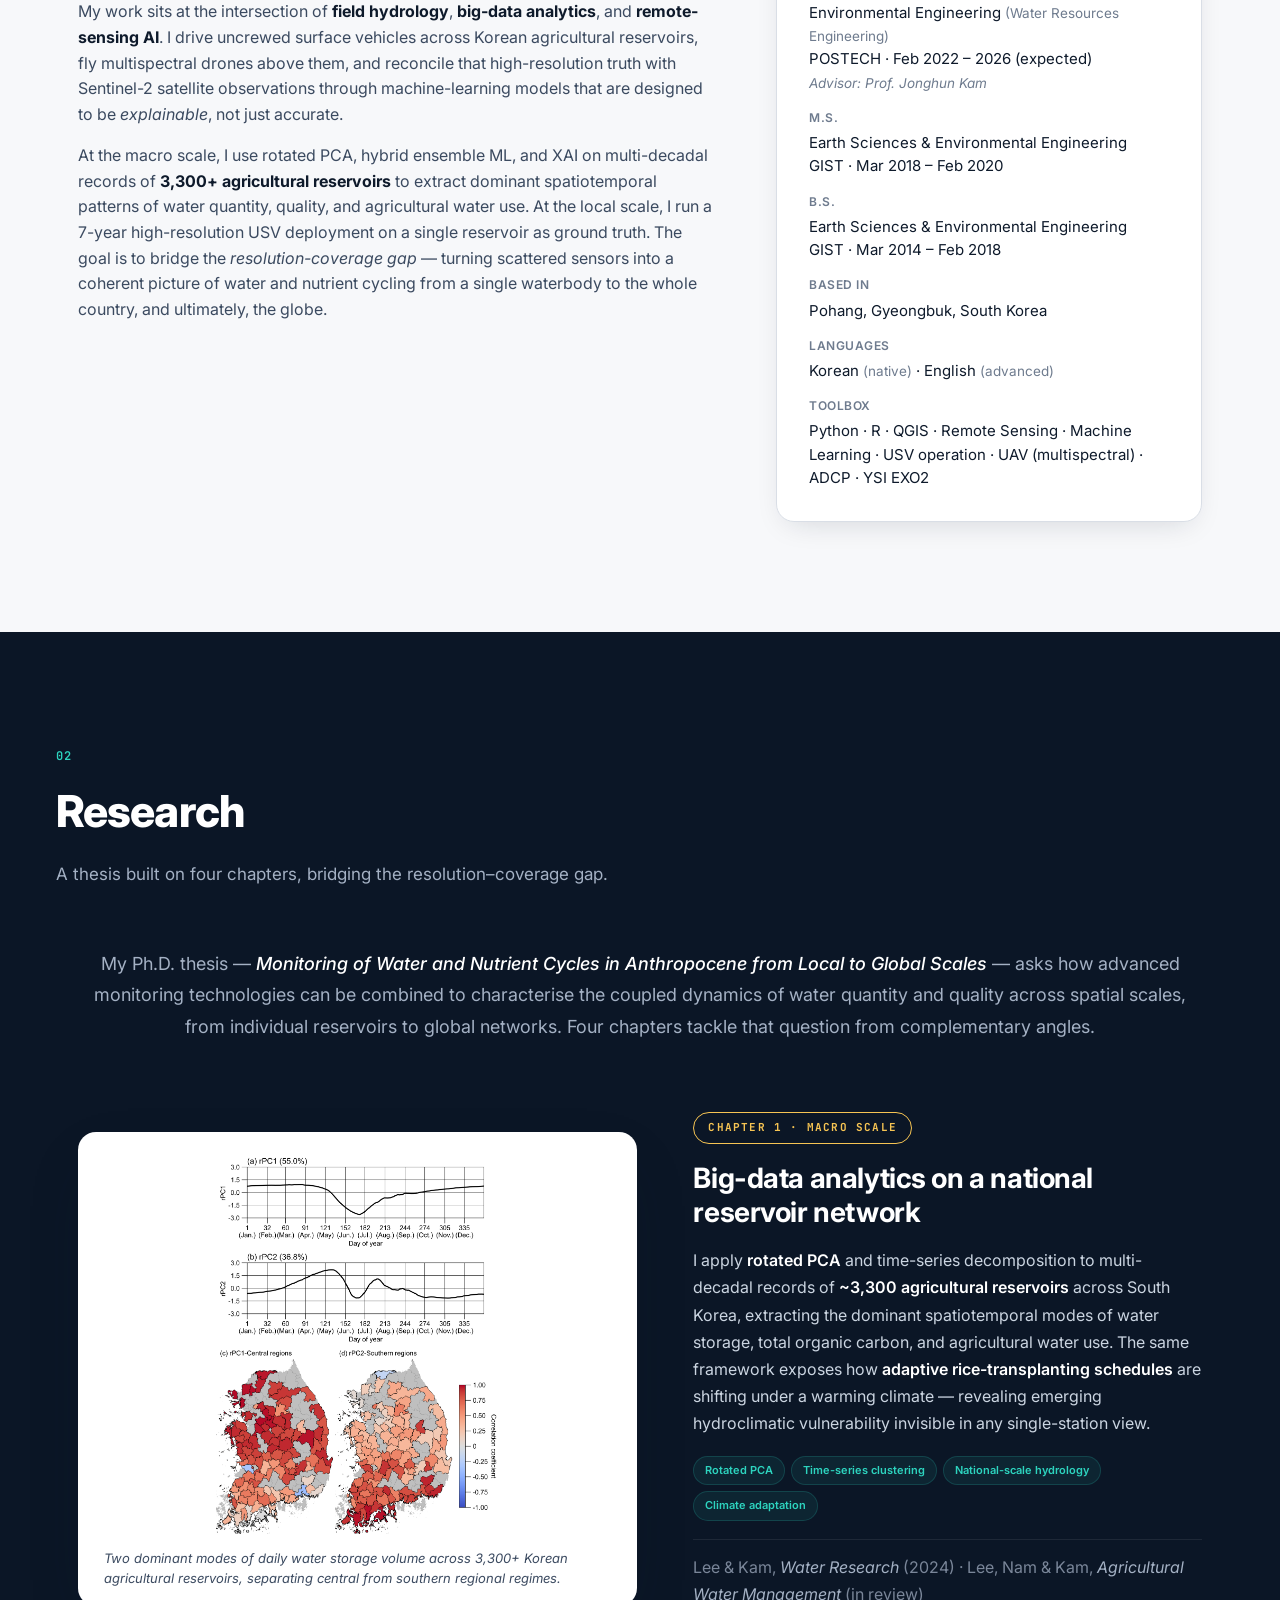
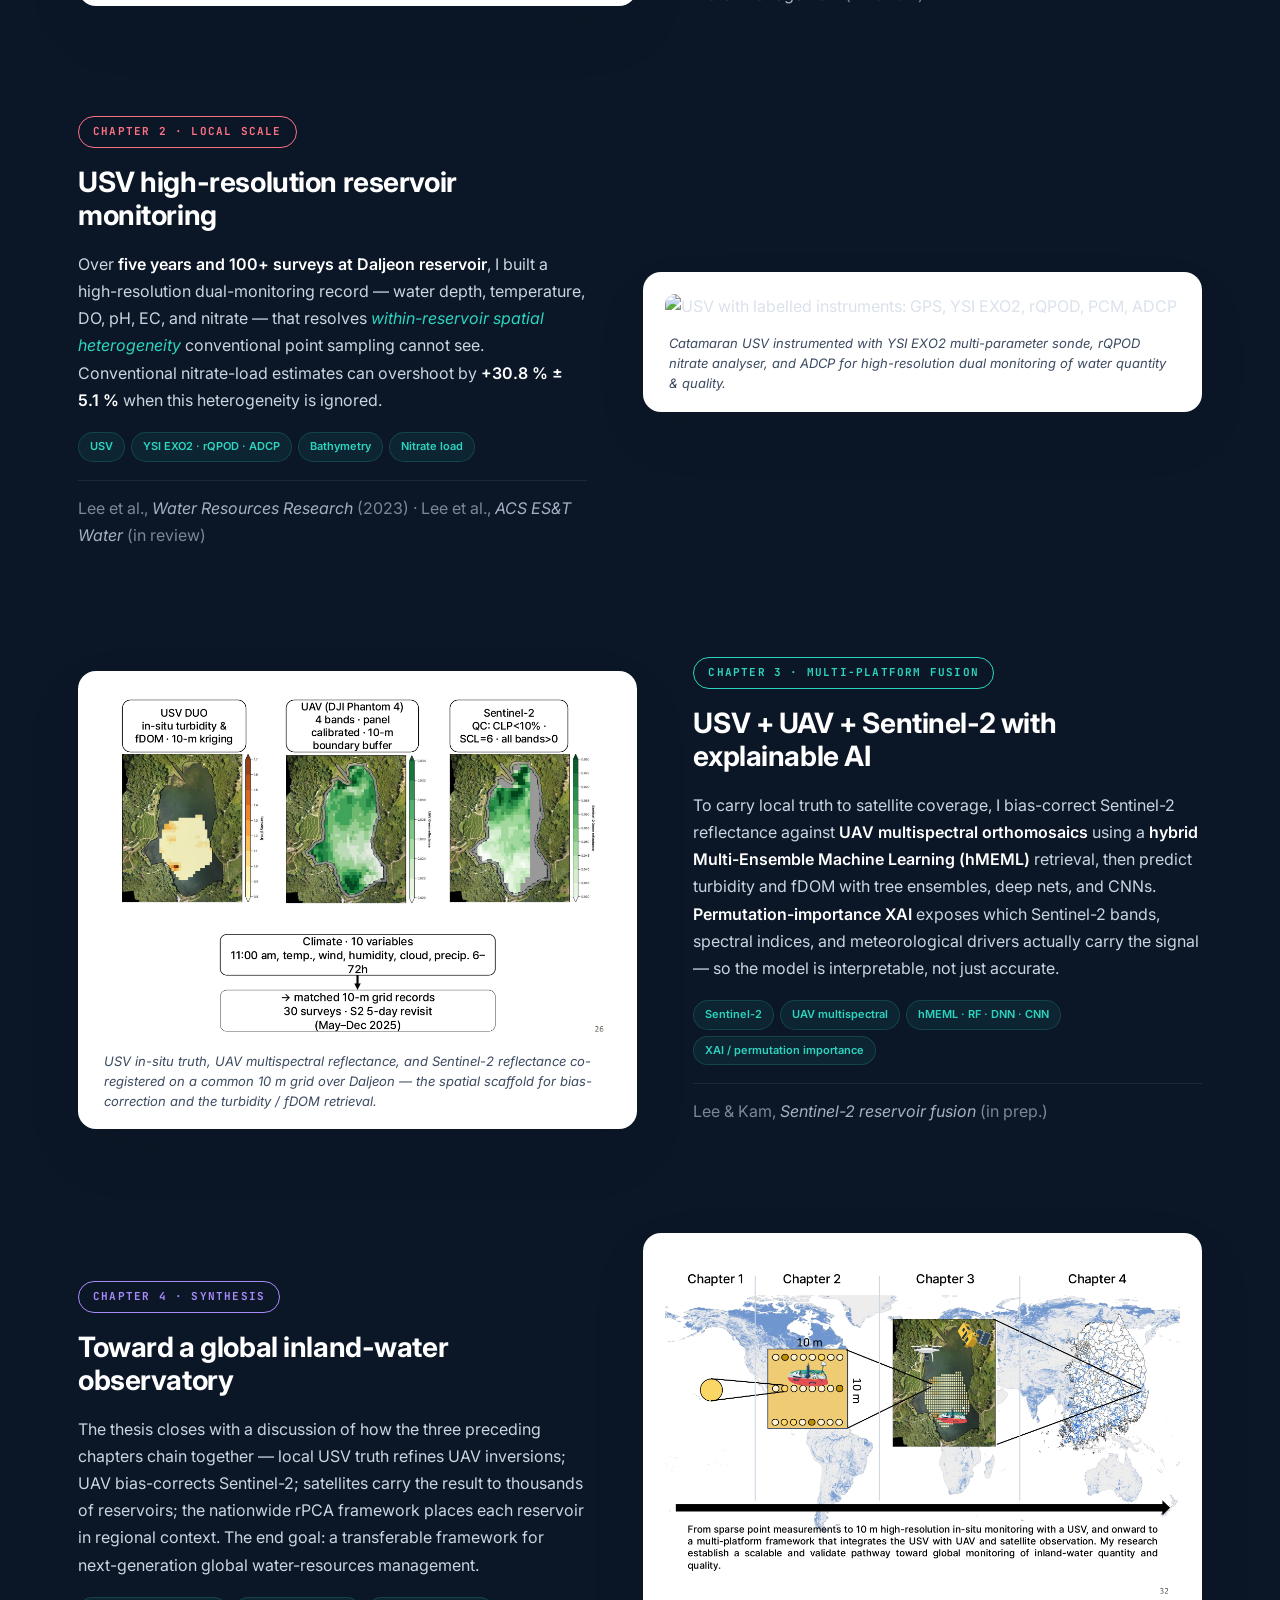
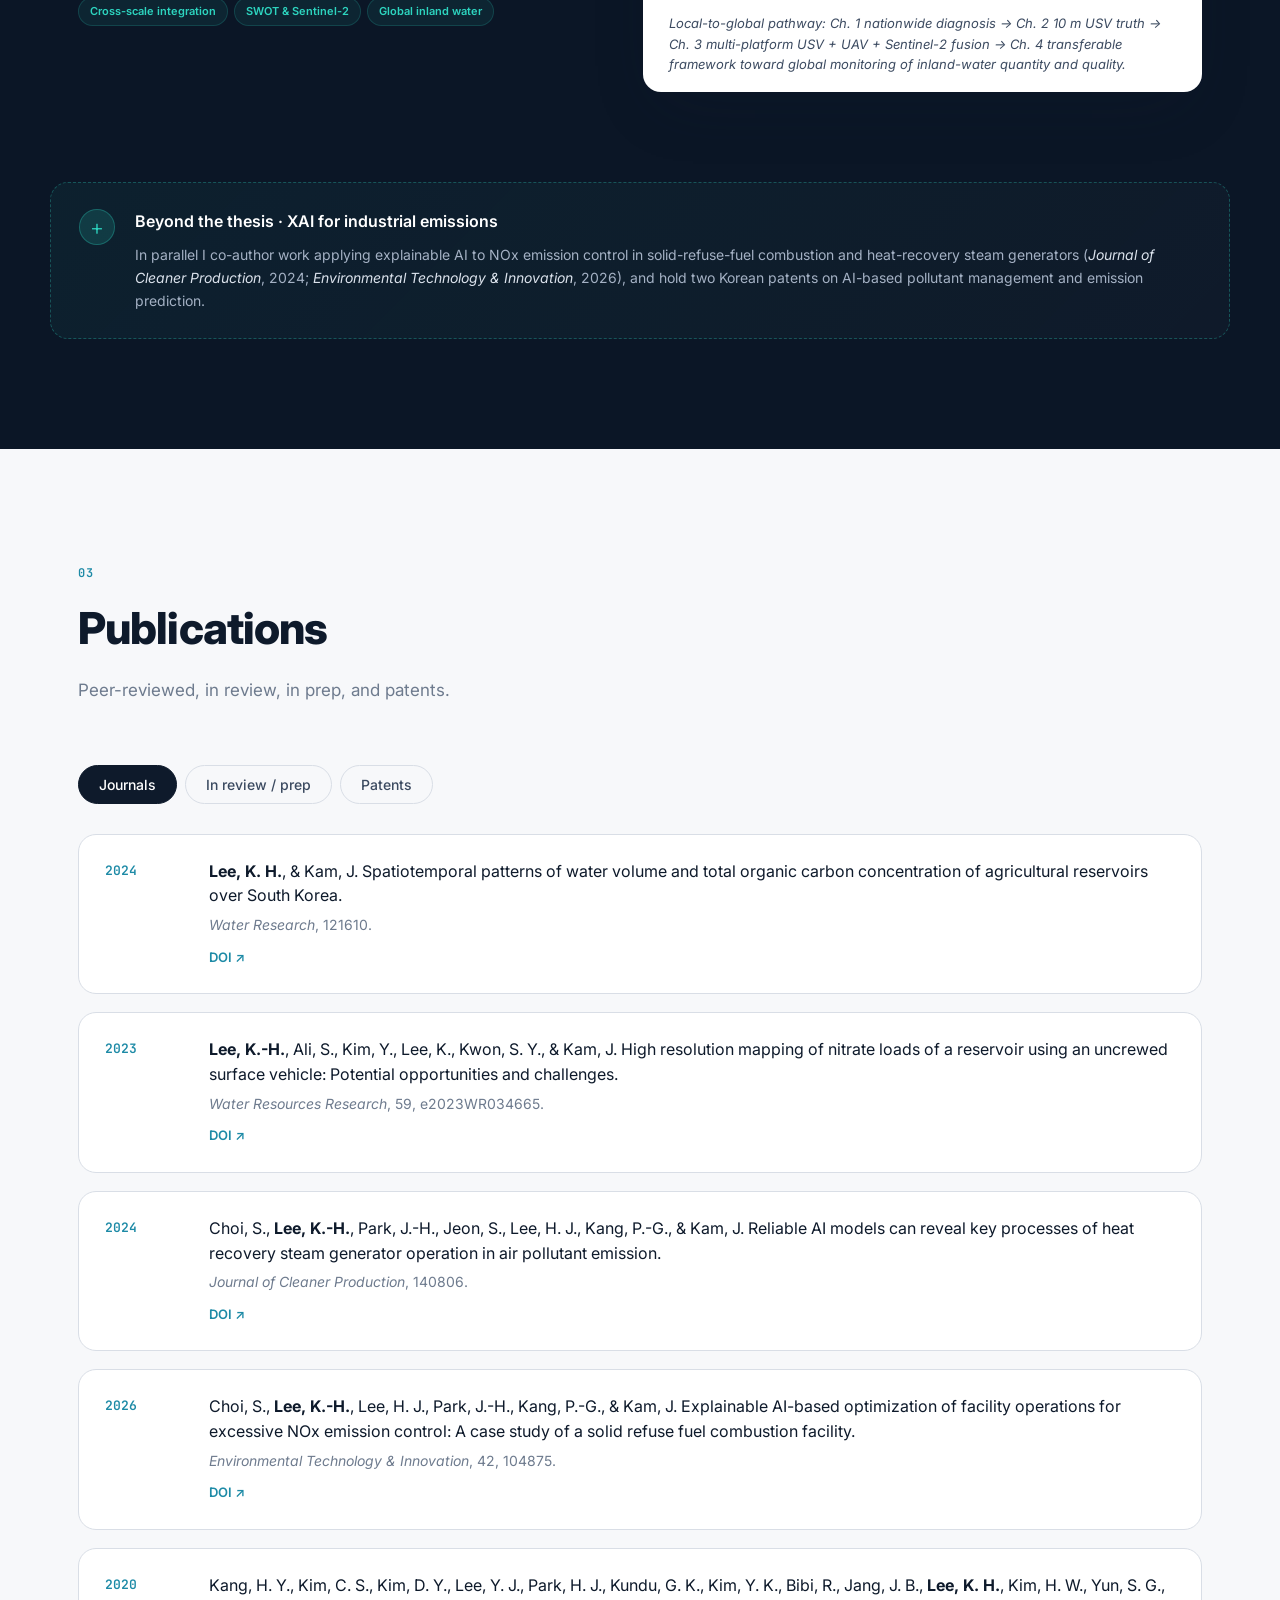
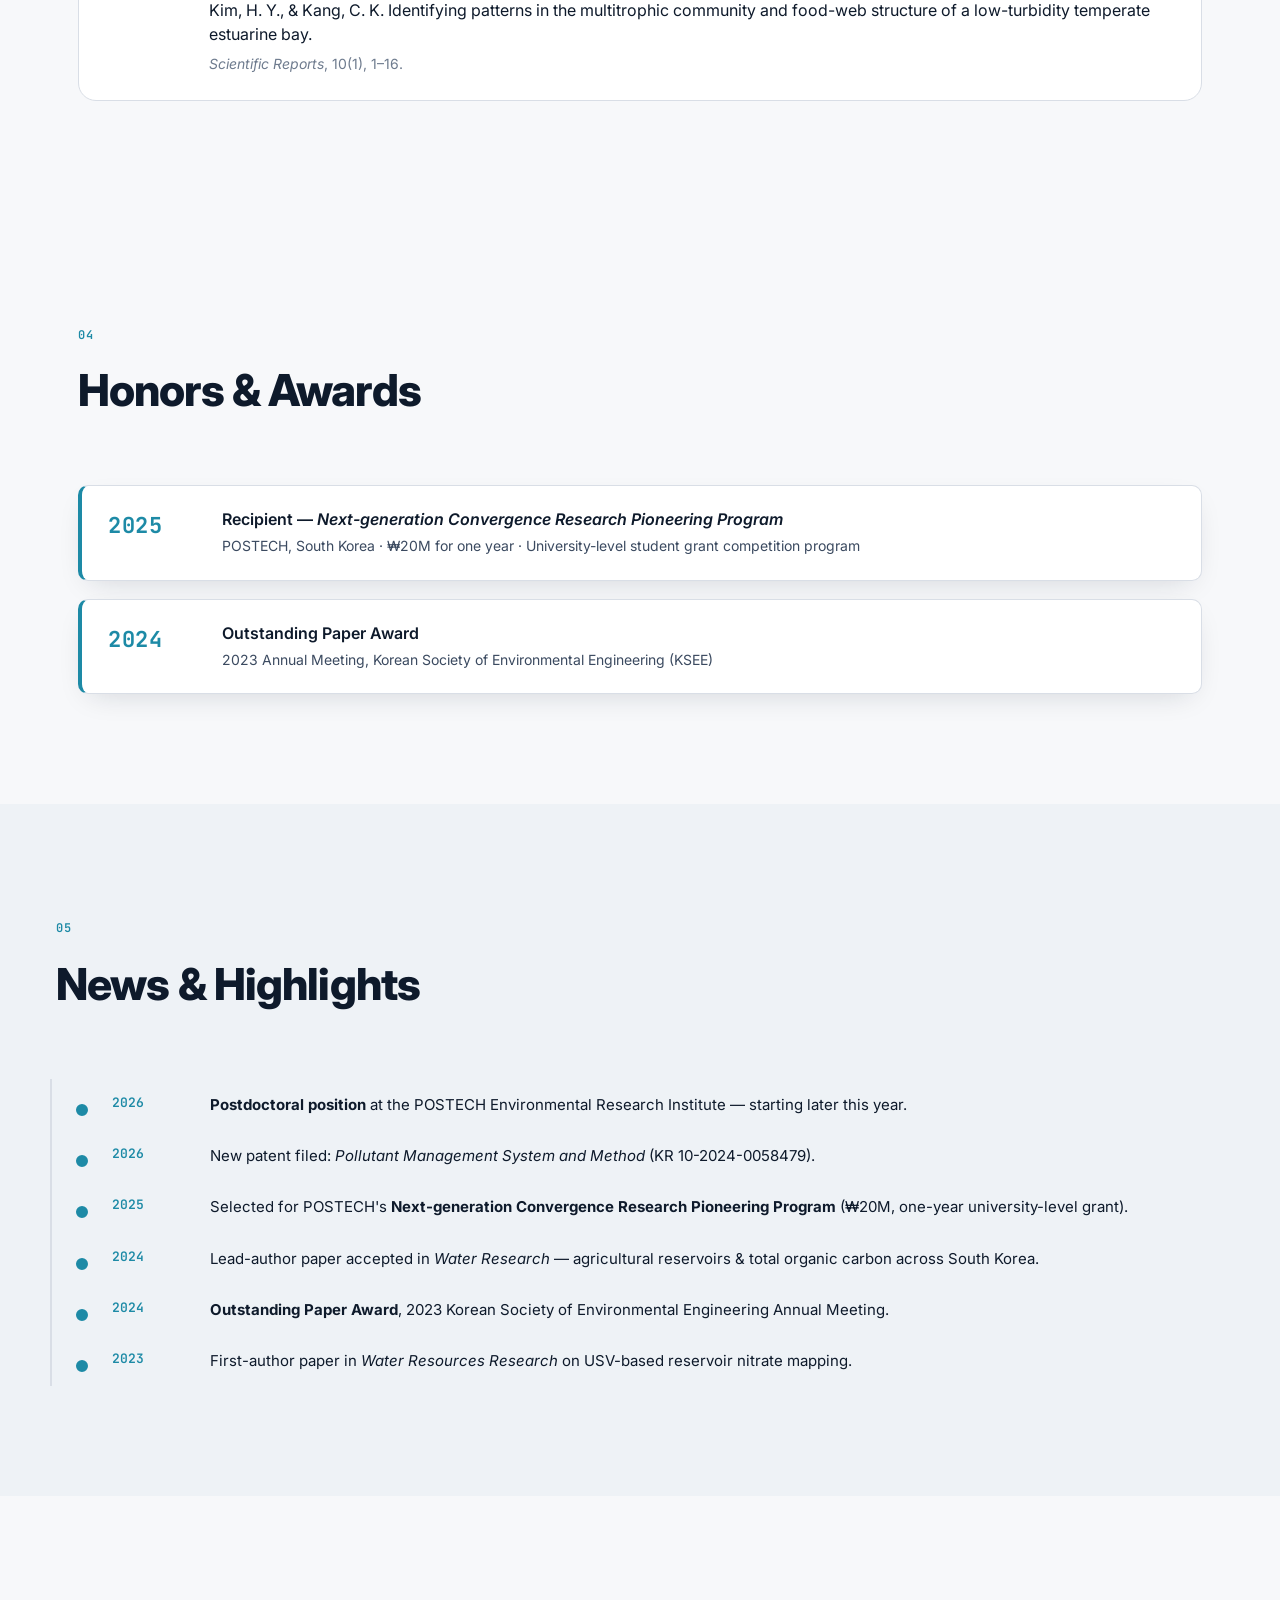
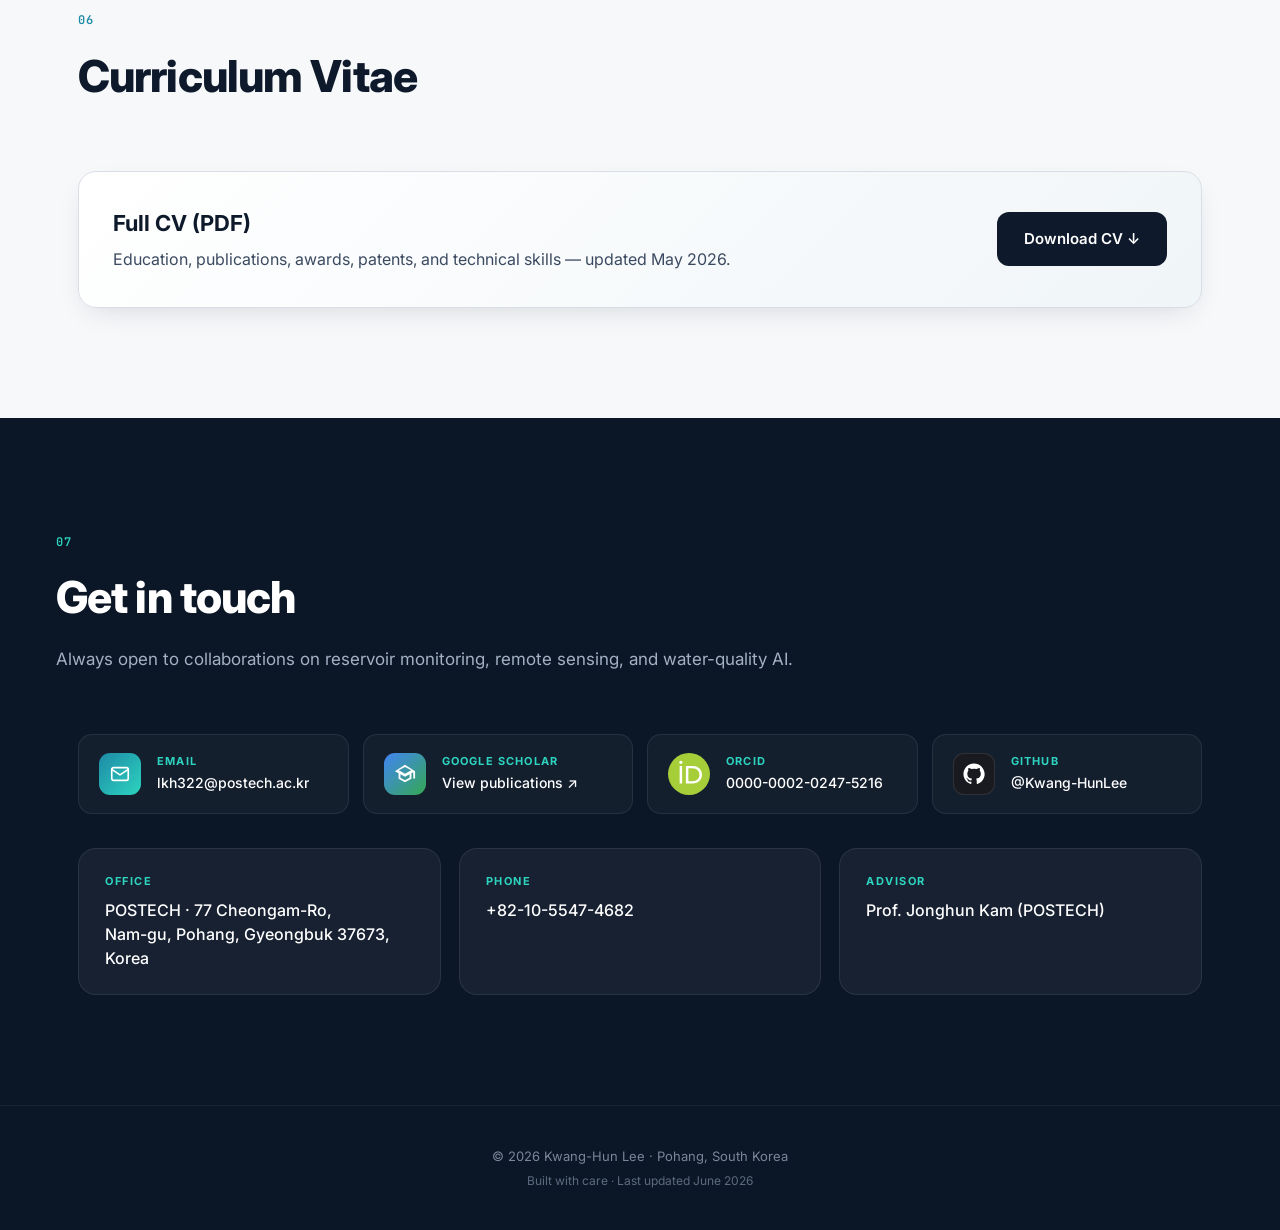
==== commit f62dd7b2: "Add homepage banner and CTA linking to drought scEDI monitor" ====
--- a/index.html
+++ b/index.html
@@ -64,6 +64,7 @@
       </div>
       <div class="hero-cta">
         <a href="#research" class="btn btn-primary">View Research</a>
+        <a href="drought/" class="btn btn-accent">Daily scEDI Maps →</a>
         <a href="files/CV_Kwang-Hun_Lee.pdf" target="_blank" class="btn btn-ghost">Download CV ↗</a>
       </div>
     </div>
@@ -78,6 +79,24 @@
     </div>
   </div>
   <a class="hero-scroll" href="#about" aria-label="Scroll down">↓</a>
+</section>
+
+
+<!-- ============== DROUGHT MONITOR BANNER ============== -->
+<section class="section drought-banner-wrap" id="drought-monitor">
+  <a class="drought-banner" href="drought/">
+    <div class="drought-banner-copy">
+      <span class="drought-banner-eyebrow">Live research product</span>
+      <h2>Korea Daily scEDI Drought Monitor</h2>
+      <p>
+        Browse daily Korea-wide scEDI maps (precipitation, VDD, AWRI, DEM contours)
+        updated from ASOS observations. Open the public monitor →
+      </p>
+    </div>
+    <div class="drought-banner-cta">
+      <span class="btn btn-primary">Open Drought Maps</span>
+    </div>
+  </a>
 </section>
 
 <!-- ============== ABOUT ============== -->
--- a/style.css
+++ b/style.css
@@ -699,3 +699,49 @@
 }
 .footer p{ margin:4px 0; }
 .footer-sub{ color:#5d6b80; font-size:12px; }
+
+
+/* =============================================================
+   DROUGHT MONITOR BANNER + accent button
+============================================================= */
+.btn-accent{
+  background:linear-gradient(135deg, var(--accent), #0e6f86);
+  color:#fff;
+  border:none;
+  box-shadow:0 8px 20px -10px rgba(29,138,166,.7);
+}
+.btn-accent:hover{ filter:brightness(1.06); color:#fff; }
+
+.drought-banner-wrap{ padding-top:28px; padding-bottom:8px; }
+.drought-banner{
+  max-width:var(--max); margin:0 auto;
+  display:flex; align-items:center; justify-content:space-between; gap:28px;
+  padding:28px 32px;
+  border-radius:var(--radius);
+  background:
+    radial-gradient(1200px 280px at 10% 0%, rgba(45,212,191,.18), transparent 55%),
+    linear-gradient(135deg, #0b1626 0%, #122036 55%, #0e3a4a 100%);
+  color:#e8eef6;
+  box-shadow:var(--shadow-lg);
+  border:1px solid rgba(45,212,191,.22);
+  transition:transform .25s var(--t), box-shadow .25s var(--t);
+}
+.drought-banner:hover{
+  transform:translateY(-2px);
+  box-shadow:0 28px 70px -24px rgba(14,26,43,.45);
+}
+.drought-banner-eyebrow{
+  display:inline-block;
+  font-size:12px; font-weight:700; letter-spacing:.08em; text-transform:uppercase;
+  color:var(--accent-2); margin-bottom:8px;
+}
+.drought-banner h2{
+  margin:0 0 8px; font-size:clamp(22px, 2.4vw, 28px); color:#fff; letter-spacing:-.02em;
+}
+.drought-banner p{
+  margin:0; color:#b7c3d4; font-size:15px; max-width:52ch; line-height:1.55;
+}
+.drought-banner-cta{ flex-shrink:0; }
+@media (max-width: 820px){
+  .drought-banner{ flex-direction:column; align-items:flex-start; padding:24px; }
+}
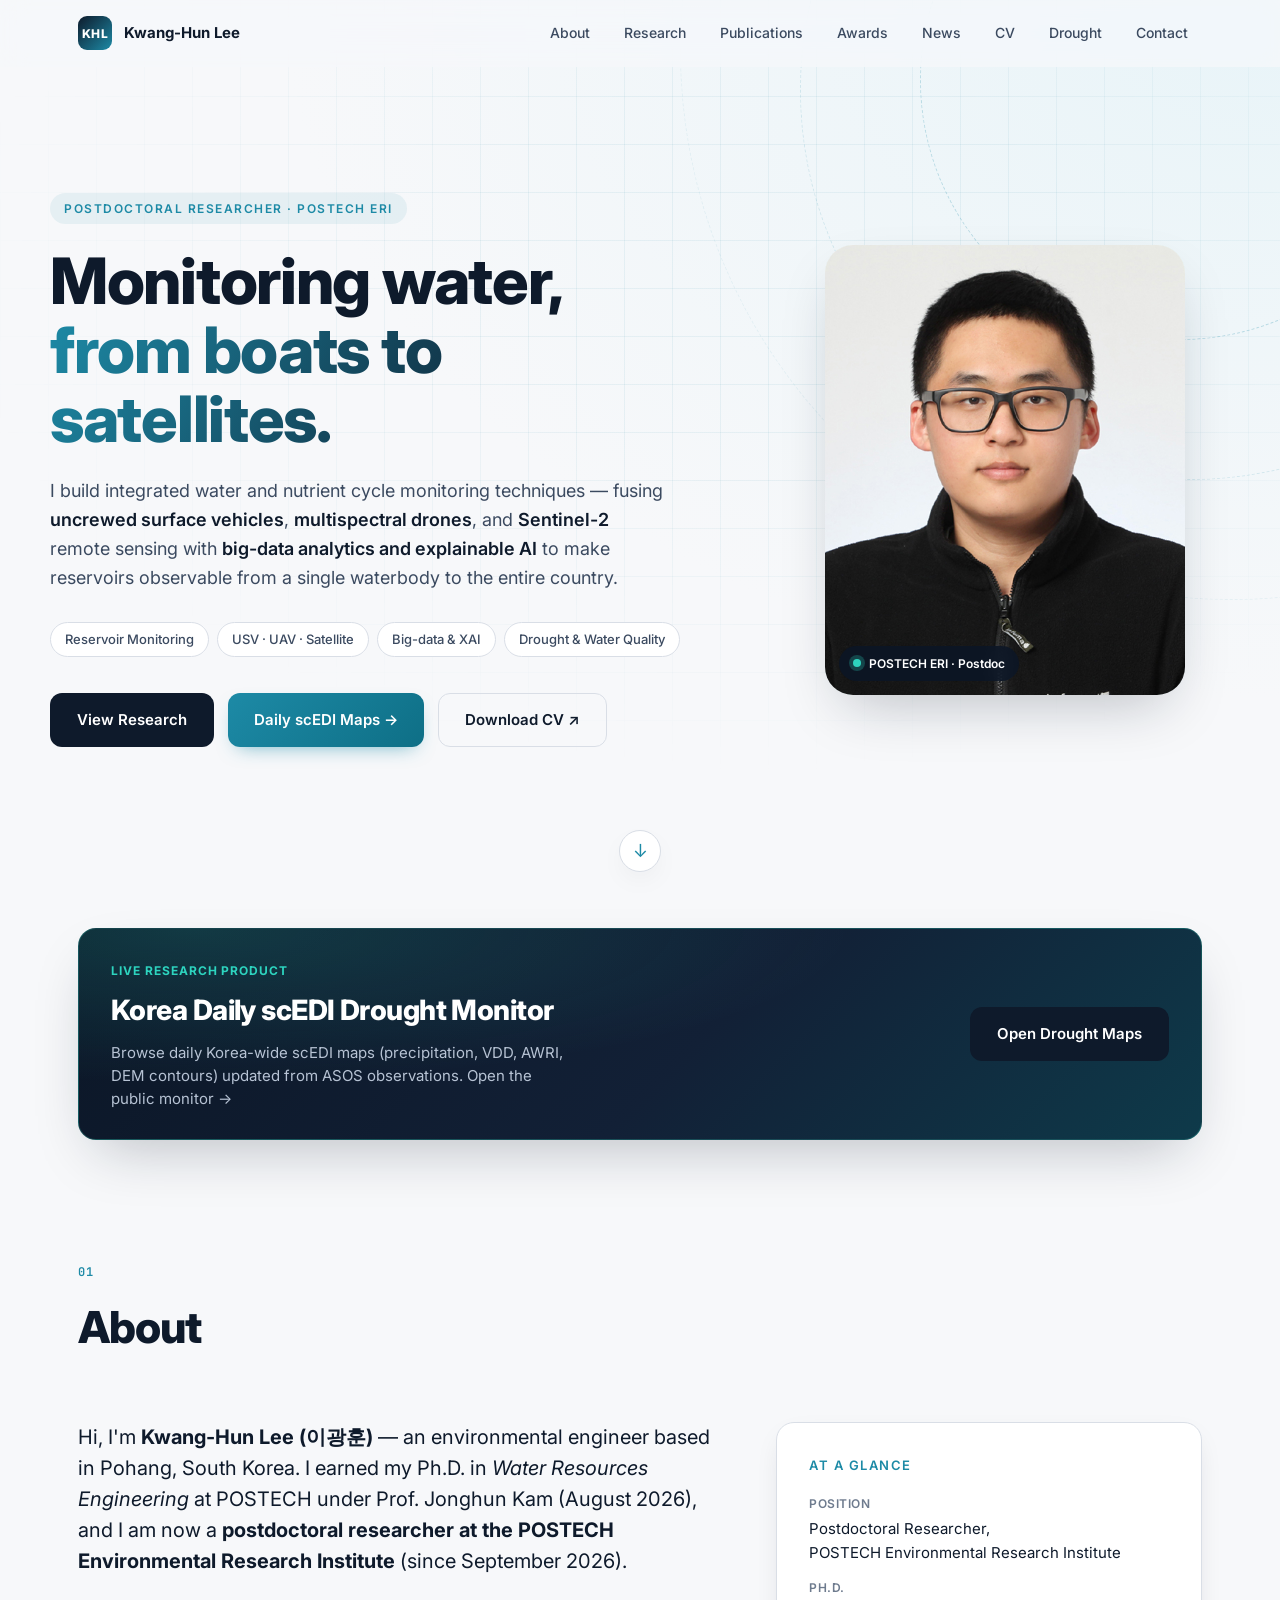
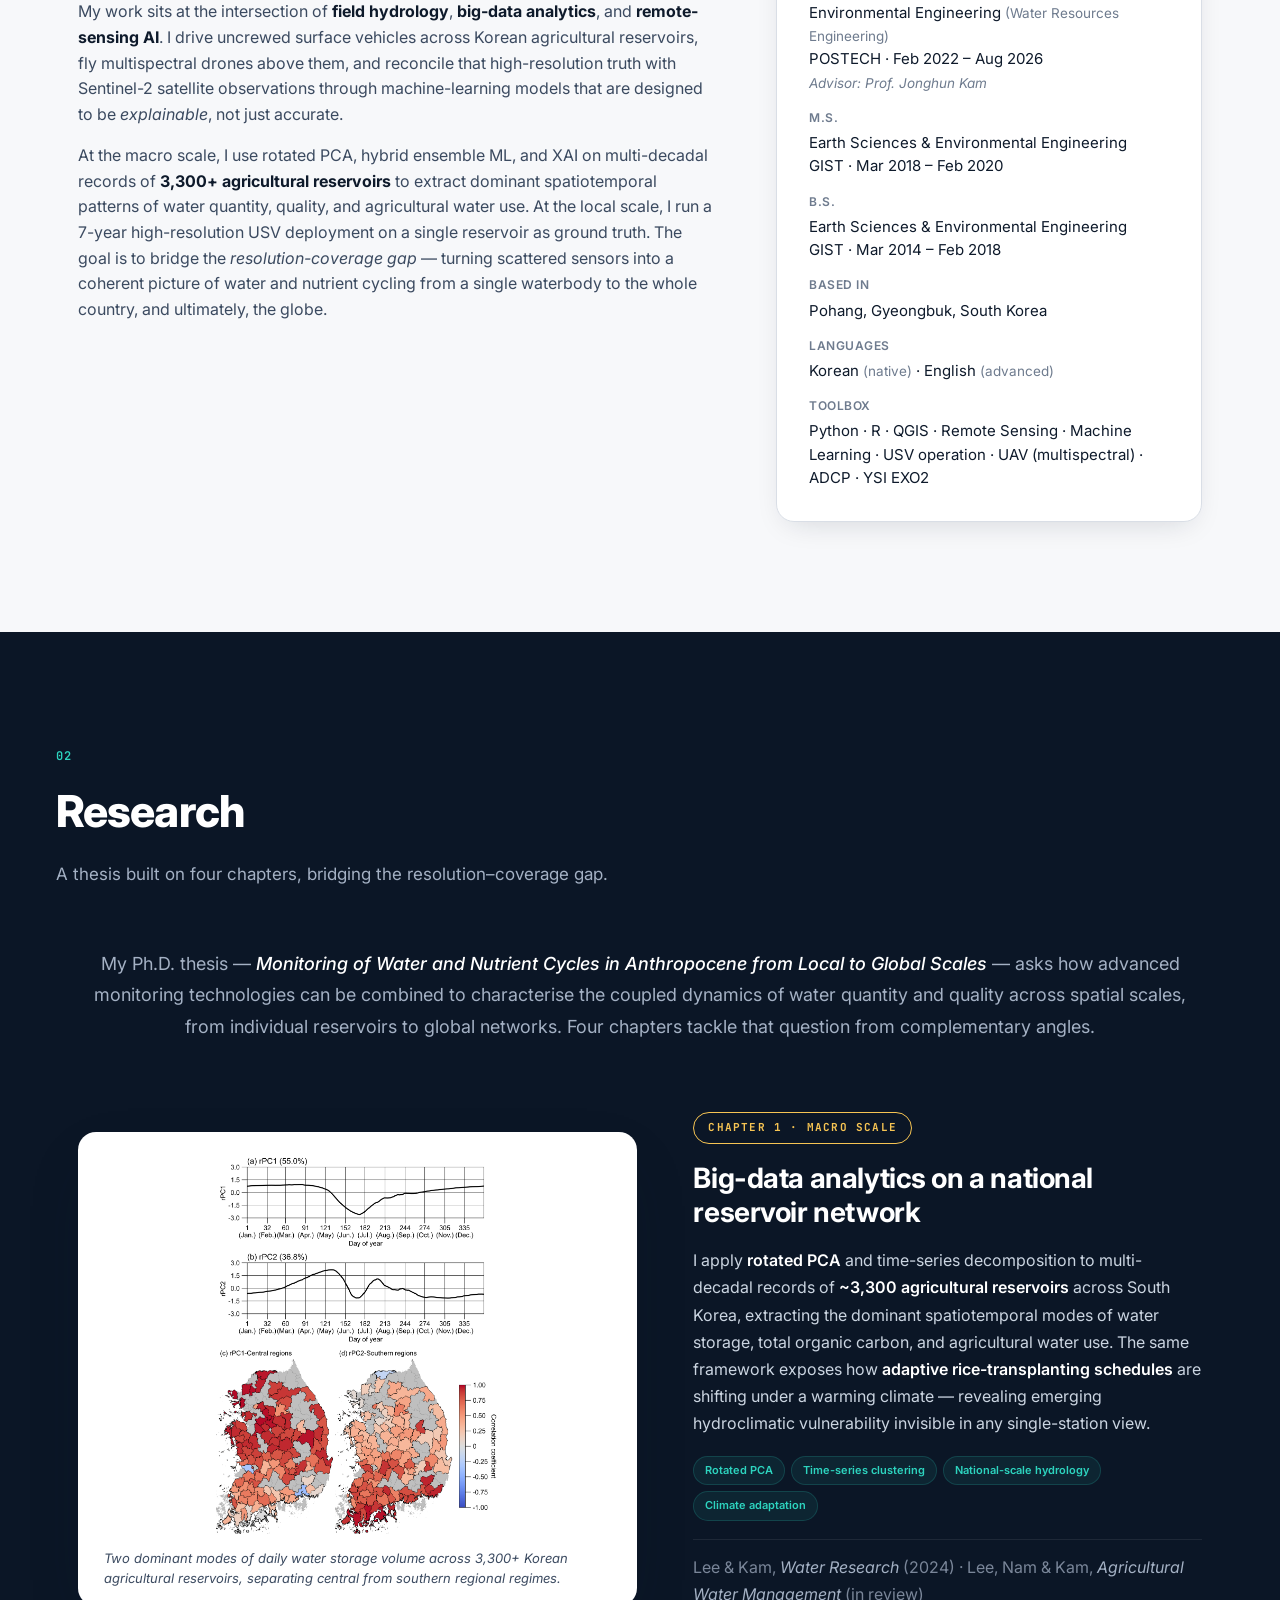
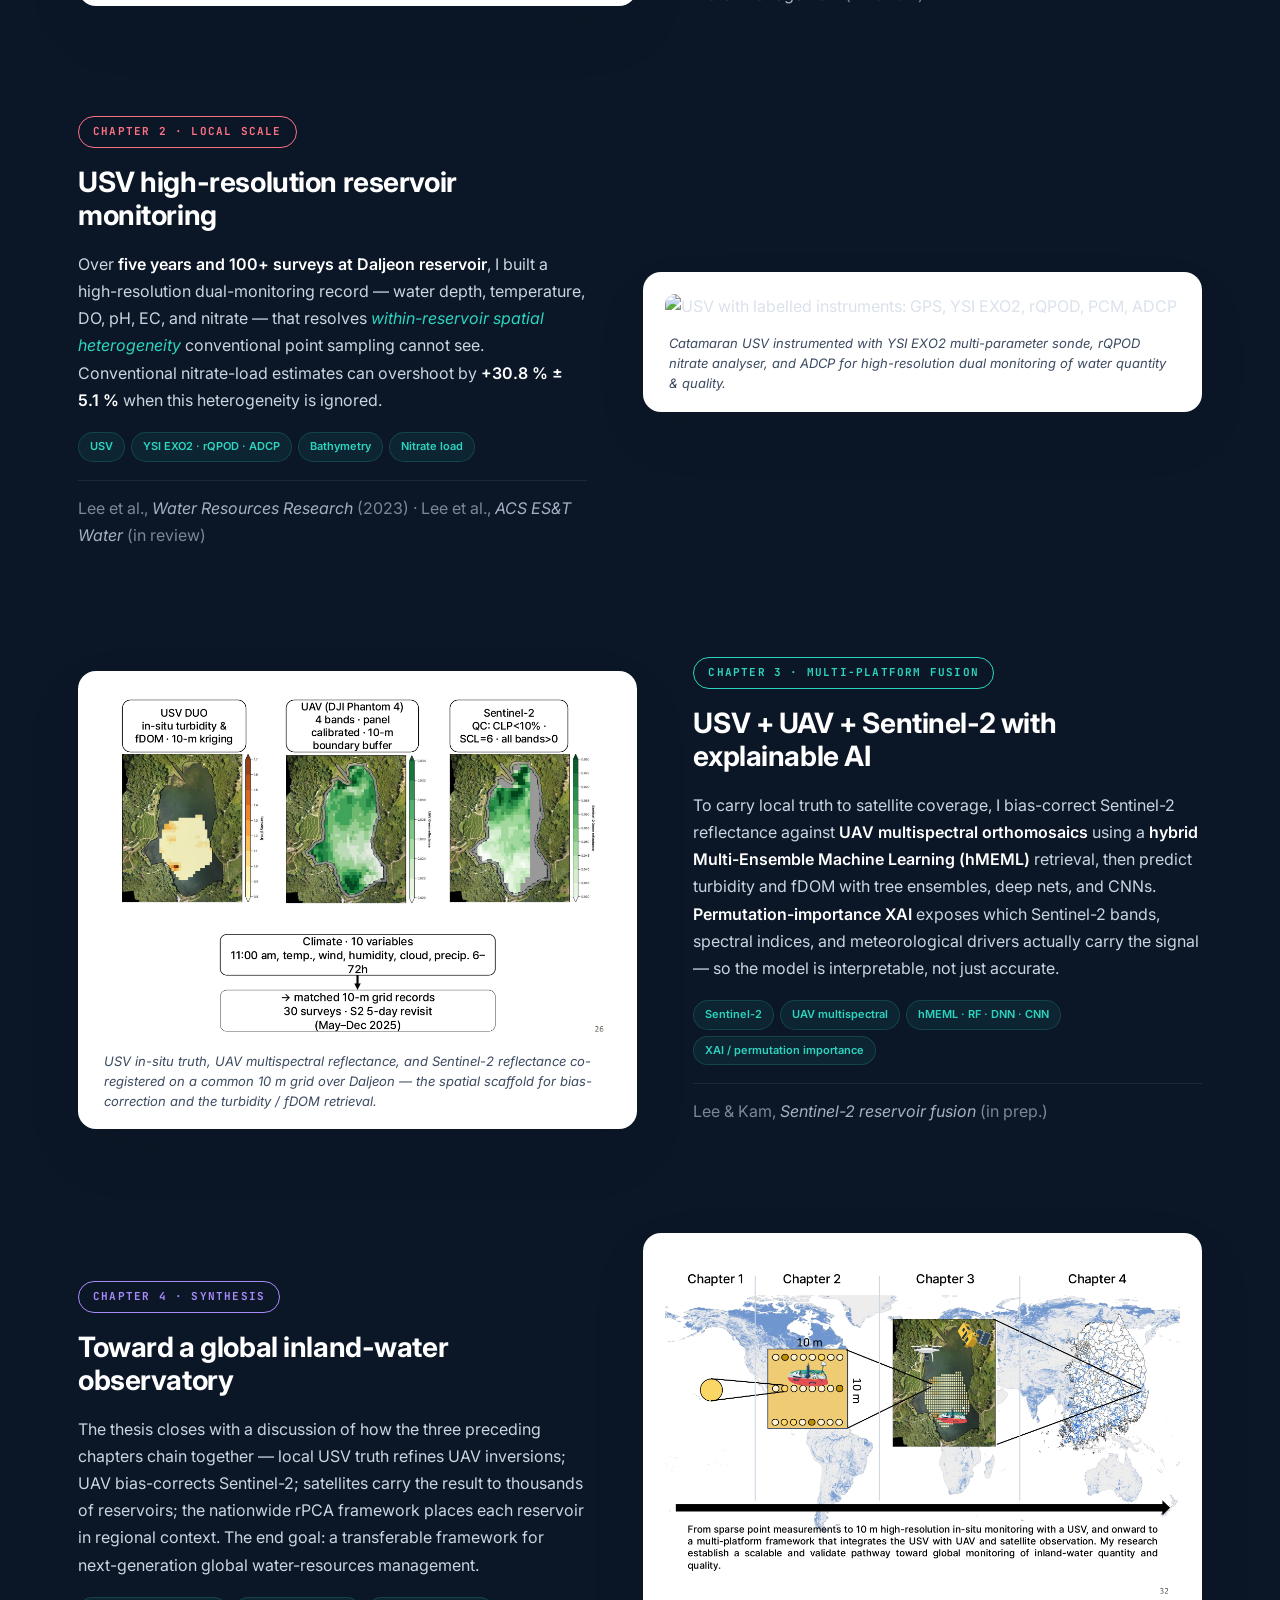
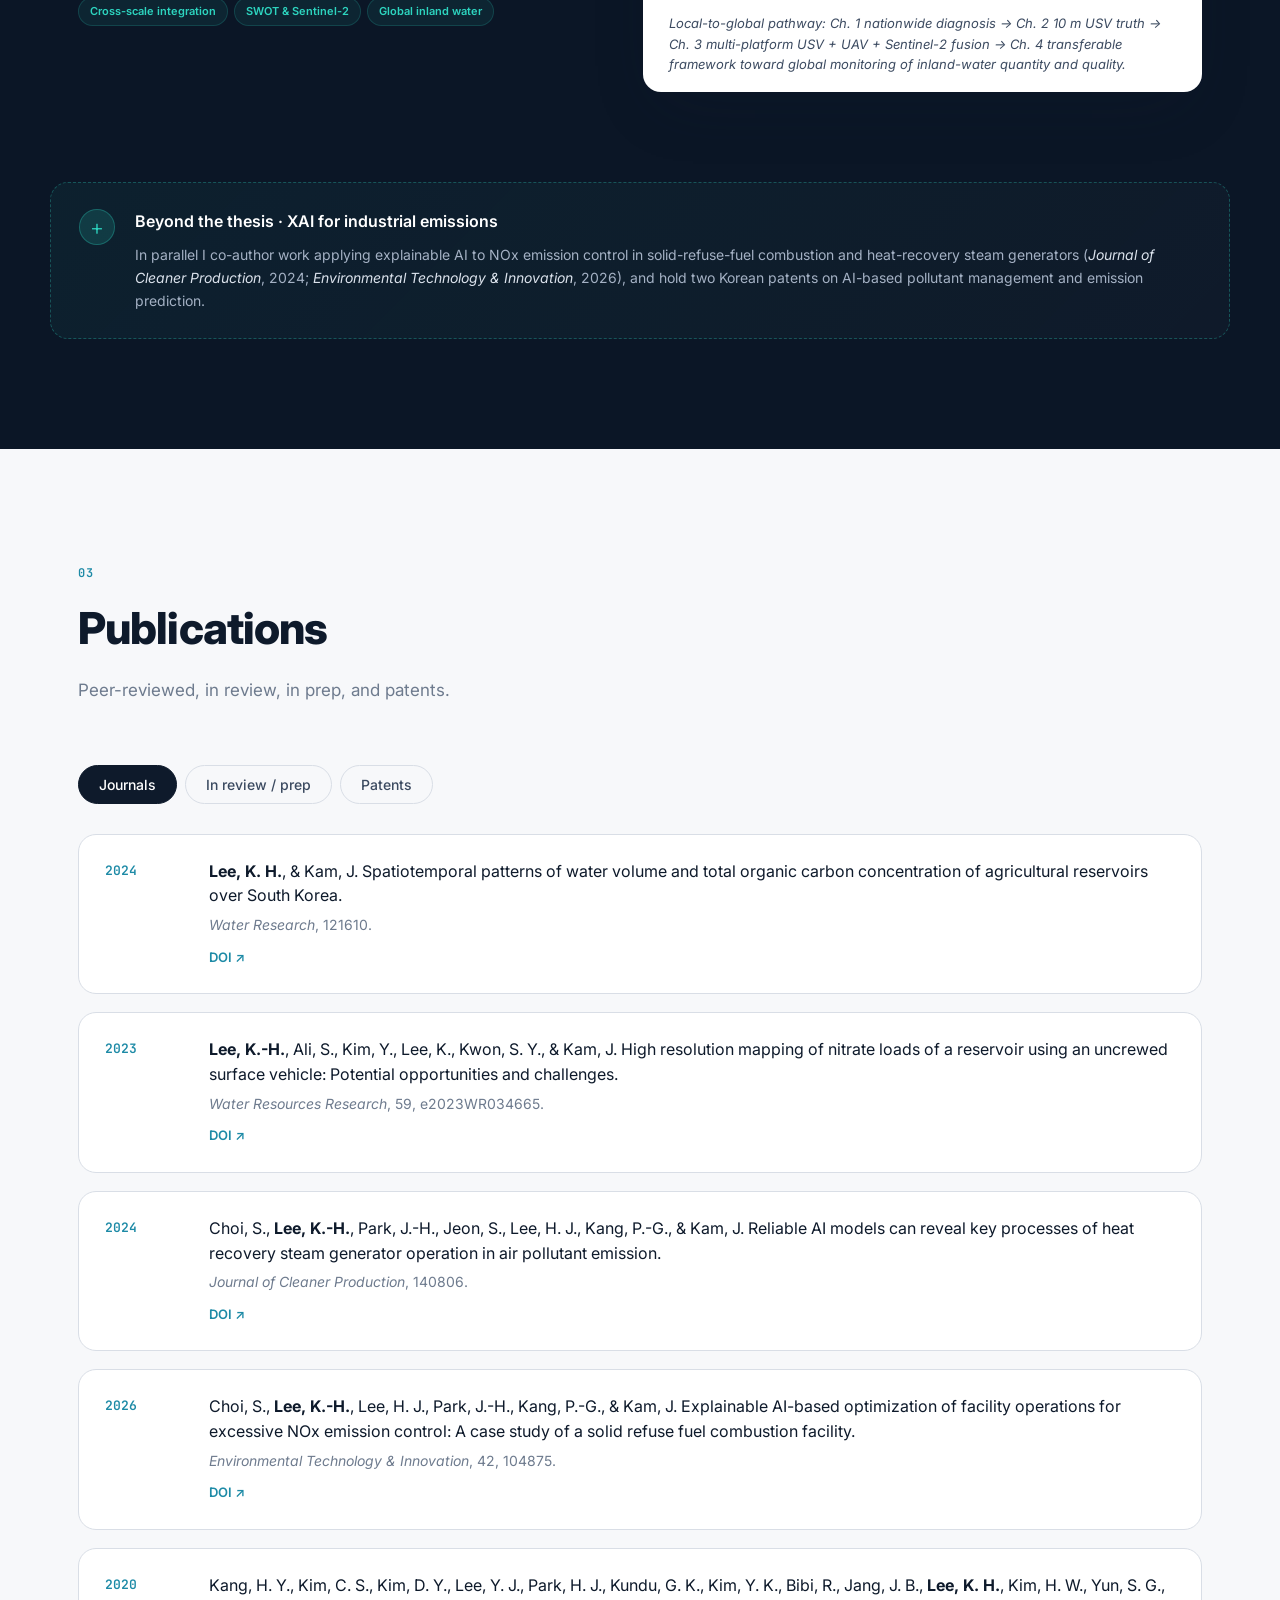
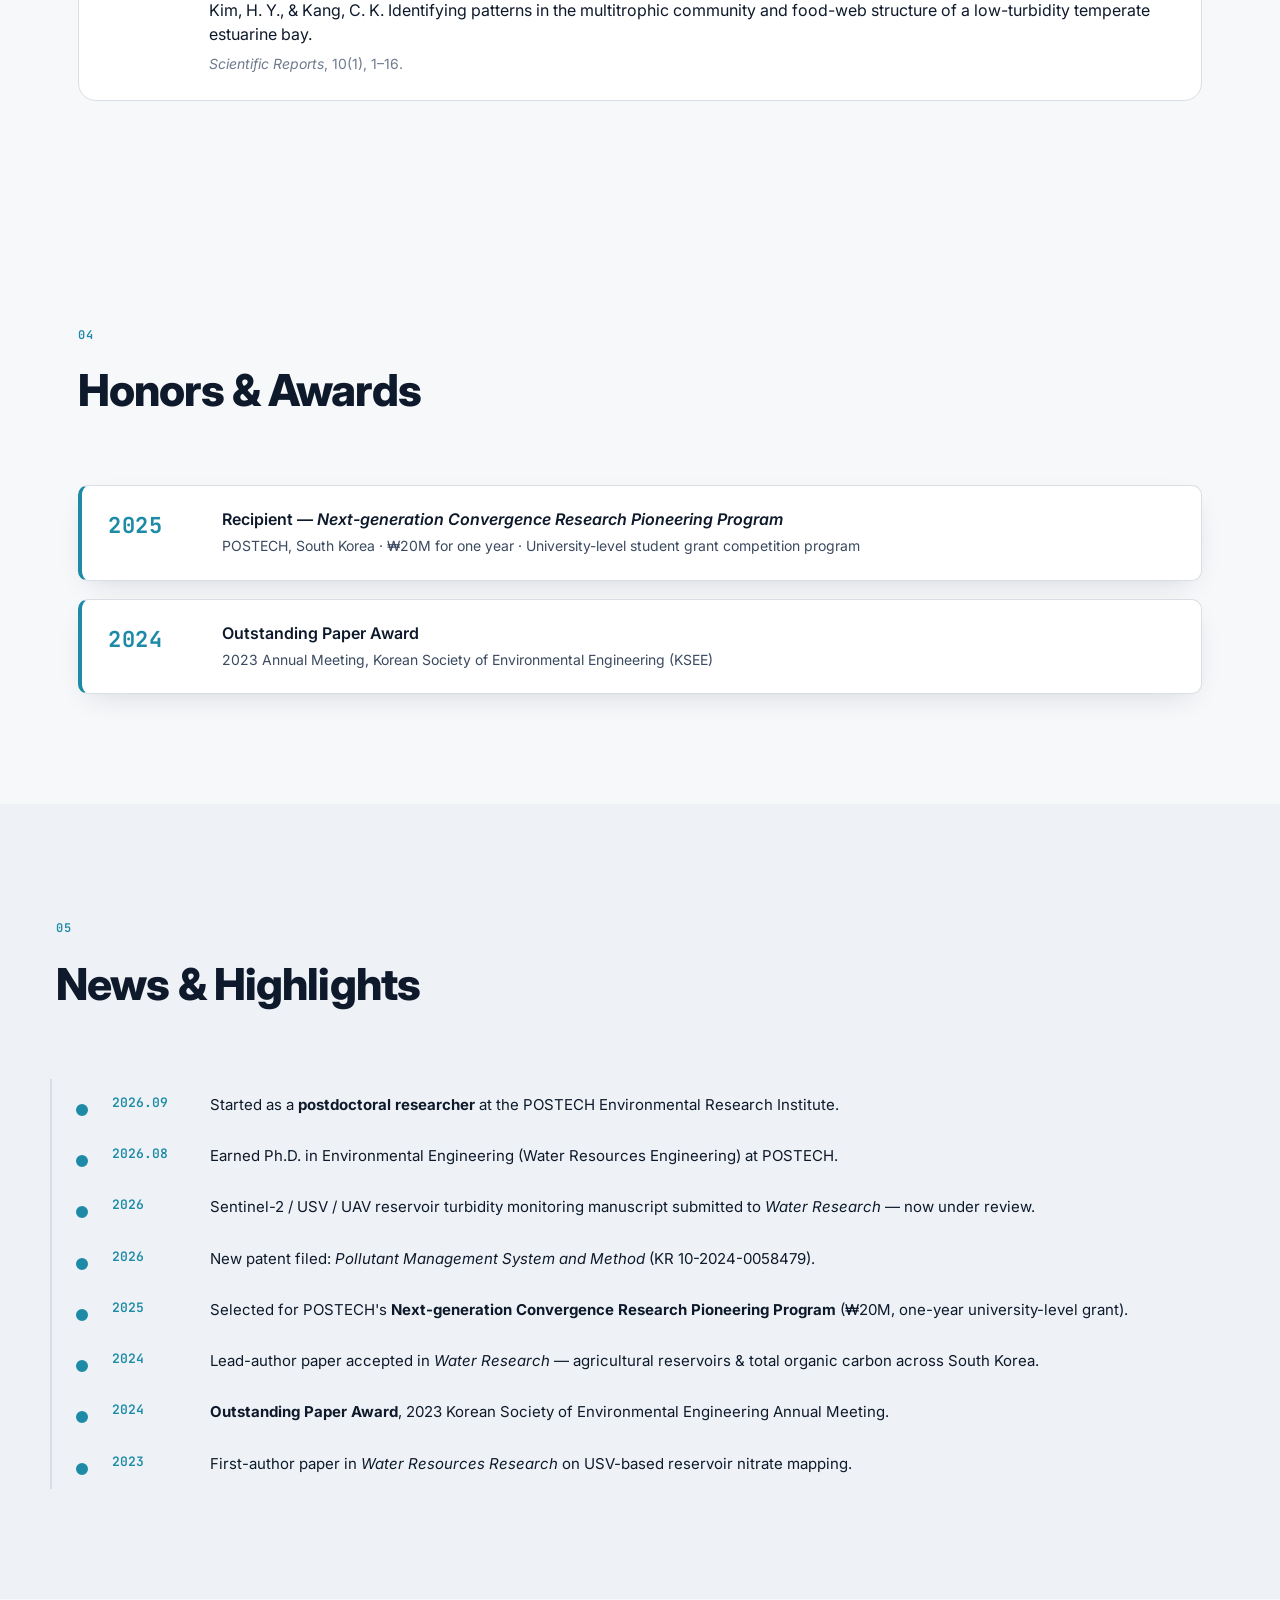
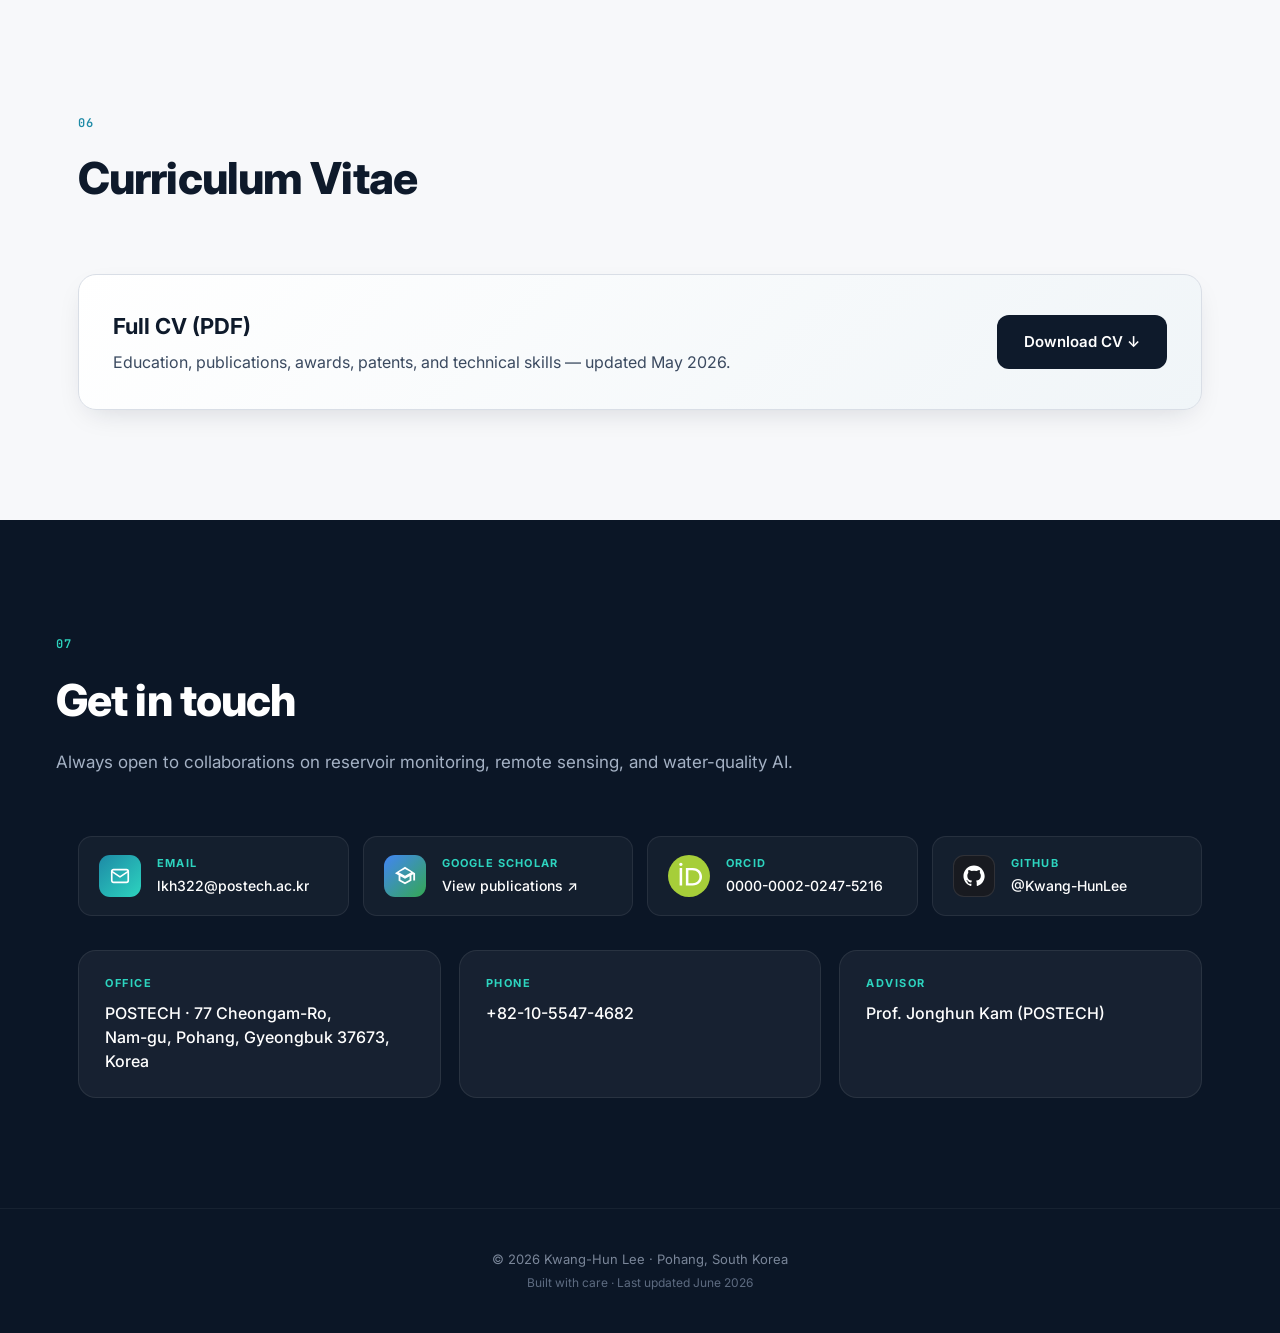
==== commit 11ad54e3: "Update bio for PhD graduation and ERI postdoc; Sentinel-2 to Water Research under review" ====
--- a/index.html
+++ b/index.html
@@ -4,7 +4,7 @@
 <meta charset="UTF-8" />
 <meta name="viewport" content="width=device-width, initial-scale=1.0" />
 <title>Kwang-Hun Lee · Water Resources Engineer</title>
-<meta name="description" content="Kwang-Hun Lee — Postdoctoral researcher at POSTECH Environmental Engineering. Reservoir monitoring, USV/UAV/Sentinel-2 remote sensing, and explainable AI for water resources." />
+<meta name="description" content="Kwang-Hun Lee — Postdoctoral researcher at the POSTECH Environmental Research Institute. Reservoir monitoring, USV/UAV/Sentinel-2 remote sensing, and explainable AI for water resources." />
 <link rel="preconnect" href="https://fonts.googleapis.com" />
 <link rel="preconnect" href="https://fonts.gstatic.com" crossorigin />
 <link href="https://fonts.googleapis.com/css2?family=Inter:wght@300;400;500;600;700;800&family=JetBrains+Mono:wght@400;600&display=swap" rel="stylesheet" />
@@ -44,7 +44,7 @@
   </div>
   <div class="hero-inner">
     <div class="hero-text">
-      <p class="eyebrow">Postdoctoral Researcher · POSTECH</p>
+      <p class="eyebrow">Postdoctoral Researcher · POSTECH ERI</p>
       <h1 class="hero-title">
         <span>Monitoring water,</span>
         <span class="accent">from boats to satellites.</span>
@@ -73,7 +73,7 @@
         <img src="images/portrait.jpg" alt="Kwang-Hun Lee" />
         <div class="portrait-badge">
           <span class="dot"></span>
-          <span>Joining POSTECH ERI</span>
+          <span>POSTECH ERI · Postdoc</span>
         </div>
       </div>
     </div>
@@ -109,10 +109,10 @@
     <div class="about-text">
       <p class="lead">
         Hi, I'm <strong>Kwang-Hun Lee (이광훈)</strong> — an environmental engineer
-        based in Pohang, South Korea. I am completing my Ph.D. in
+        based in Pohang, South Korea. I earned my Ph.D. in
         <em>Water Resources Engineering</em> at POSTECH under
-        Prof. Jonghun Kam, and will continue as a <strong>postdoctoral researcher
-        at the POSTECH Environmental Research Institute</strong> starting later this year.
+        Prof. Jonghun Kam (August 2026), and I am now a <strong>postdoctoral researcher
+        at the POSTECH Environmental Research Institute</strong> (since September 2026).
       </p>
       <p>
         My work sits at the intersection of <strong>field hydrology</strong>,
@@ -137,10 +137,10 @@
       <h3>At a glance</h3>
       <dl>
         <dt>Position</dt>
-        <dd>Postdoctoral Researcher (incoming),<br/>POSTECH Environmental Research Institute</dd>
+        <dd>Postdoctoral Researcher,<br/>POSTECH Environmental Research Institute</dd>
         <dt>Ph.D.</dt>
         <dd>Environmental Engineering <span class="dd-sub">(Water Resources Engineering)</span><br/>
-            POSTECH · Feb 2022 – 2026 (expected)<br/>
+            POSTECH · Feb 2022 – Aug 2026<br/>
             <em>Advisor: Prof. Jonghun Kam</em></dd>
         <dt>M.S.</dt>
         <dd>Earth Sciences &amp; Environmental Engineering<br/>
@@ -372,6 +372,14 @@
     <li>
       <span class="pub-year">In&nbsp;review</span>
       <div class="pub-body">
+        <p class="pub-title"><strong>Lee, K. H.</strong> &amp; Kam, J.
+          Sentinel-2 / USV / UAV integrated reservoir turbidity monitoring.</p>
+        <p class="pub-venue"><em>Water Research</em> (under review).</p>
+      </div>
+    </li>
+    <li>
+      <span class="pub-year">In&nbsp;review</span>
+      <div class="pub-body">
         <p class="pub-title"><strong>Lee, K. H.</strong>, Nam, W.-H., &amp; Kam, J.
           Adaptive rice transplanting schedules and reservoir use reveal emerging climate vulnerability in South Korea.</p>
         <p class="pub-venue"><em>Agricultural Water Management</em>.</p>
@@ -386,12 +394,6 @@
         <p class="pub-venue"><em>ACS ES&amp;T Water</em>.</p>
       </div>
     </li>
-    <li>
-      <span class="pub-year">In&nbsp;prep</span>
-      <div class="pub-body">
-        <p class="pub-title"><strong>Lee, K. H.</strong> &amp; Kam, J. — Sentinel-2 / USV / UAV integrated reservoir turbidity monitoring.</p>
-      </div>
-    </li>
   </ol>
 
   <ol class="pub-list hidden" id="pub-patent">
@@ -445,8 +447,16 @@
   </div>
   <ul class="news-list">
     <li>
+      <span class="news-date">2026.09</span>
+      <p>Started as a <strong>postdoctoral researcher</strong> at the POSTECH Environmental Research Institute.</p>
+    </li>
+    <li>
+      <span class="news-date">2026.08</span>
+      <p>Earned Ph.D. in Environmental Engineering (Water Resources Engineering) at POSTECH.</p>
+    </li>
+    <li>
       <span class="news-date">2026</span>
-      <p><strong>Postdoctoral position</strong> at the POSTECH Environmental Research Institute — starting later this year.</p>
+      <p>Sentinel-2 / USV / UAV reservoir turbidity monitoring manuscript submitted to <em>Water Research</em> — now under review.</p>
     </li>
     <li>
       <span class="news-date">2026</span>
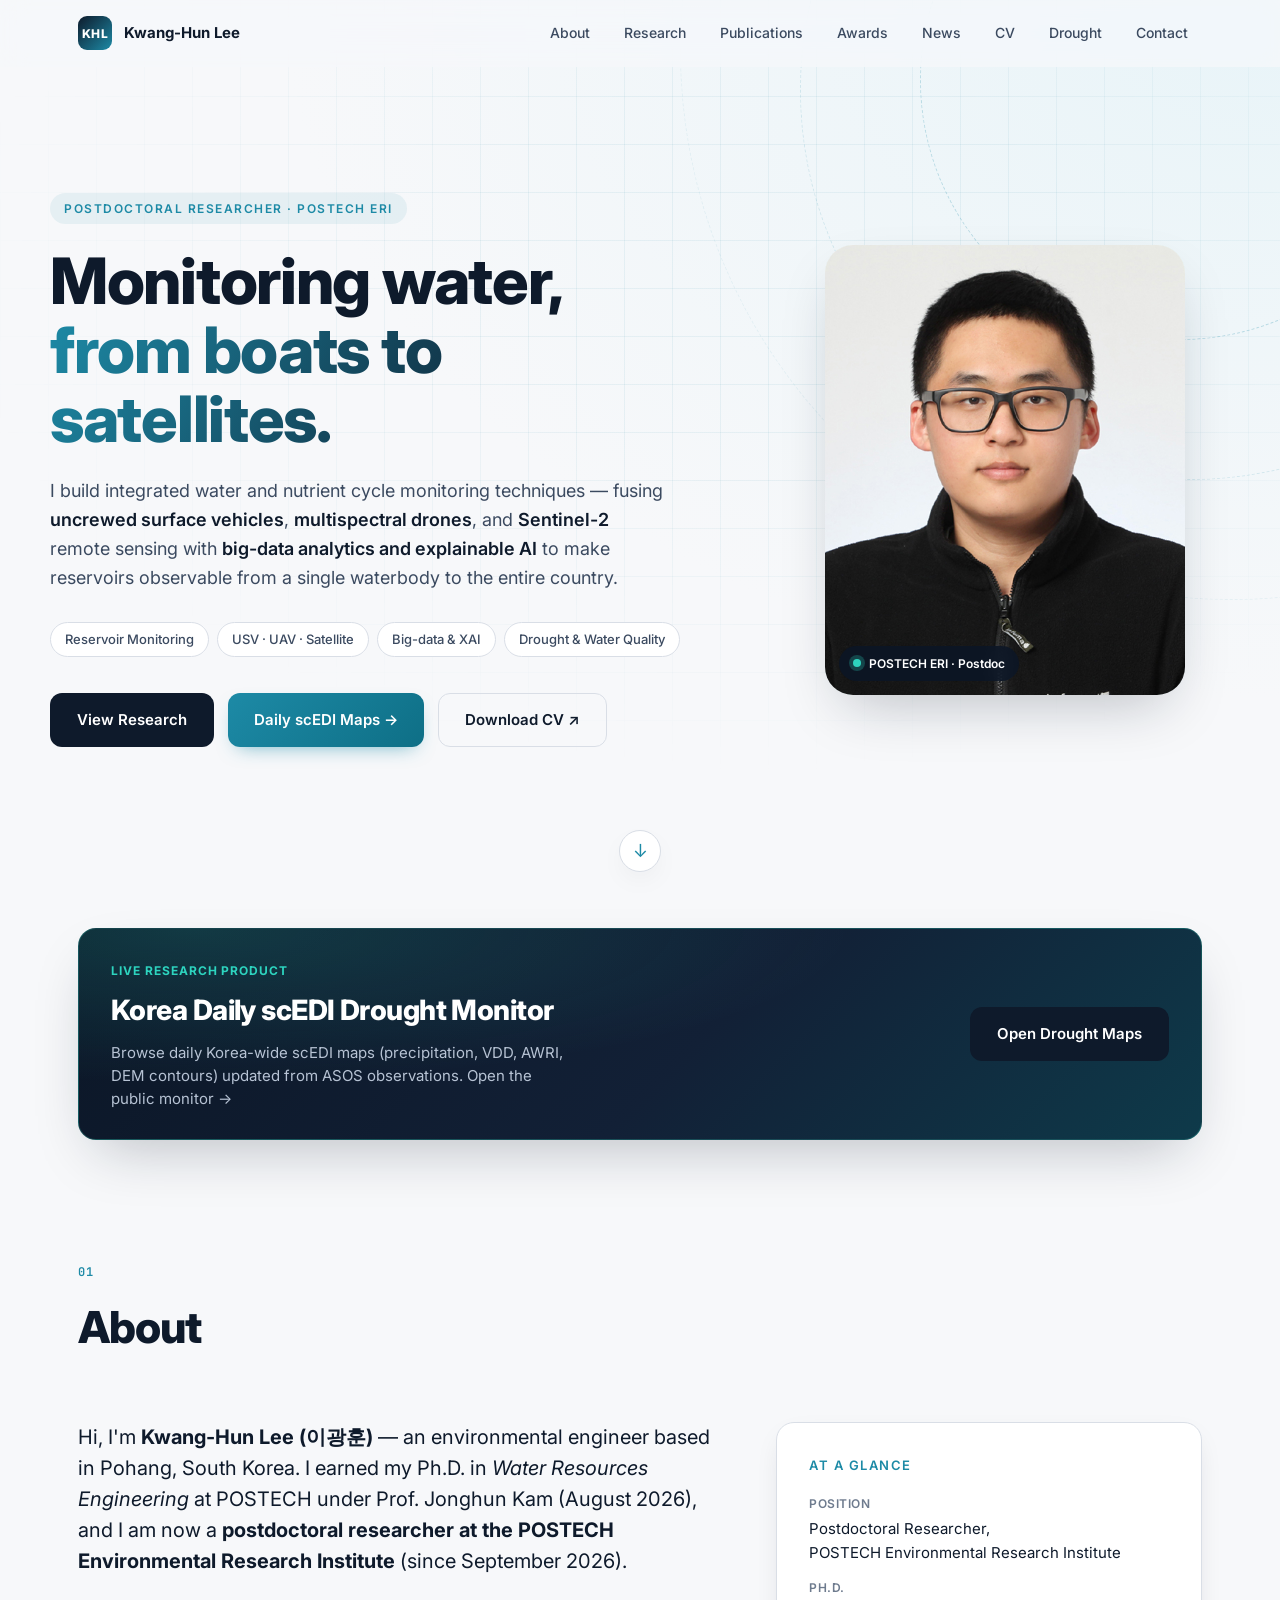
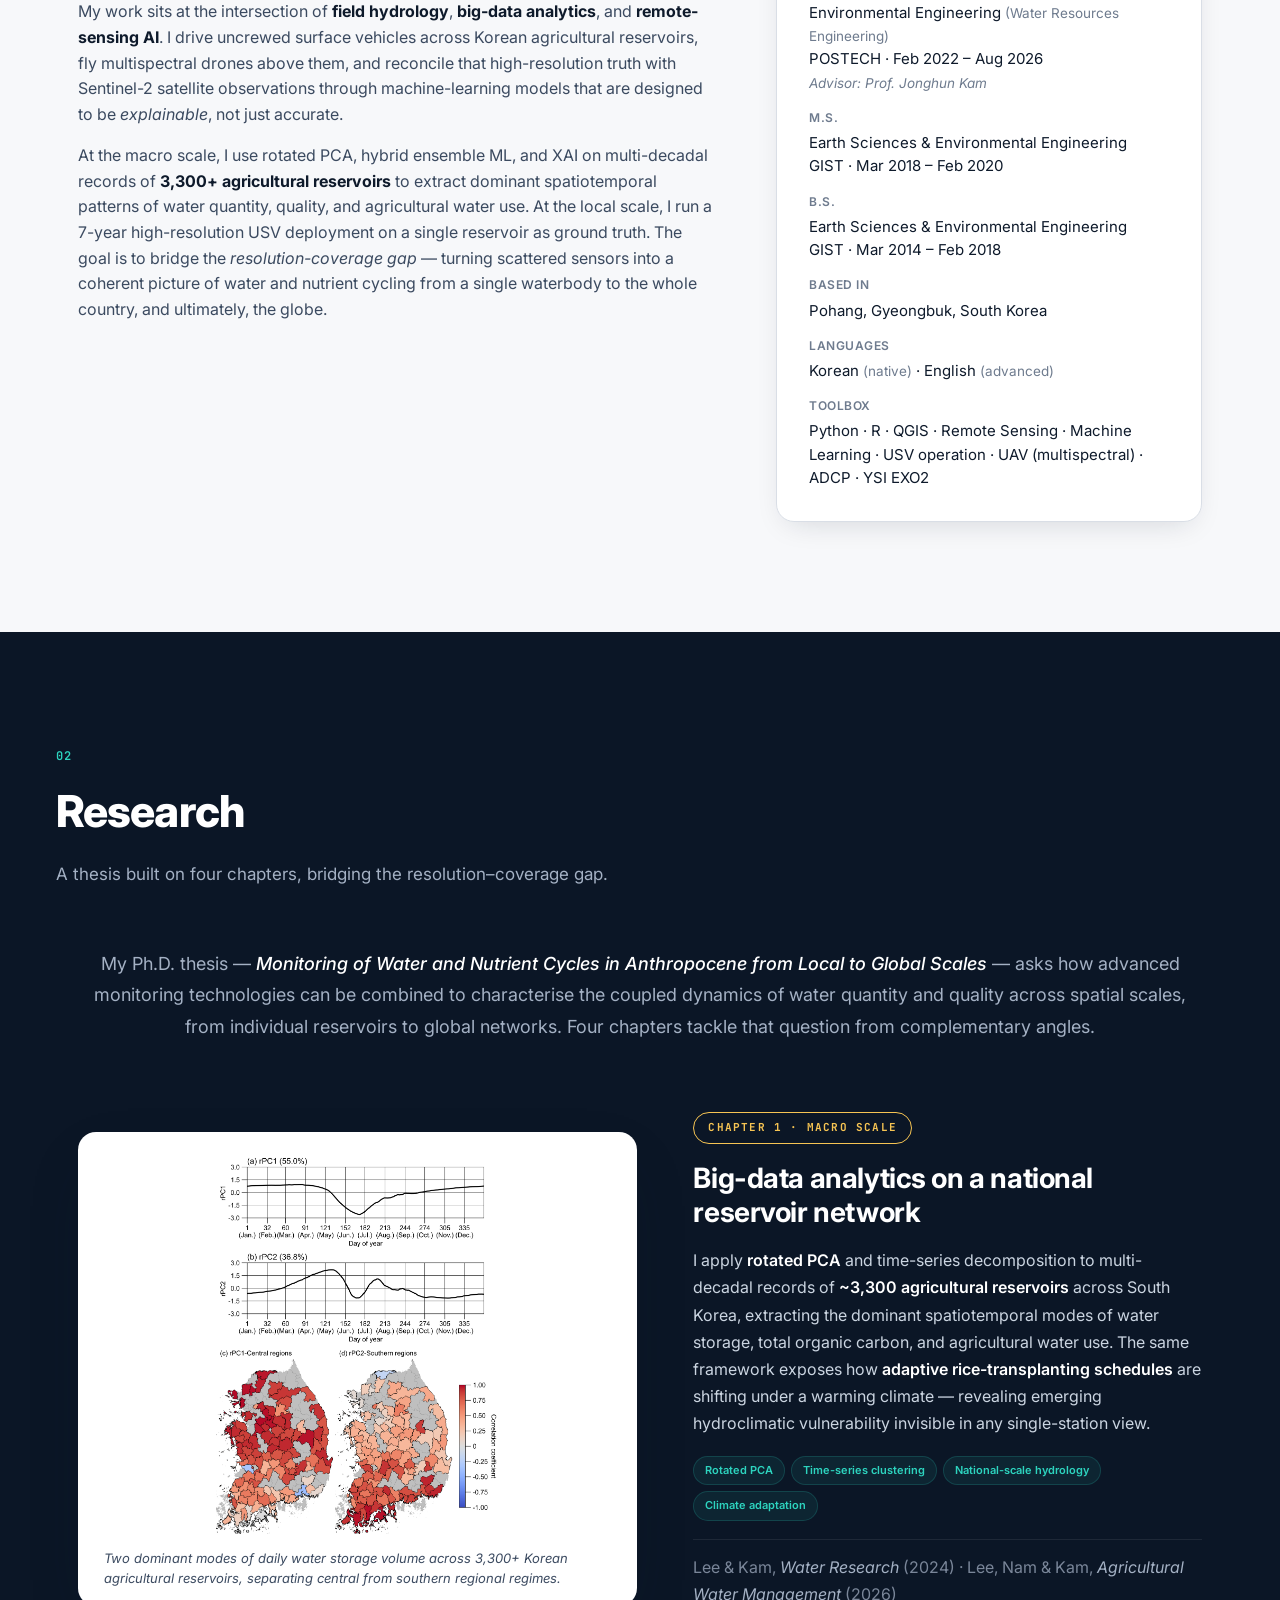
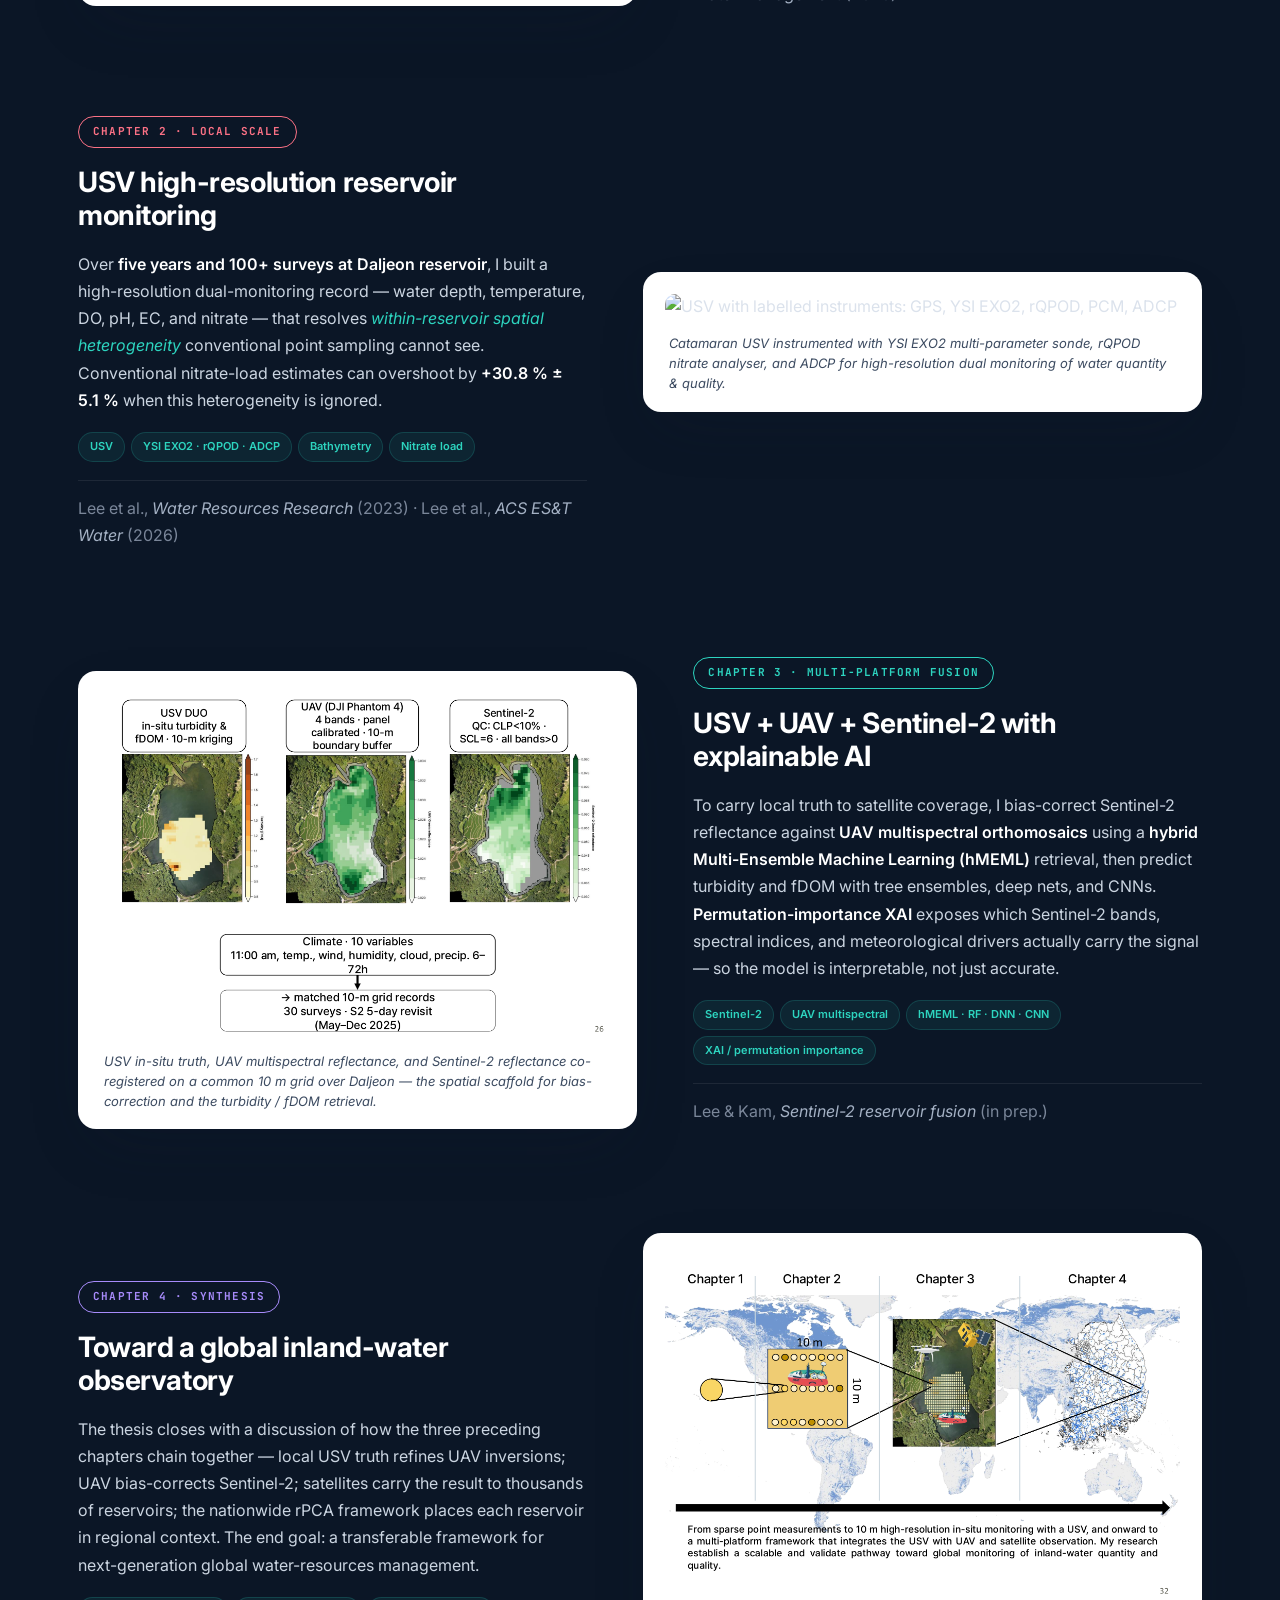
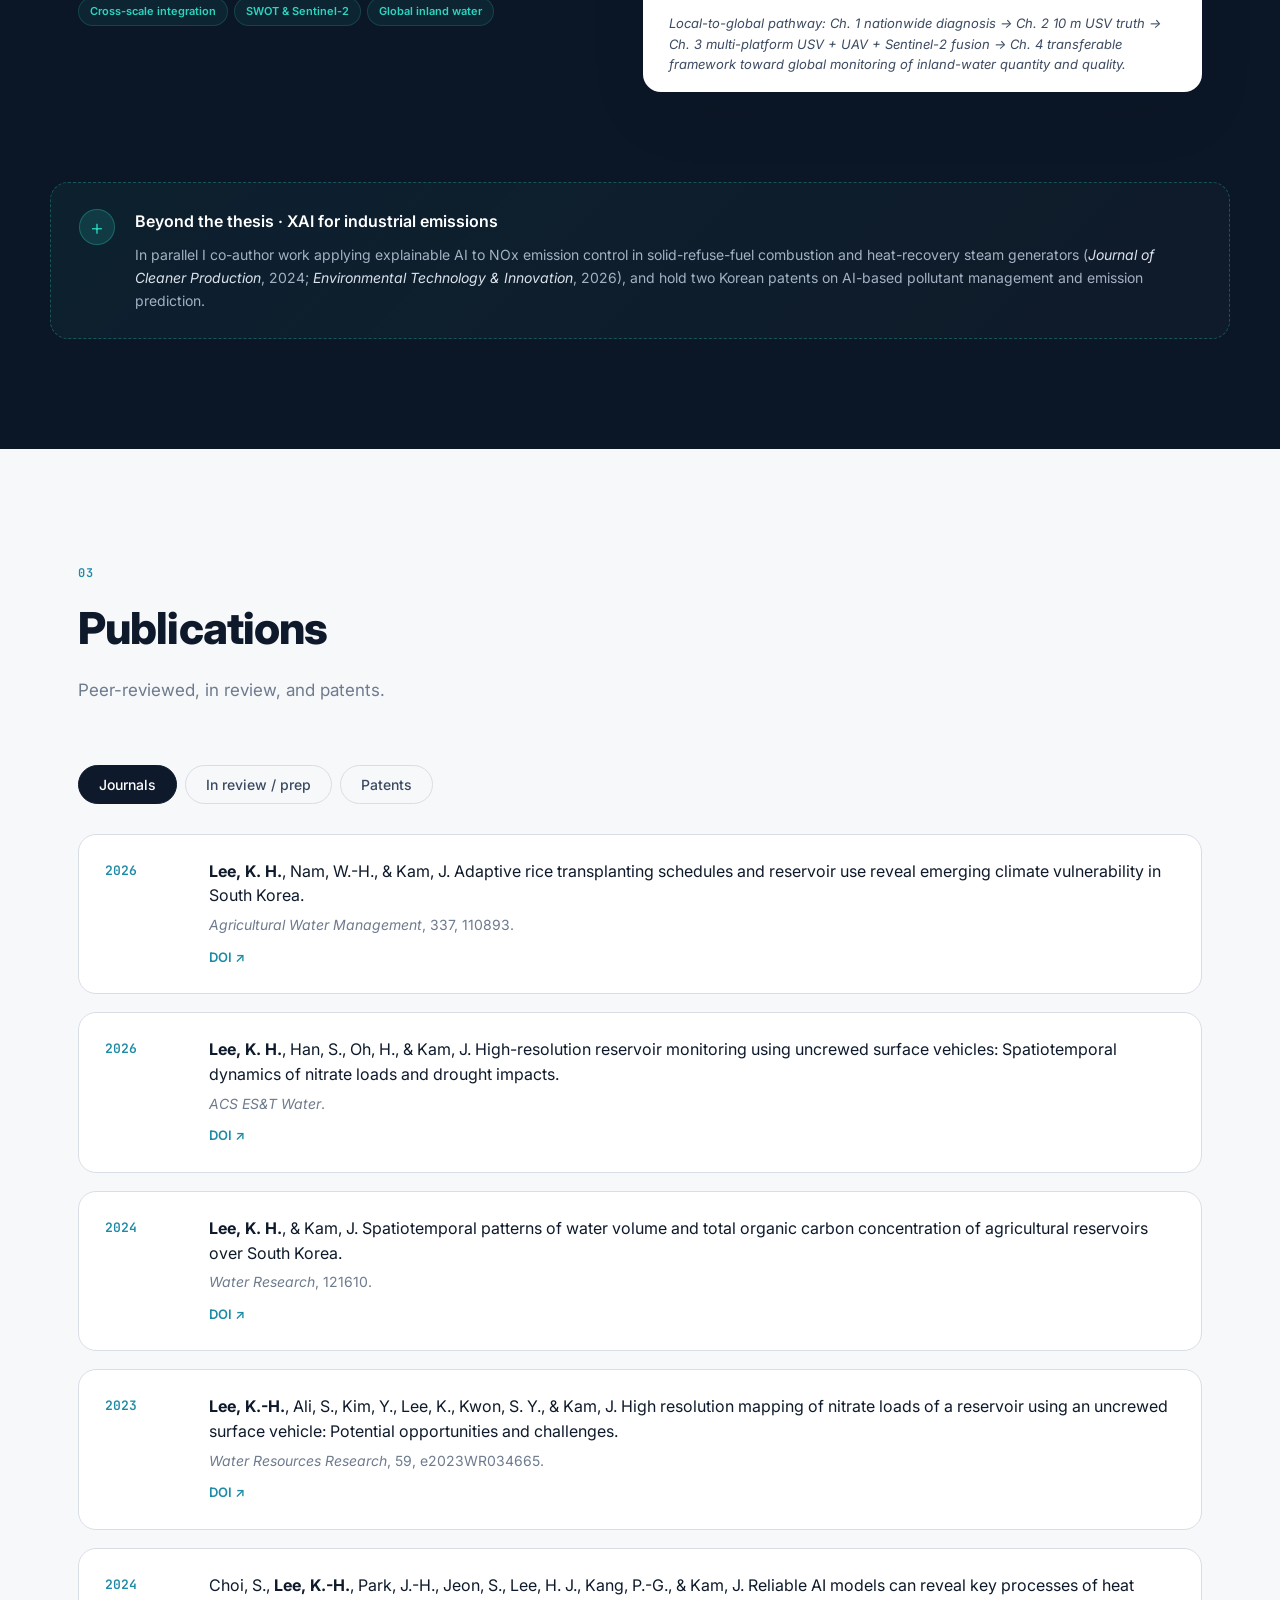
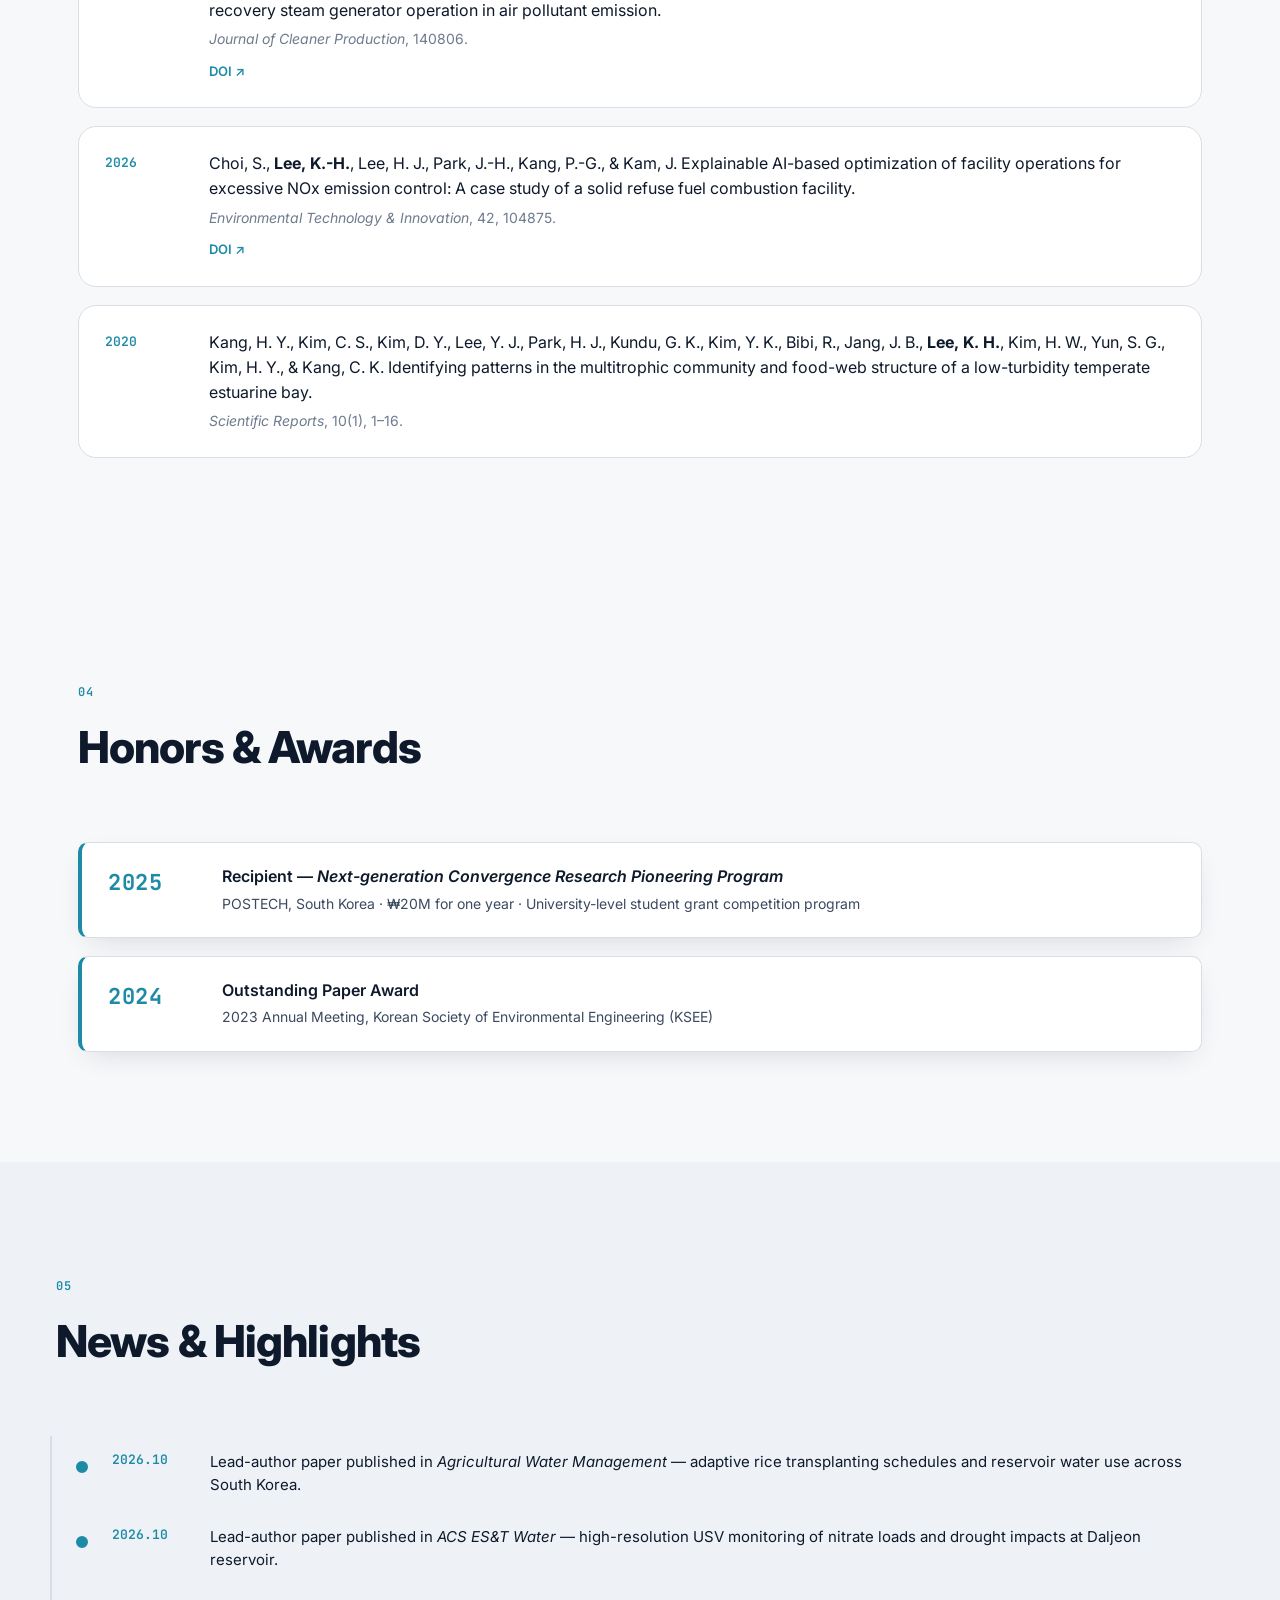
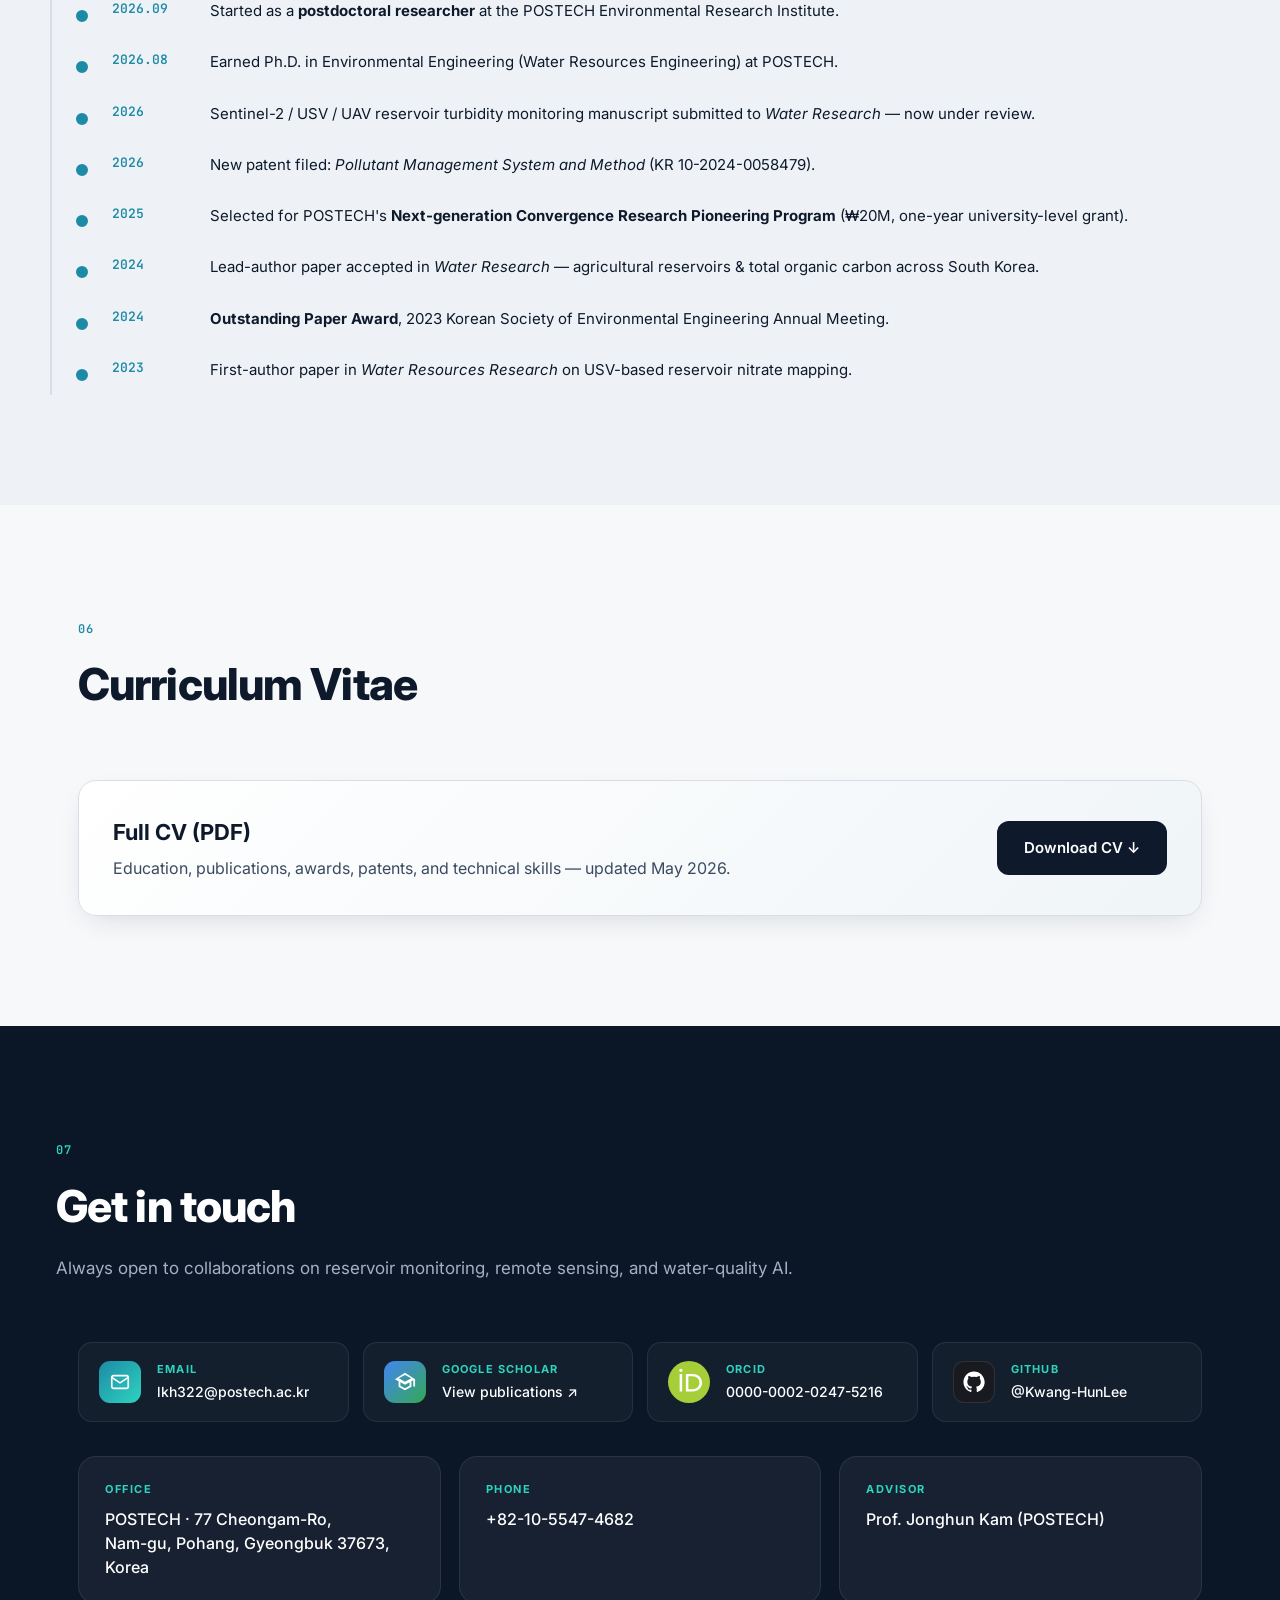
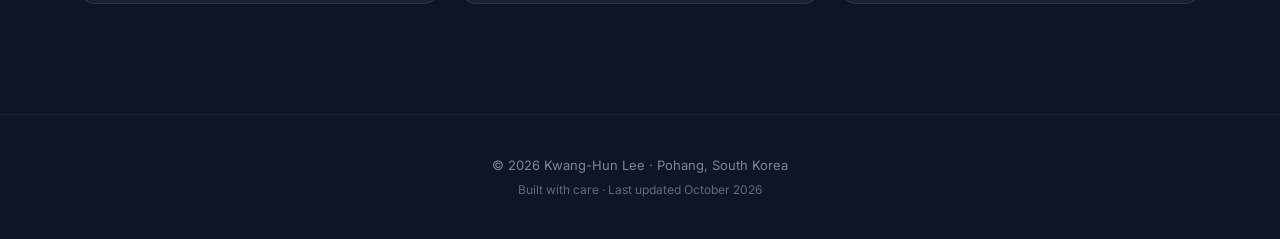
==== commit fbbb8aaf: "Add the 2026 AWM and ACS ES&T Water papers to the homepage. Move both from in review to the journal " ====
--- a/index.html
+++ b/index.html
@@ -202,7 +202,7 @@
       </ul>
       <p class="chapter-cite">
         Lee &amp; Kam, <em>Water Research</em> (2024) ·
-        Lee, Nam &amp; Kam, <em>Agricultural Water Management</em> (in review)
+        Lee, Nam &amp; Kam, <em>Agricultural Water Management</em> (2026)
       </p>
     </div>
   </article>
@@ -230,7 +230,7 @@
       </ul>
       <p class="chapter-cite">
         Lee et al., <em>Water Resources Research</em> (2023) ·
-        Lee et al., <em>ACS ES&amp;T Water</em> (in review)
+        Lee et al., <em>ACS ES&amp;T Water</em> (2026)
       </p>
     </div>
   </article>
@@ -308,7 +308,7 @@
   <div class="section-head">
     <span class="section-num">03</span>
     <h2>Publications</h2>
-    <p class="section-tag">Peer-reviewed, in review, in prep, and patents.</p>
+    <p class="section-tag">Peer-reviewed, in review, and patents.</p>
   </div>
 
   <div class="pub-tabs" role="tablist">
@@ -318,6 +318,25 @@
   </div>
 
   <ol class="pub-list" id="pub-journal">
+    <li>
+      <span class="pub-year">2026</span>
+      <div class="pub-body">
+        <p class="pub-title"><strong>Lee, K. H.</strong>, Nam, W.-H., &amp; Kam, J.
+          Adaptive rice transplanting schedules and reservoir use reveal emerging climate vulnerability in South Korea.</p>
+        <p class="pub-venue"><em>Agricultural Water Management</em>, 337, 110893.</p>
+        <a class="pub-link" href="https://doi.org/10.1016/j.agwat.2026.110893" target="_blank" rel="noopener">DOI ↗</a>
+      </div>
+    </li>
+    <li>
+      <span class="pub-year">2026</span>
+      <div class="pub-body">
+        <p class="pub-title"><strong>Lee, K. H.</strong>, Han, S., Oh, H., &amp; Kam, J.
+          High-resolution reservoir monitoring using uncrewed surface vehicles:
+          Spatiotemporal dynamics of nitrate loads and drought impacts.</p>
+        <p class="pub-venue"><em>ACS ES&amp;T Water</em>.</p>
+        <a class="pub-link" href="https://doi.org/10.1021/acsestwater.6c00494" target="_blank" rel="noopener">DOI ↗</a>
+      </div>
+    </li>
     <li>
       <span class="pub-year">2024</span>
       <div class="pub-body">
@@ -377,23 +396,6 @@
         <p class="pub-venue"><em>Water Research</em> (under review).</p>
       </div>
     </li>
-    <li>
-      <span class="pub-year">In&nbsp;review</span>
-      <div class="pub-body">
-        <p class="pub-title"><strong>Lee, K. H.</strong>, Nam, W.-H., &amp; Kam, J.
-          Adaptive rice transplanting schedules and reservoir use reveal emerging climate vulnerability in South Korea.</p>
-        <p class="pub-venue"><em>Agricultural Water Management</em>.</p>
-      </div>
-    </li>
-    <li>
-      <span class="pub-year">In&nbsp;review</span>
-      <div class="pub-body">
-        <p class="pub-title"><strong>Lee, K. H.</strong>, Han, S., Oh, H., &amp; Kam, J.
-          High-resolution reservoir monitoring using uncrewed surface vehicles:
-          Spatiotemporal dynamics of nitrate loads and drought impacts.</p>
-        <p class="pub-venue"><em>ACS ES&amp;T Water</em>.</p>
-      </div>
-    </li>
   </ol>
 
   <ol class="pub-list hidden" id="pub-patent">
@@ -447,6 +449,14 @@
   </div>
   <ul class="news-list">
     <li>
+      <span class="news-date">2026.10</span>
+      <p>Lead-author paper published in <em>Agricultural Water Management</em> — adaptive rice transplanting schedules and reservoir water use across South Korea.</p>
+    </li>
+    <li>
+      <span class="news-date">2026.10</span>
+      <p>Lead-author paper published in <em>ACS ES&amp;T Water</em> — high-resolution USV monitoring of nitrate loads and drought impacts at Daljeon reservoir.</p>
+    </li>
+    <li>
       <span class="news-date">2026.09</span>
       <p>Started as a <strong>postdoctoral researcher</strong> at the POSTECH Environmental Research Institute.</p>
     </li>
@@ -565,7 +575,7 @@
 <footer class="footer">
   <div>
     <p>© <span id="year"></span> Kwang-Hun Lee · Pohang, South Korea</p>
-    <p class="footer-sub">Built with care · Last updated June 2026</p>
+    <p class="footer-sub">Built with care · Last updated October 2026</p>
   </div>
 </footer>
 
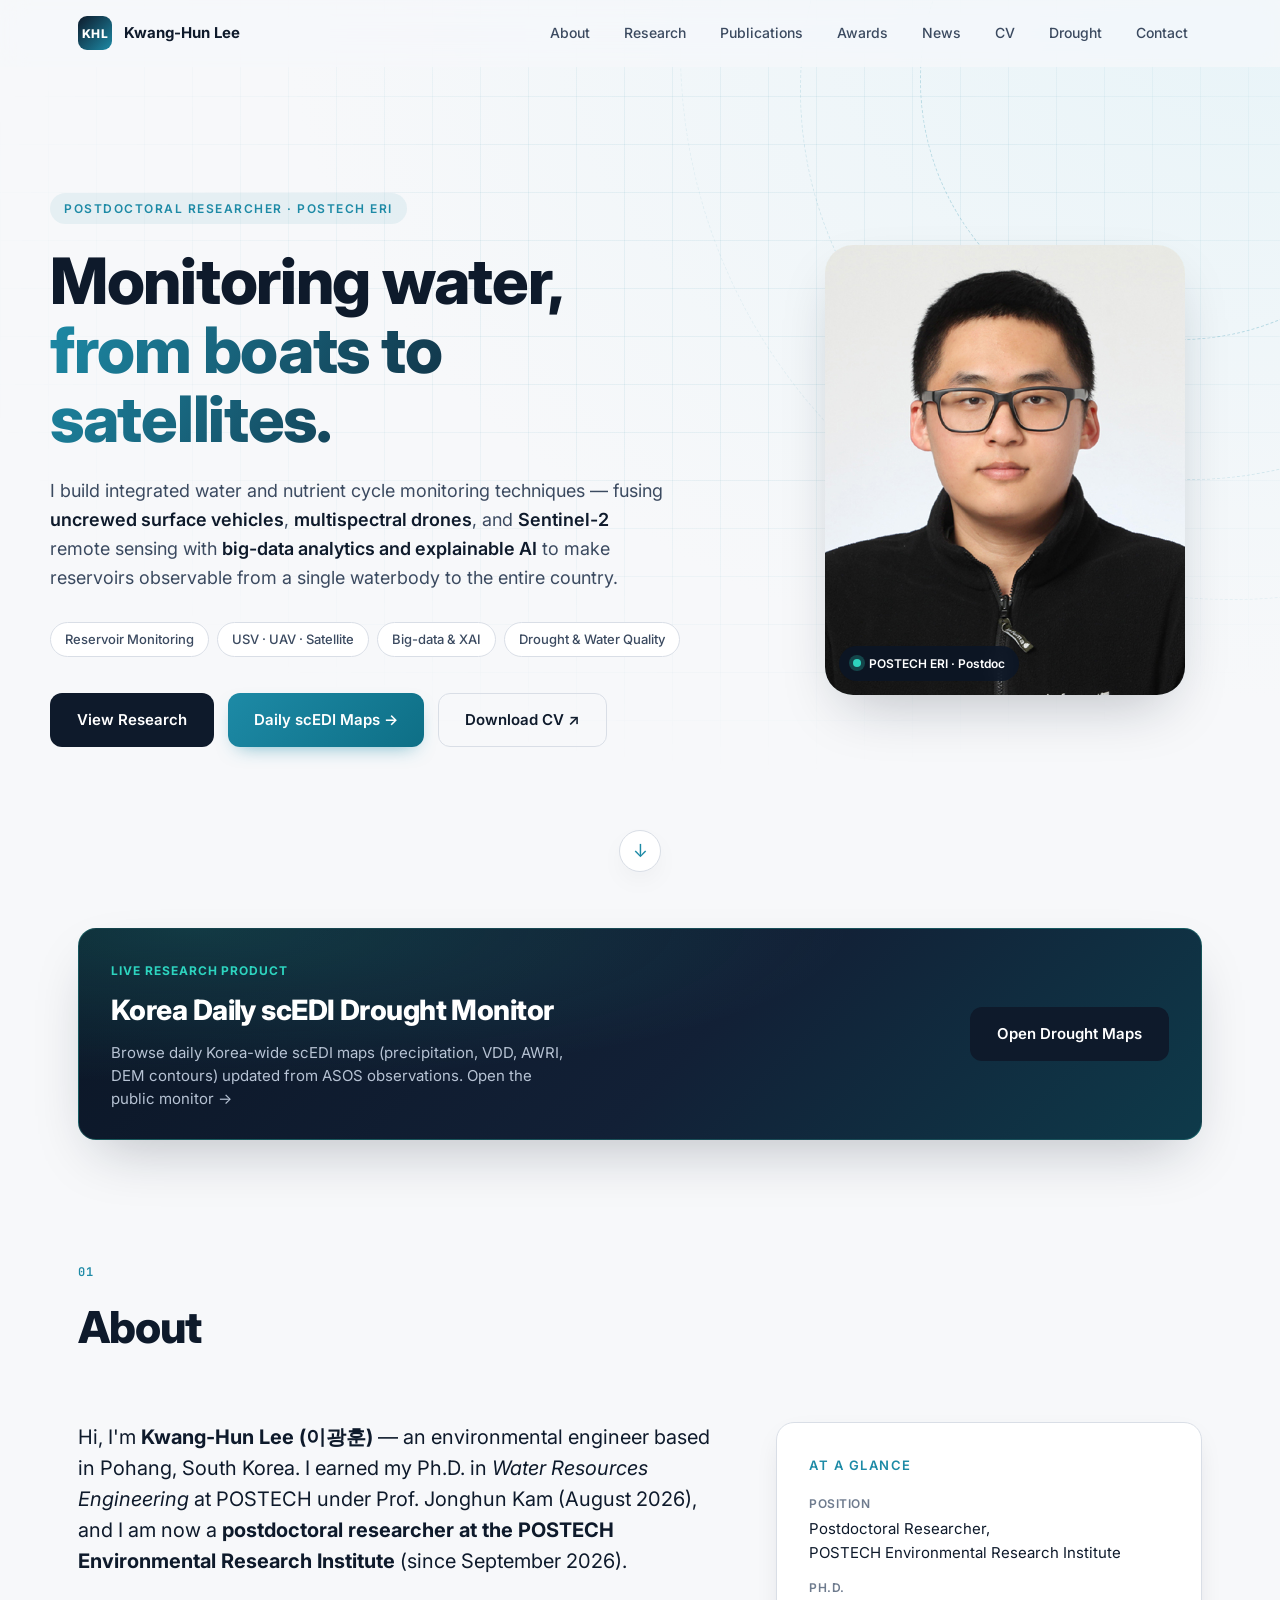
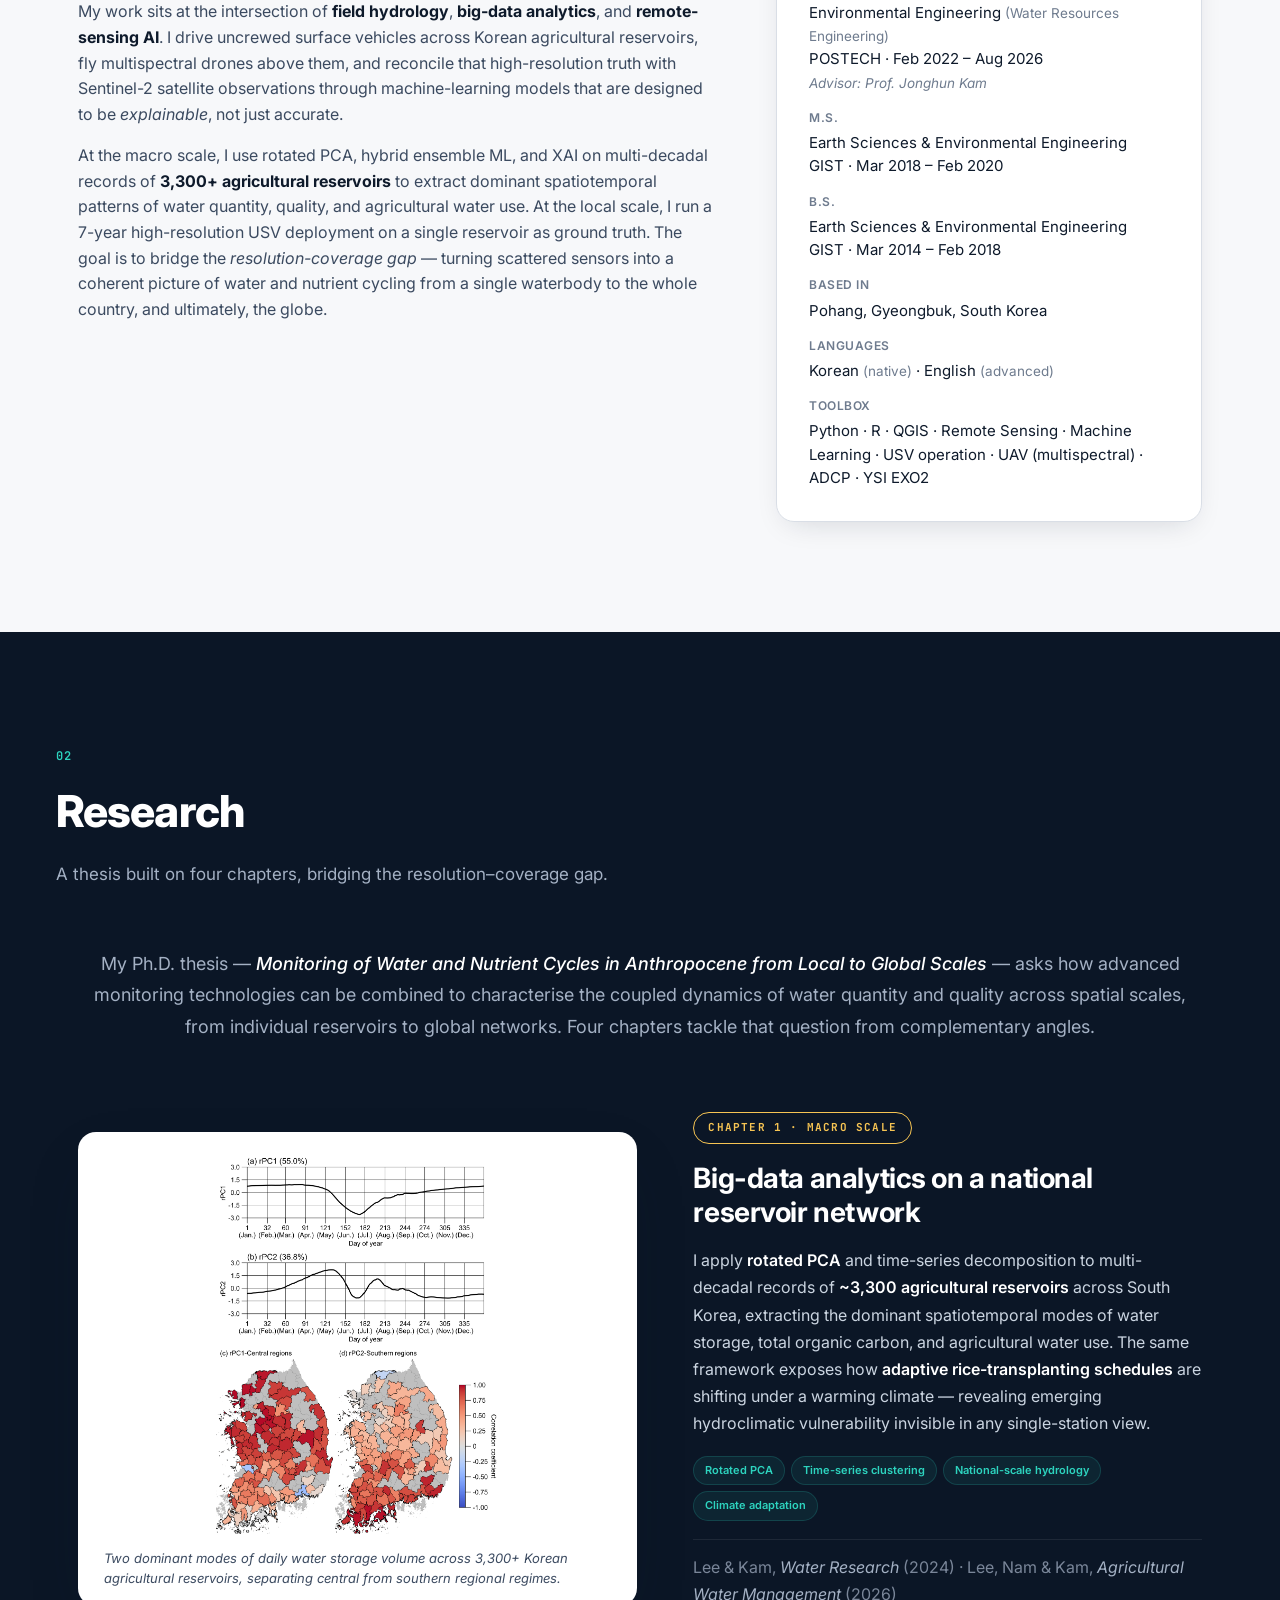
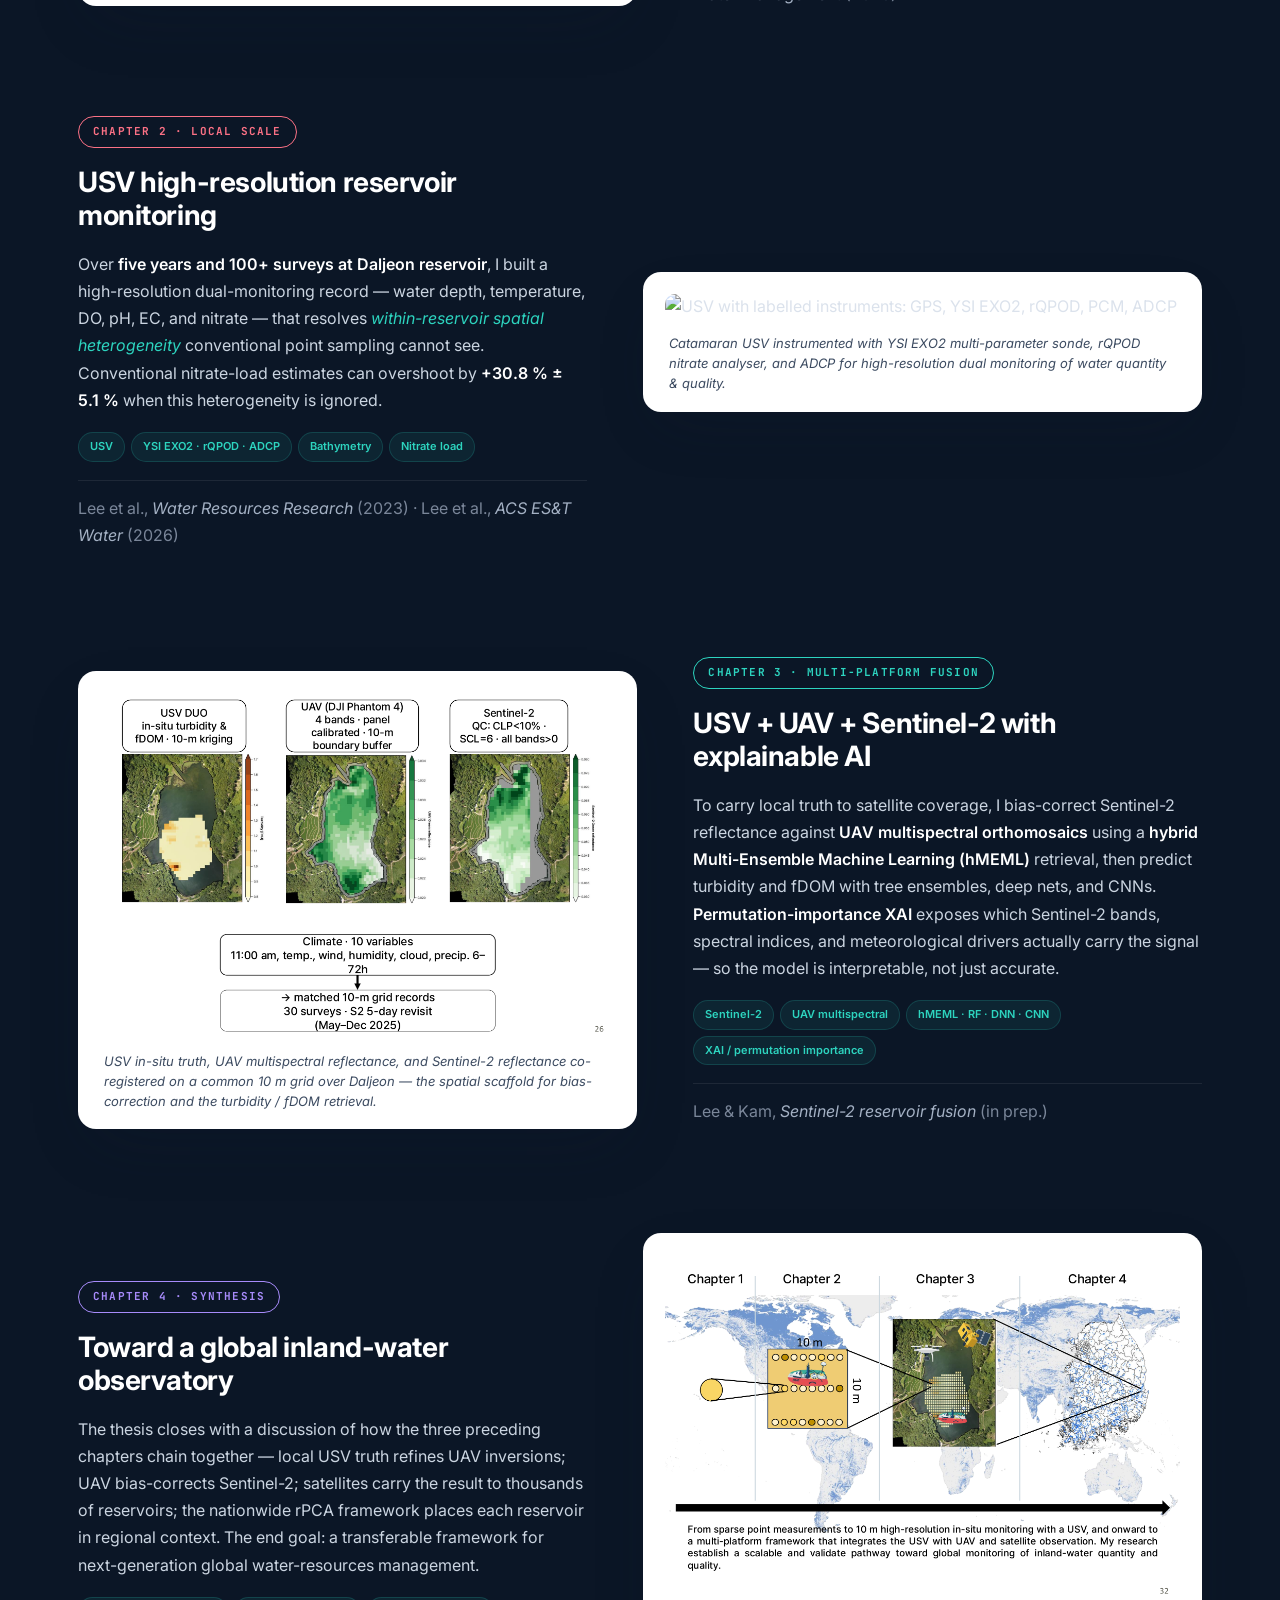
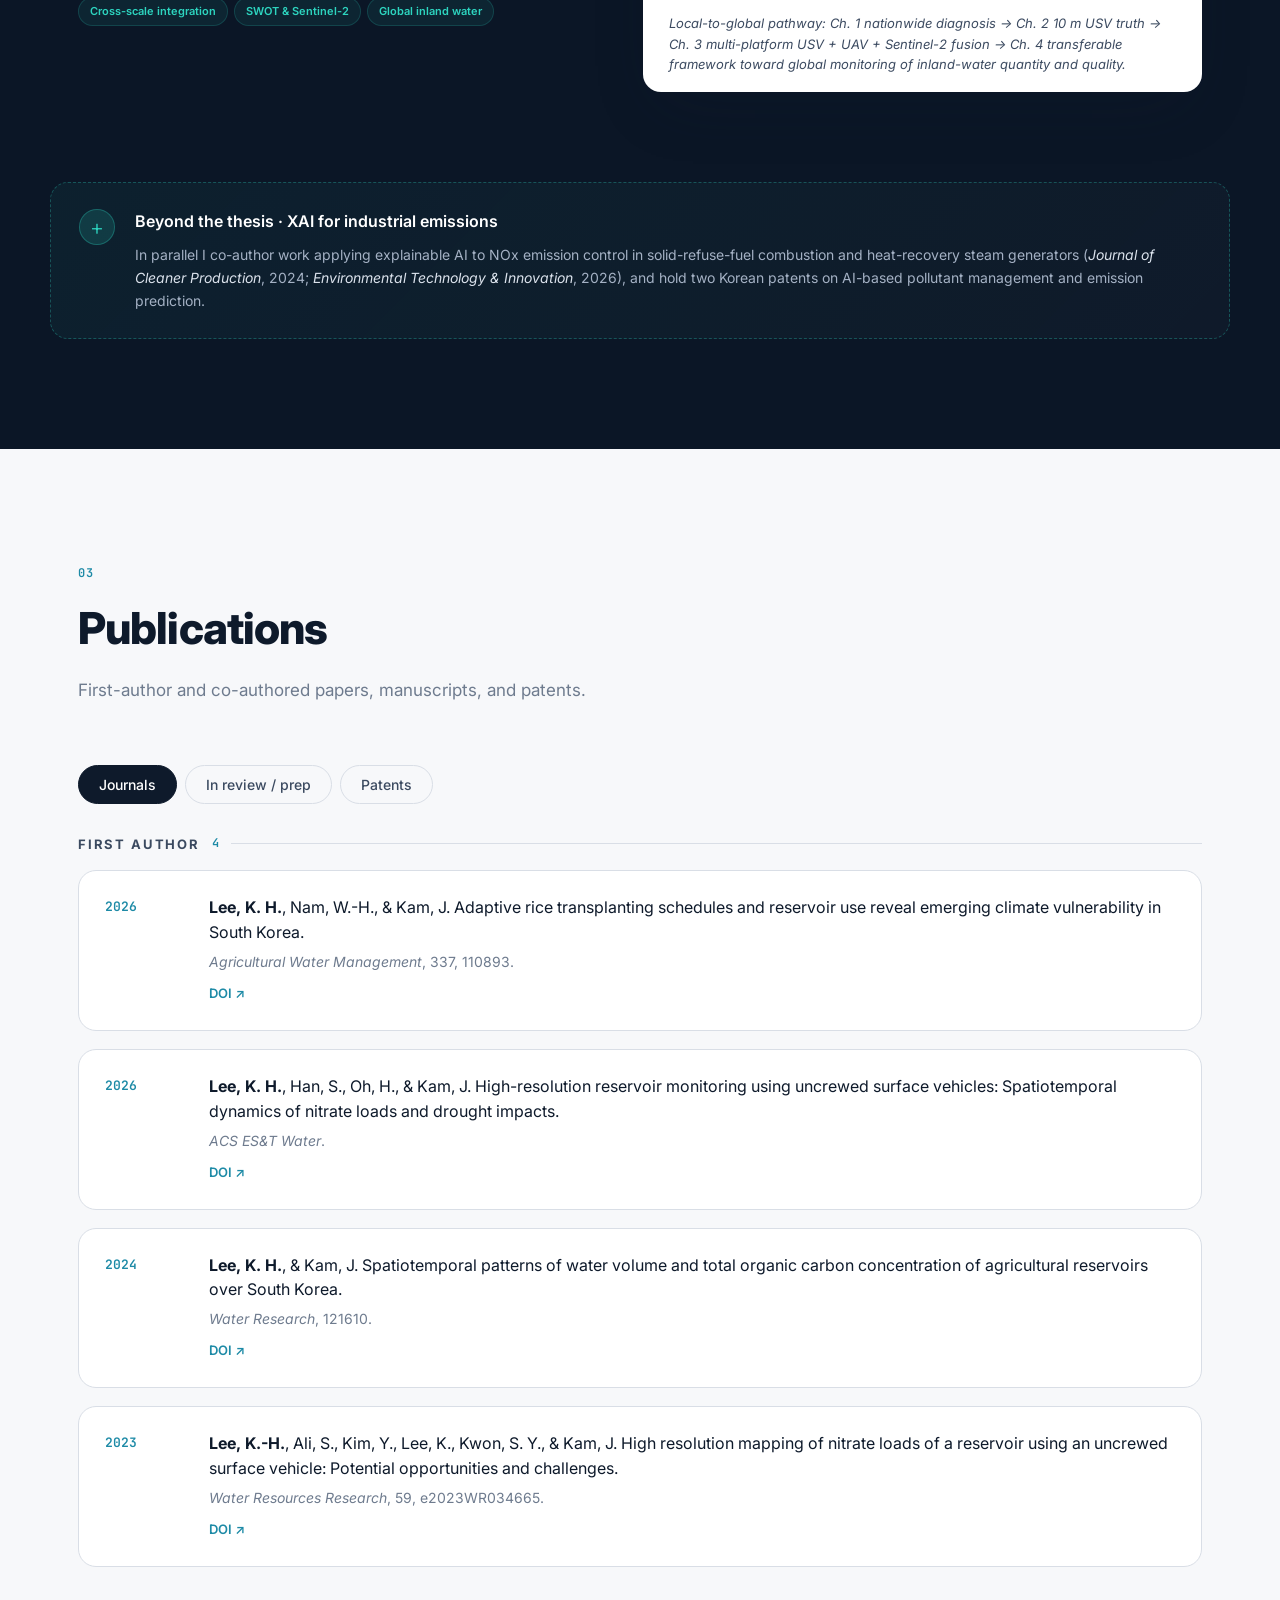
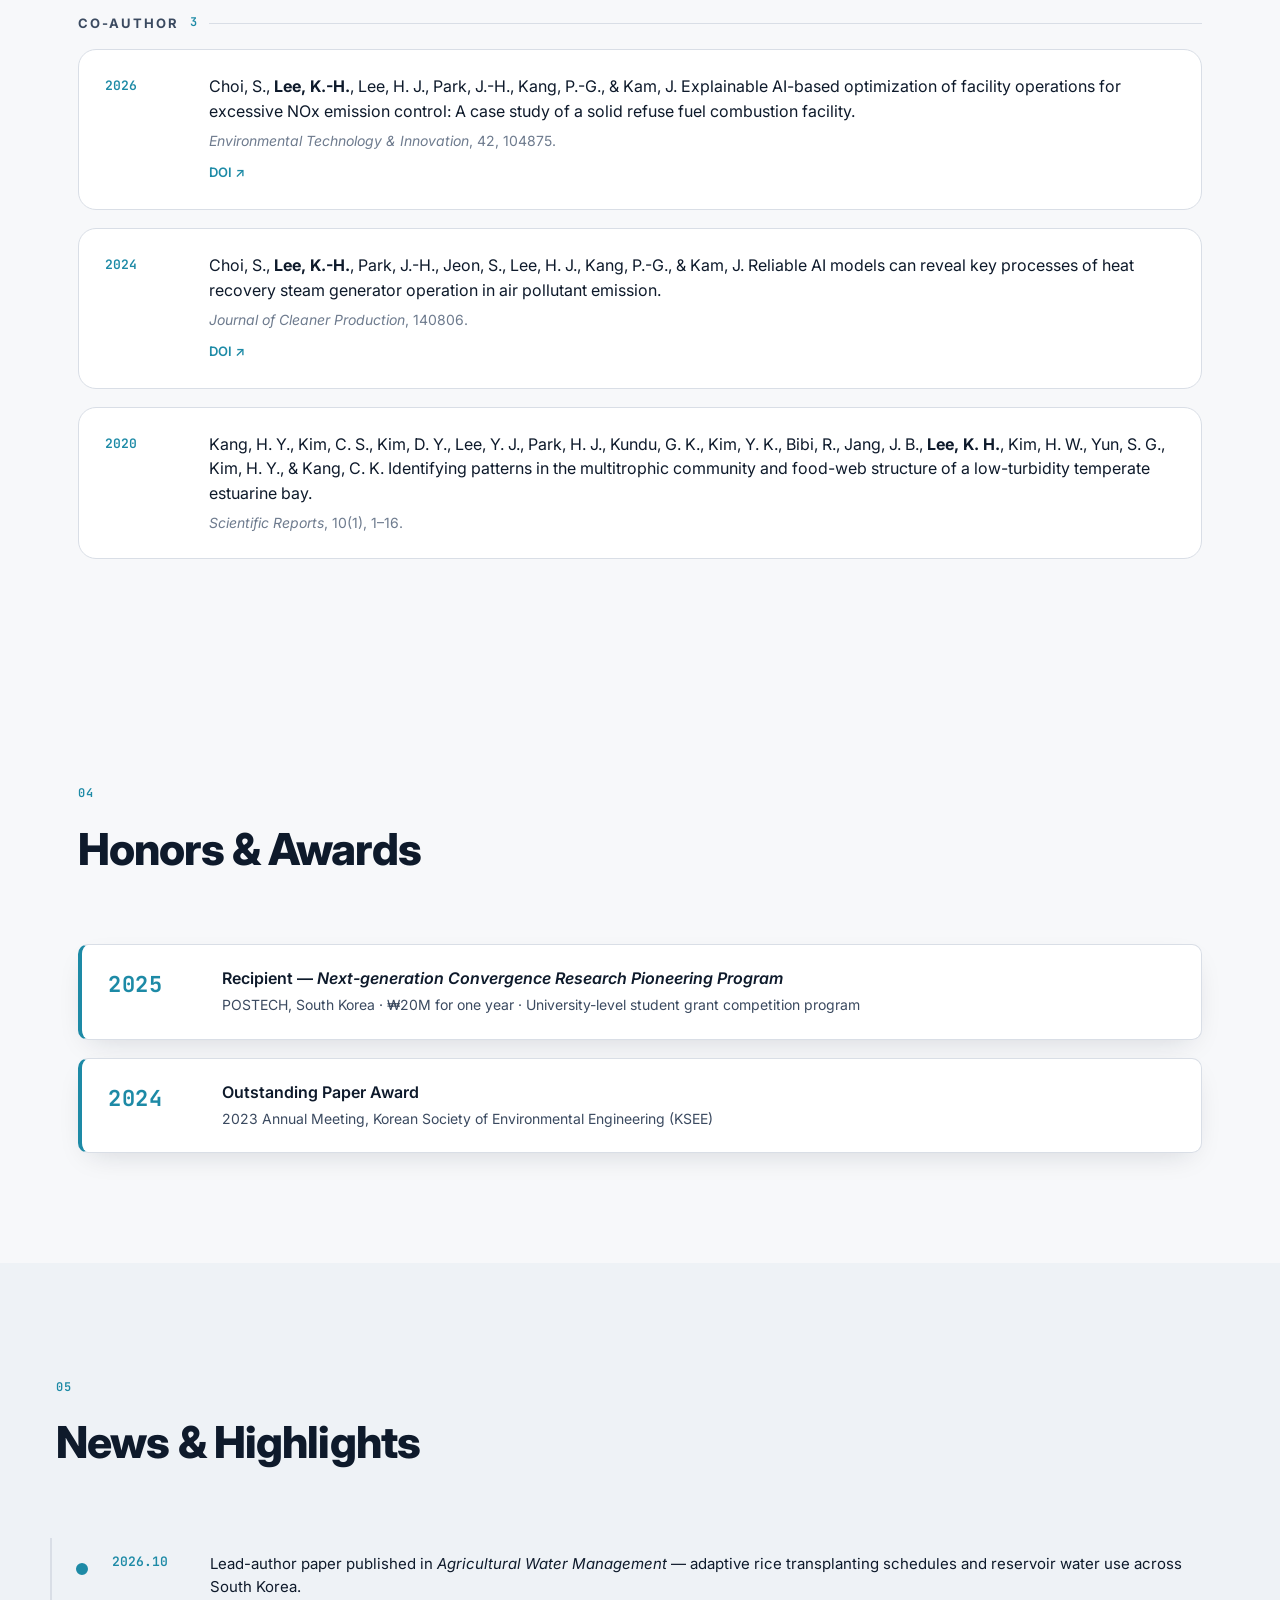
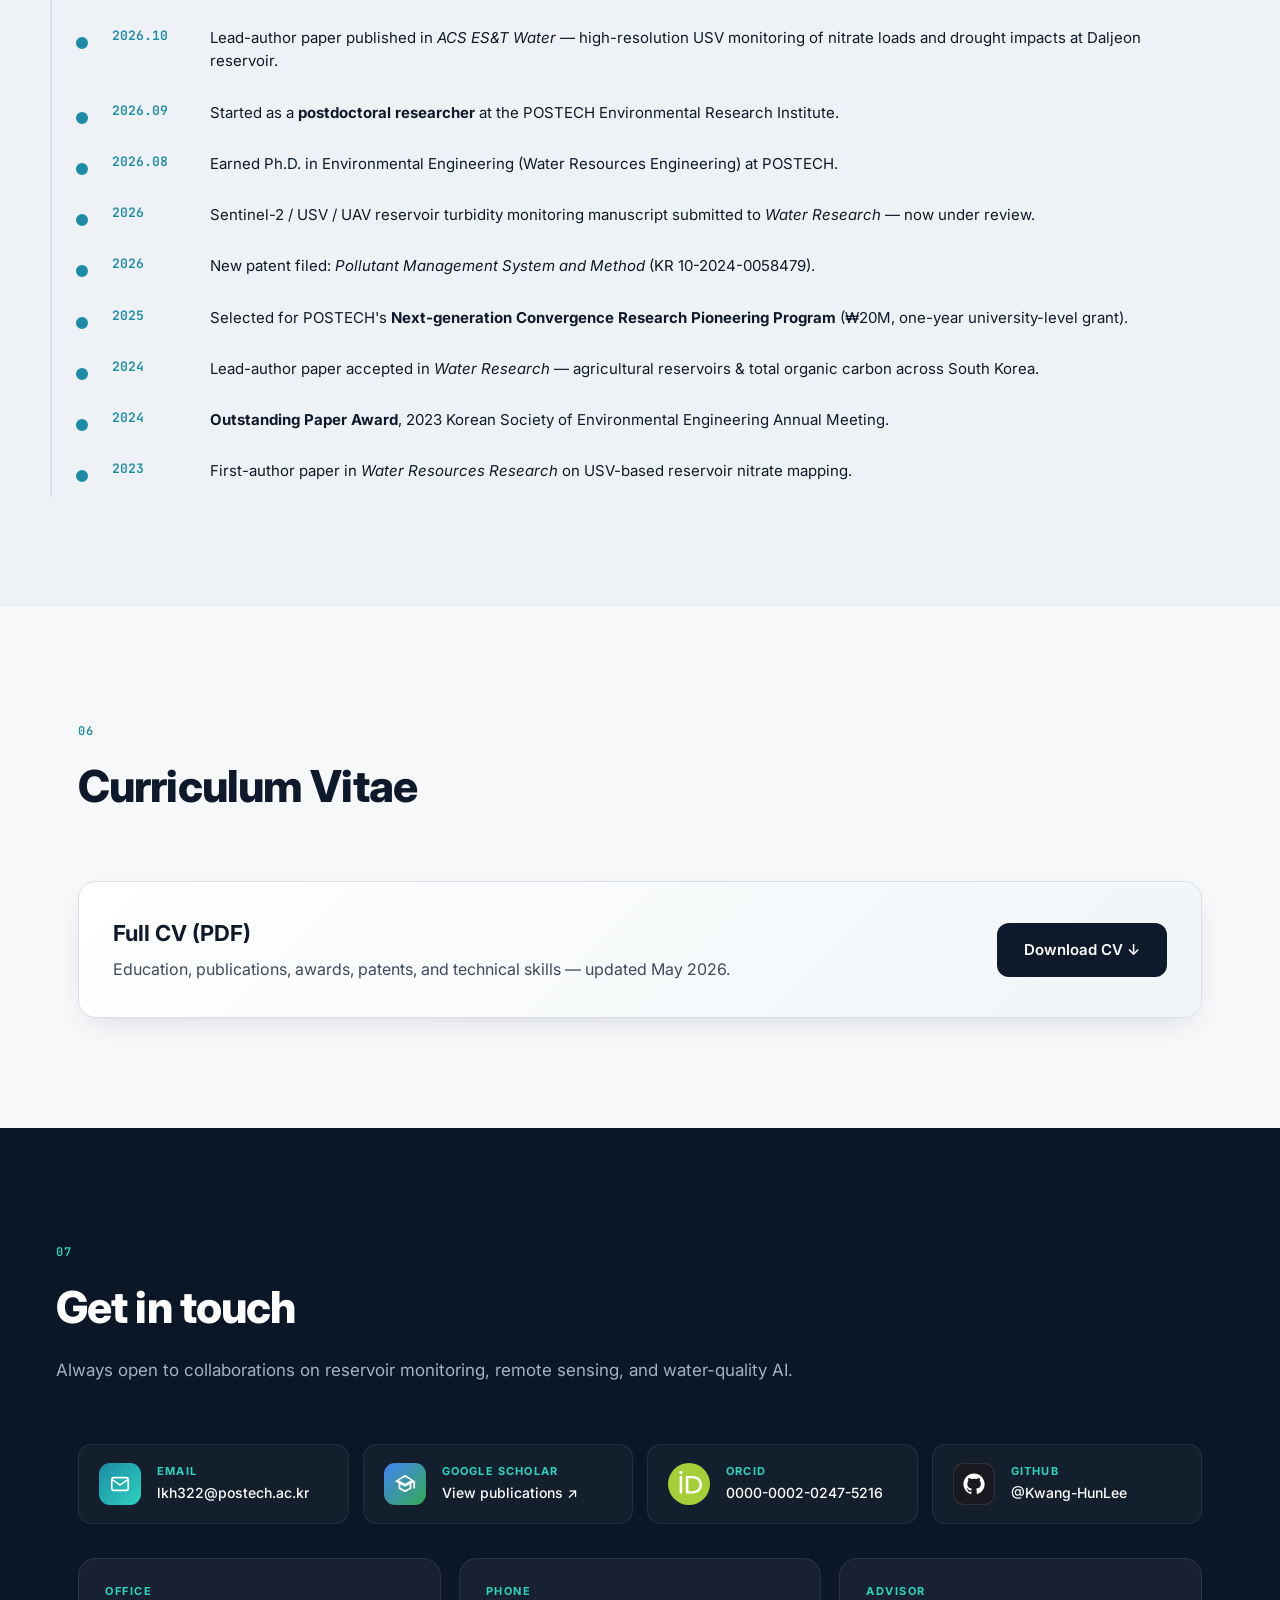
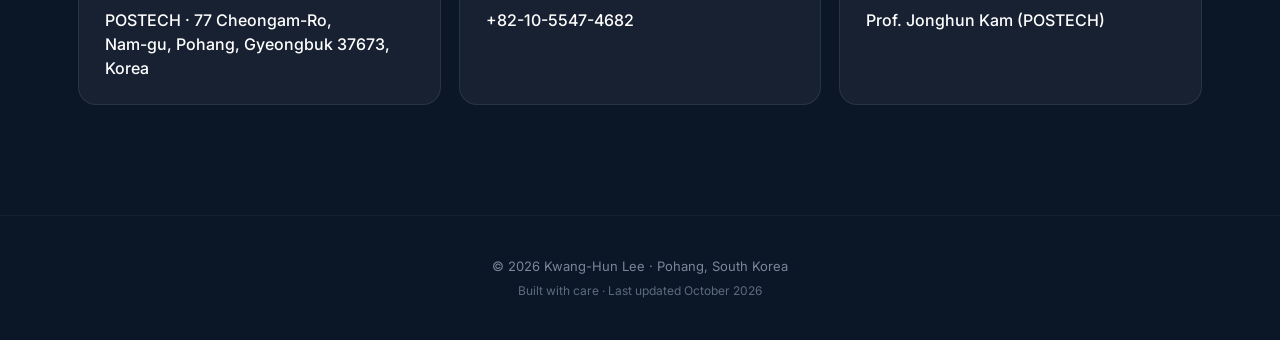
==== commit 0502ec78: "Split journal papers into first-author and co-author groups." ====
--- a/index.html
+++ b/index.html
@@ -308,7 +308,7 @@
   <div class="section-head">
     <span class="section-num">03</span>
     <h2>Publications</h2>
-    <p class="section-tag">Peer-reviewed, in review, and patents.</p>
+    <p class="section-tag">First-author and co-authored papers, manuscripts, and patents.</p>
   </div>
 
   <div class="pub-tabs" role="tablist">
@@ -317,75 +317,86 @@
     <button class="pub-tab" data-tab="patent">Patents</button>
   </div>
 
-  <ol class="pub-list" id="pub-journal">
-    <li>
-      <span class="pub-year">2026</span>
-      <div class="pub-body">
-        <p class="pub-title"><strong>Lee, K. H.</strong>, Nam, W.-H., &amp; Kam, J.
-          Adaptive rice transplanting schedules and reservoir use reveal emerging climate vulnerability in South Korea.</p>
-        <p class="pub-venue"><em>Agricultural Water Management</em>, 337, 110893.</p>
-        <a class="pub-link" href="https://doi.org/10.1016/j.agwat.2026.110893" target="_blank" rel="noopener">DOI ↗</a>
-      </div>
-    </li>
-    <li>
-      <span class="pub-year">2026</span>
-      <div class="pub-body">
-        <p class="pub-title"><strong>Lee, K. H.</strong>, Han, S., Oh, H., &amp; Kam, J.
-          High-resolution reservoir monitoring using uncrewed surface vehicles:
-          Spatiotemporal dynamics of nitrate loads and drought impacts.</p>
-        <p class="pub-venue"><em>ACS ES&amp;T Water</em>.</p>
-        <a class="pub-link" href="https://doi.org/10.1021/acsestwater.6c00494" target="_blank" rel="noopener">DOI ↗</a>
-      </div>
-    </li>
-    <li>
-      <span class="pub-year">2024</span>
-      <div class="pub-body">
-        <p class="pub-title"><strong>Lee, K. H.</strong>, &amp; Kam, J.
-          Spatiotemporal patterns of water volume and total organic carbon
-          concentration of agricultural reservoirs over South Korea.</p>
-        <p class="pub-venue"><em>Water Research</em>, 121610.</p>
-        <a class="pub-link" href="https://doi.org/10.1016/j.watres.2024.121610" target="_blank" rel="noopener">DOI ↗</a>
-      </div>
-    </li>
-    <li>
-      <span class="pub-year">2023</span>
-      <div class="pub-body">
-        <p class="pub-title"><strong>Lee, K.-H.</strong>, Ali, S., Kim, Y., Lee, K., Kwon, S. Y., &amp; Kam, J.
-          High resolution mapping of nitrate loads of a reservoir using an uncrewed surface vehicle:
-          Potential opportunities and challenges.</p>
-        <p class="pub-venue"><em>Water Resources Research</em>, 59, e2023WR034665.</p>
-        <a class="pub-link" href="https://doi.org/10.1029/2023WR034665" target="_blank" rel="noopener">DOI ↗</a>
-      </div>
-    </li>
-    <li>
-      <span class="pub-year">2024</span>
-      <div class="pub-body">
-        <p class="pub-title">Choi, S., <strong>Lee, K.-H.</strong>, Park, J.-H., Jeon, S., Lee, H. J., Kang, P.-G., &amp; Kam, J.
-          Reliable AI models can reveal key processes of heat recovery steam generator operation in air pollutant emission.</p>
-        <p class="pub-venue"><em>Journal of Cleaner Production</em>, 140806.</p>
-        <a class="pub-link" href="https://doi.org/10.1016/j.jclepro.2024.140806" target="_blank" rel="noopener">DOI ↗</a>
-      </div>
-    </li>
-    <li>
-      <span class="pub-year">2026</span>
-      <div class="pub-body">
-        <p class="pub-title">Choi, S., <strong>Lee, K.-H.</strong>, Lee, H. J., Park, J.-H., Kang, P.-G., &amp; Kam, J.
-          Explainable AI-based optimization of facility operations for excessive NOx emission control:
-          A case study of a solid refuse fuel combustion facility.</p>
-        <p class="pub-venue"><em>Environmental Technology &amp; Innovation</em>, 42, 104875.</p>
-        <a class="pub-link" href="https://doi.org/10.1016/j.eti.2026.104875" target="_blank" rel="noopener">DOI ↗</a>
-      </div>
-    </li>
-    <li>
-      <span class="pub-year">2020</span>
-      <div class="pub-body">
-        <p class="pub-title">Kang, H. Y., Kim, C. S., Kim, D. Y., Lee, Y. J., Park, H. J., Kundu, G. K.,
-          Kim, Y. K., Bibi, R., Jang, J. B., <strong>Lee, K. H.</strong>, Kim, H. W., Yun, S. G., Kim, H. Y., &amp; Kang, C. K.
-          Identifying patterns in the multitrophic community and food-web structure of a low-turbidity temperate estuarine bay.</p>
-        <p class="pub-venue"><em>Scientific Reports</em>, 10(1), 1–16.</p>
-      </div>
-    </li>
-  </ol>
+  <div class="pub-panel" id="pub-journal">
+    <div class="pub-group">
+      <h3 class="pub-group-title"><span>First author</span> <span class="pub-count">4</span></h3>
+      <ol class="pub-list">
+        <li>
+          <span class="pub-year">2026</span>
+          <div class="pub-body">
+            <p class="pub-title"><strong>Lee, K. H.</strong>, Nam, W.-H., &amp; Kam, J.
+              Adaptive rice transplanting schedules and reservoir use reveal emerging climate vulnerability in South Korea.</p>
+            <p class="pub-venue"><em>Agricultural Water Management</em>, 337, 110893.</p>
+            <a class="pub-link" href="https://doi.org/10.1016/j.agwat.2026.110893" target="_blank" rel="noopener">DOI ↗</a>
+          </div>
+        </li>
+        <li>
+          <span class="pub-year">2026</span>
+          <div class="pub-body">
+            <p class="pub-title"><strong>Lee, K. H.</strong>, Han, S., Oh, H., &amp; Kam, J.
+              High-resolution reservoir monitoring using uncrewed surface vehicles:
+              Spatiotemporal dynamics of nitrate loads and drought impacts.</p>
+            <p class="pub-venue"><em>ACS ES&amp;T Water</em>.</p>
+            <a class="pub-link" href="https://doi.org/10.1021/acsestwater.6c00494" target="_blank" rel="noopener">DOI ↗</a>
+          </div>
+        </li>
+        <li>
+          <span class="pub-year">2024</span>
+          <div class="pub-body">
+            <p class="pub-title"><strong>Lee, K. H.</strong>, &amp; Kam, J.
+              Spatiotemporal patterns of water volume and total organic carbon
+              concentration of agricultural reservoirs over South Korea.</p>
+            <p class="pub-venue"><em>Water Research</em>, 121610.</p>
+            <a class="pub-link" href="https://doi.org/10.1016/j.watres.2024.121610" target="_blank" rel="noopener">DOI ↗</a>
+          </div>
+        </li>
+        <li>
+          <span class="pub-year">2023</span>
+          <div class="pub-body">
+            <p class="pub-title"><strong>Lee, K.-H.</strong>, Ali, S., Kim, Y., Lee, K., Kwon, S. Y., &amp; Kam, J.
+              High resolution mapping of nitrate loads of a reservoir using an uncrewed surface vehicle:
+              Potential opportunities and challenges.</p>
+            <p class="pub-venue"><em>Water Resources Research</em>, 59, e2023WR034665.</p>
+            <a class="pub-link" href="https://doi.org/10.1029/2023WR034665" target="_blank" rel="noopener">DOI ↗</a>
+          </div>
+        </li>
+      </ol>
+    </div>
+
+    <div class="pub-group">
+      <h3 class="pub-group-title"><span>Co-author</span> <span class="pub-count">3</span></h3>
+      <ol class="pub-list">
+        <li>
+          <span class="pub-year">2026</span>
+          <div class="pub-body">
+            <p class="pub-title">Choi, S., <strong>Lee, K.-H.</strong>, Lee, H. J., Park, J.-H., Kang, P.-G., &amp; Kam, J.
+              Explainable AI-based optimization of facility operations for excessive NOx emission control:
+              A case study of a solid refuse fuel combustion facility.</p>
+            <p class="pub-venue"><em>Environmental Technology &amp; Innovation</em>, 42, 104875.</p>
+            <a class="pub-link" href="https://doi.org/10.1016/j.eti.2026.104875" target="_blank" rel="noopener">DOI ↗</a>
+          </div>
+        </li>
+        <li>
+          <span class="pub-year">2024</span>
+          <div class="pub-body">
+            <p class="pub-title">Choi, S., <strong>Lee, K.-H.</strong>, Park, J.-H., Jeon, S., Lee, H. J., Kang, P.-G., &amp; Kam, J.
+              Reliable AI models can reveal key processes of heat recovery steam generator operation in air pollutant emission.</p>
+            <p class="pub-venue"><em>Journal of Cleaner Production</em>, 140806.</p>
+            <a class="pub-link" href="https://doi.org/10.1016/j.jclepro.2024.140806" target="_blank" rel="noopener">DOI ↗</a>
+          </div>
+        </li>
+        <li>
+          <span class="pub-year">2020</span>
+          <div class="pub-body">
+            <p class="pub-title">Kang, H. Y., Kim, C. S., Kim, D. Y., Lee, Y. J., Park, H. J., Kundu, G. K.,
+              Kim, Y. K., Bibi, R., Jang, J. B., <strong>Lee, K. H.</strong>, Kim, H. W., Yun, S. G., Kim, H. Y., &amp; Kang, C. K.
+              Identifying patterns in the multitrophic community and food-web structure of a low-turbidity temperate estuarine bay.</p>
+            <p class="pub-venue"><em>Scientific Reports</em>, 10(1), 1–16.</p>
+          </div>
+        </li>
+      </ol>
+    </div>
+  </div>
 
   <ol class="pub-list hidden" id="pub-review">
     <li>
--- a/style.css
+++ b/style.css
@@ -491,11 +491,31 @@
 .pub-tab.active{
   background:var(--ink); color:#fff; border-color:var(--ink);
 }
+.pub-panel.hidden,
+.pub-list.hidden{ display:none; }
+.pub-group + .pub-group{ margin-top:46px; }
+.pub-group-title{
+  display:flex; align-items:center; gap:12px;
+  margin:0 0 16px;
+  font-size:13px; font-weight:700;
+  letter-spacing:.14em; text-transform:uppercase;
+  color:var(--ink-soft);
+}
+.pub-group-title::after{
+  content:"";
+  flex:1; height:1px;
+  background:var(--line);
+}
+.pub-count{
+  font-family:'JetBrains Mono', ui-monospace, monospace;
+  font-size:12px; font-weight:600;
+  letter-spacing:0; text-transform:none;
+  color:var(--accent);
+}
 .pub-list{
   list-style:none; padding:0; margin:0;
   display:flex; flex-direction:column; gap:18px;
 }
-.pub-list.hidden{ display:none; }
 .pub-list li{
   display:grid; grid-template-columns:80px 1fr; gap:24px;
   padding:24px 26px;
